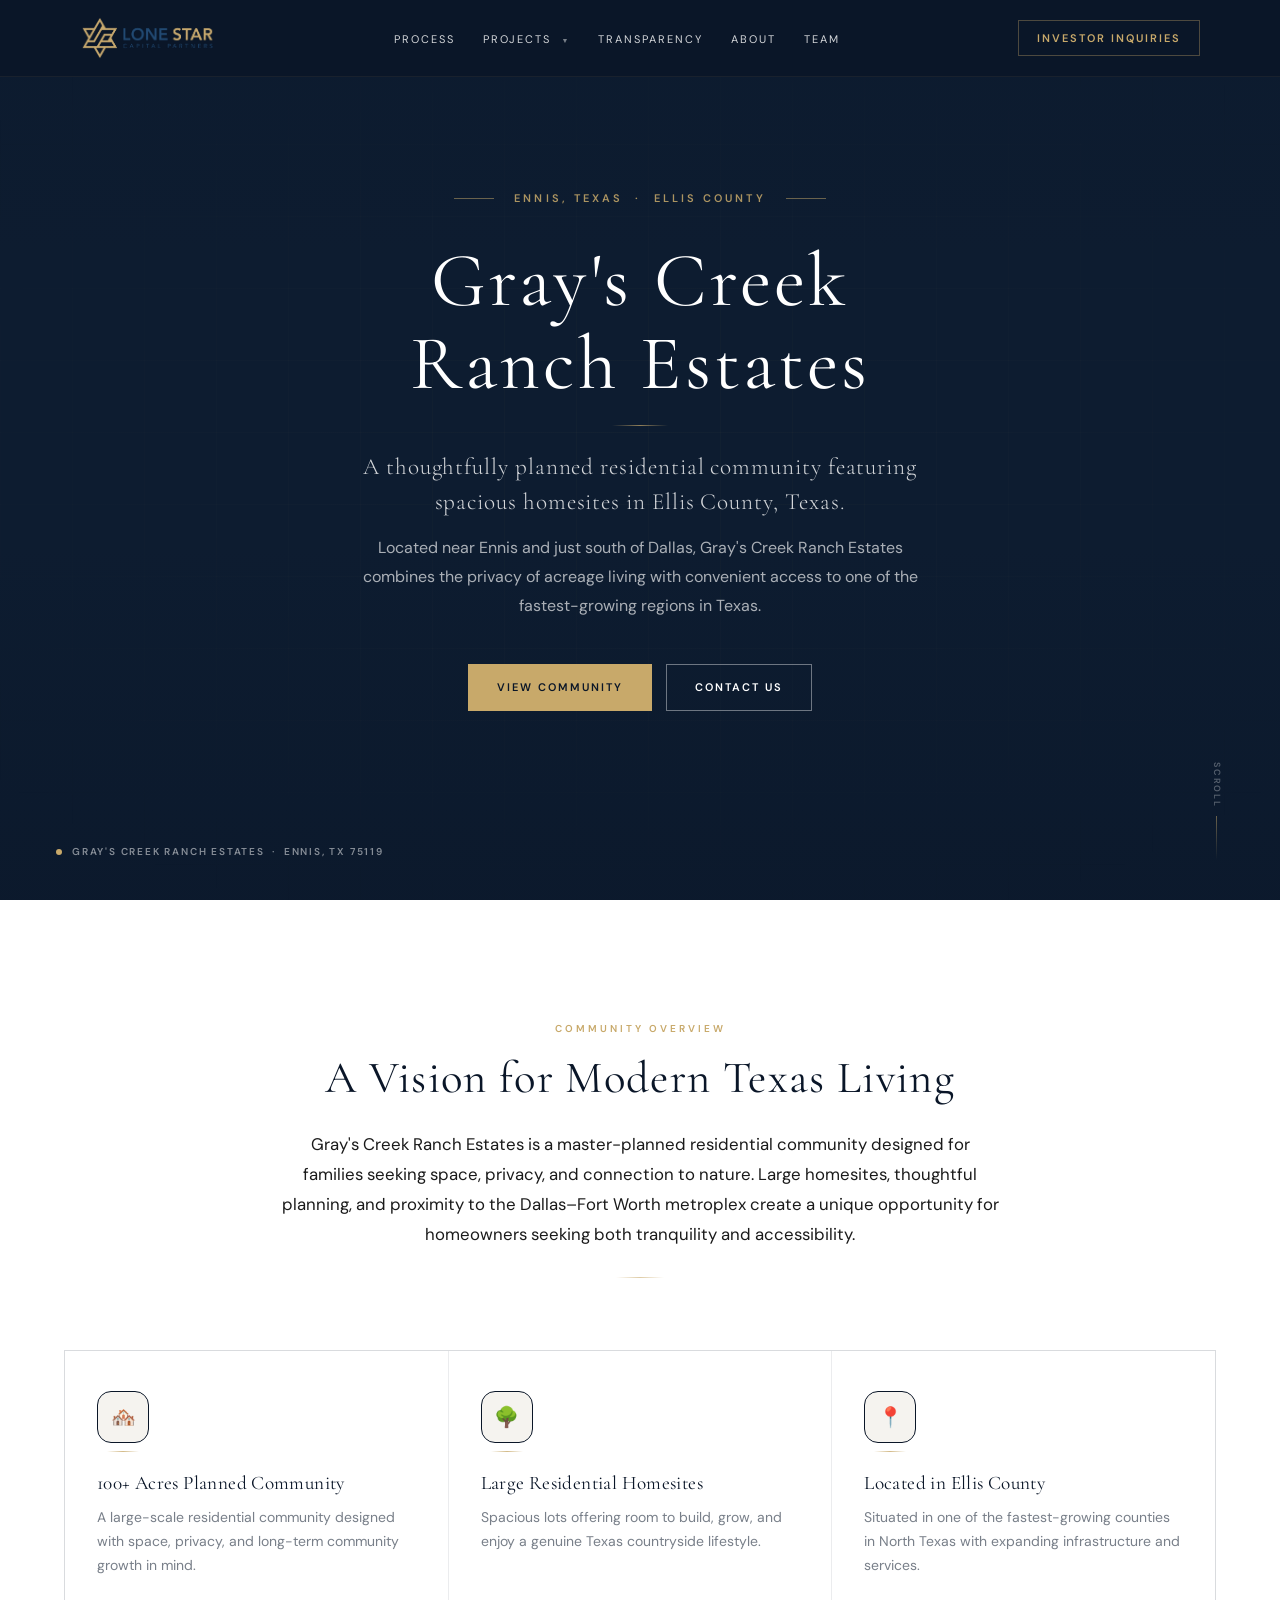
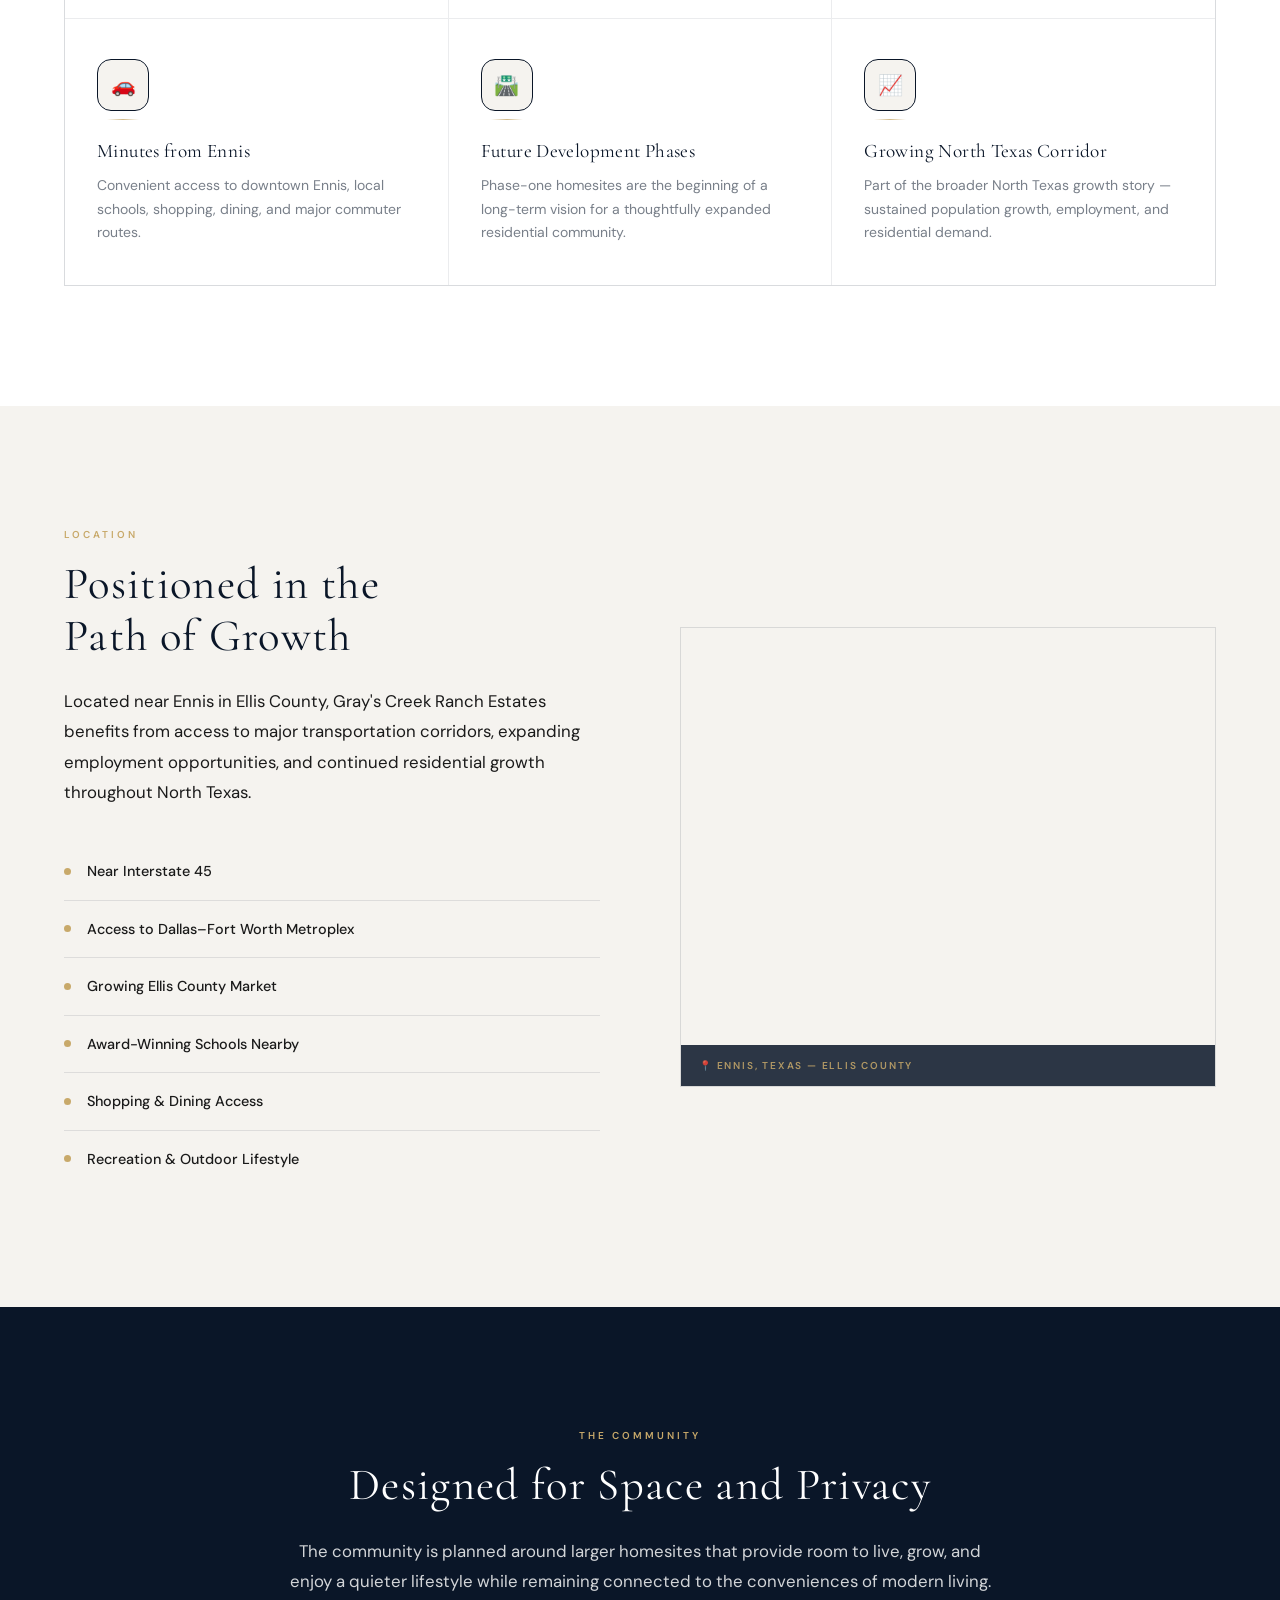
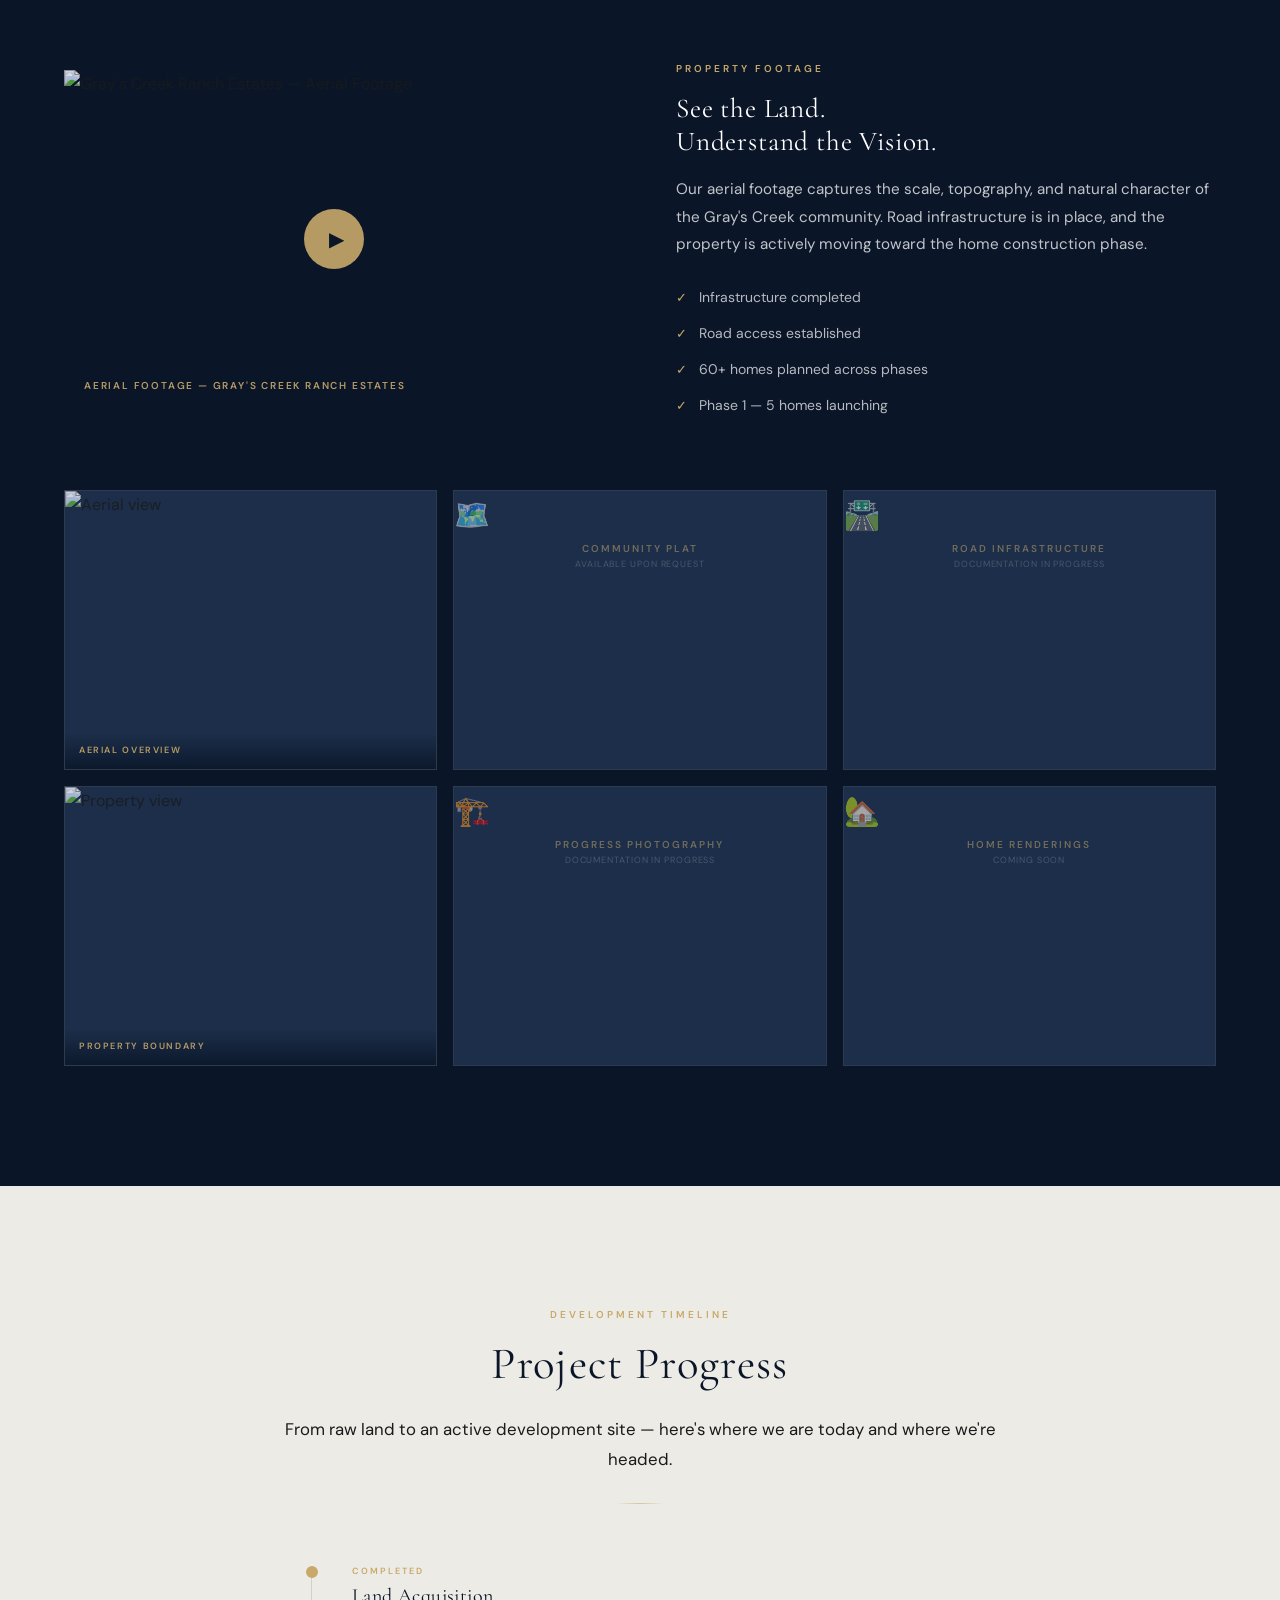
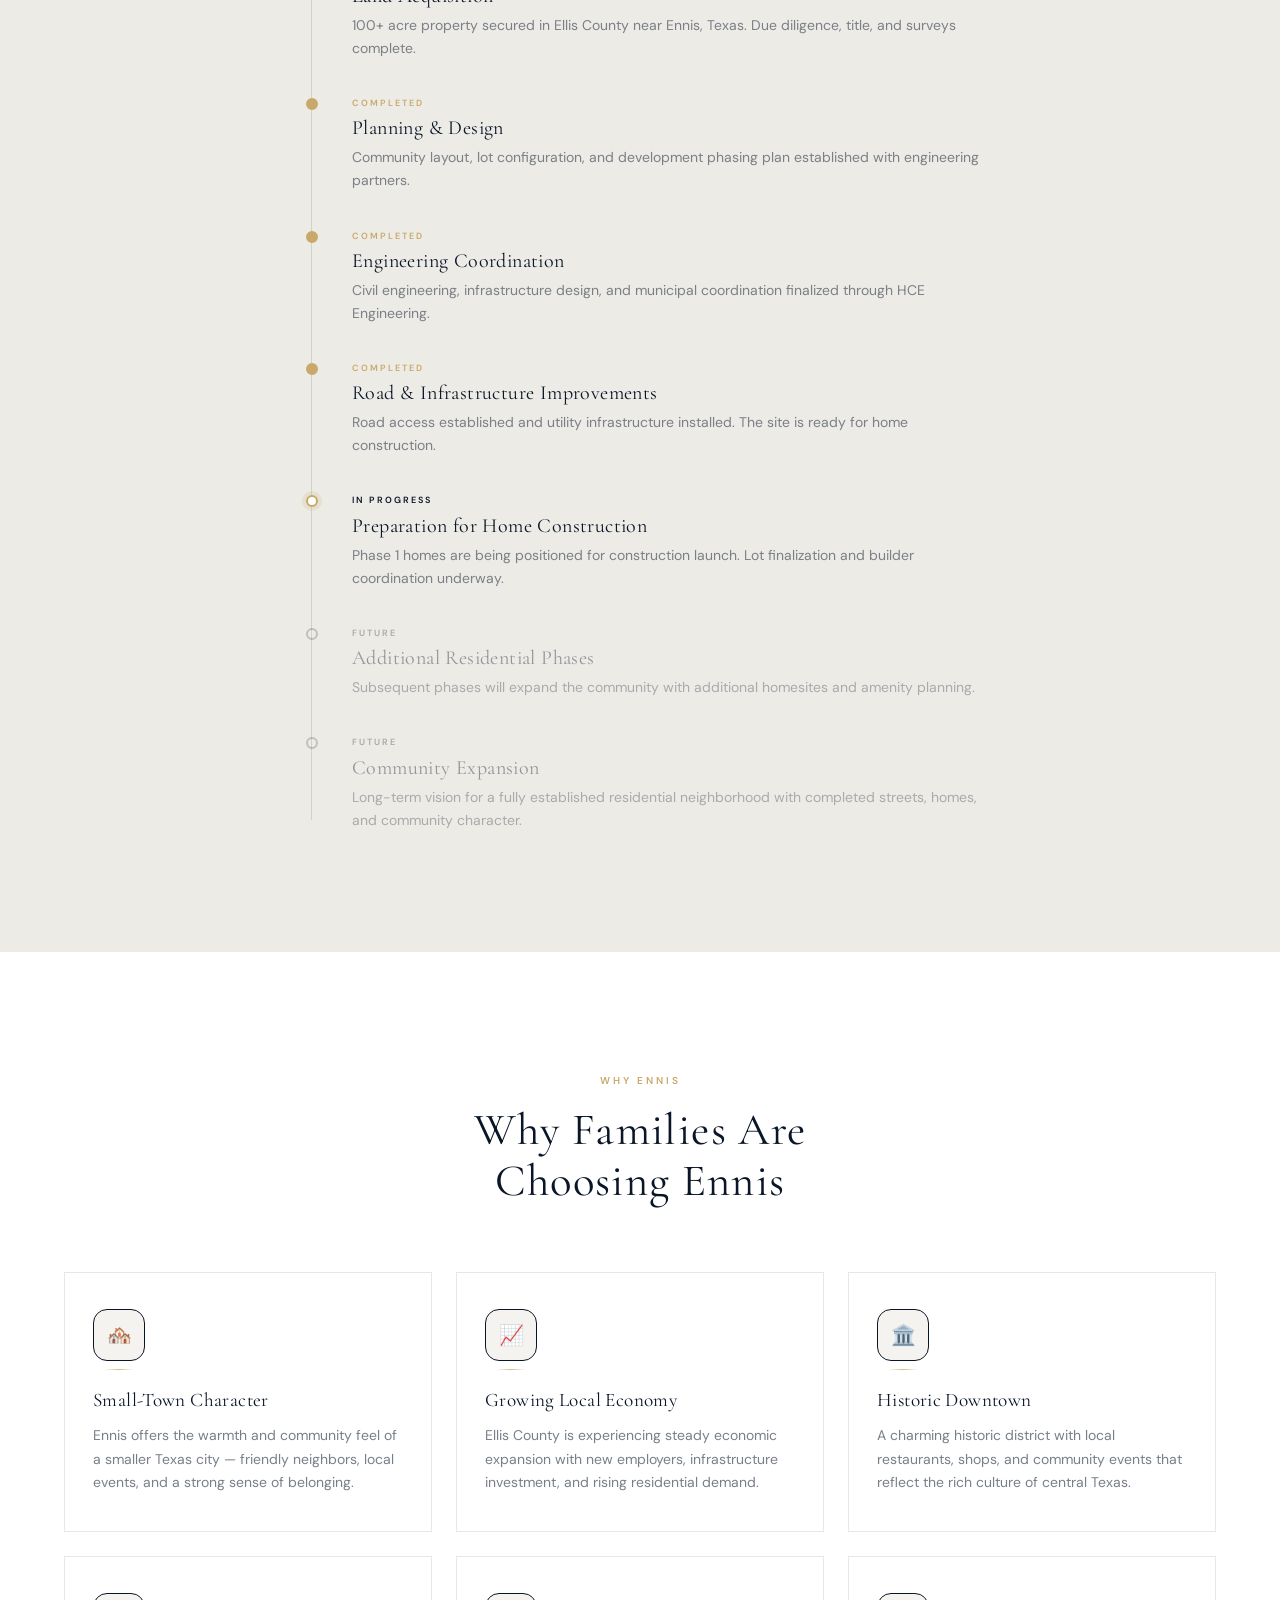
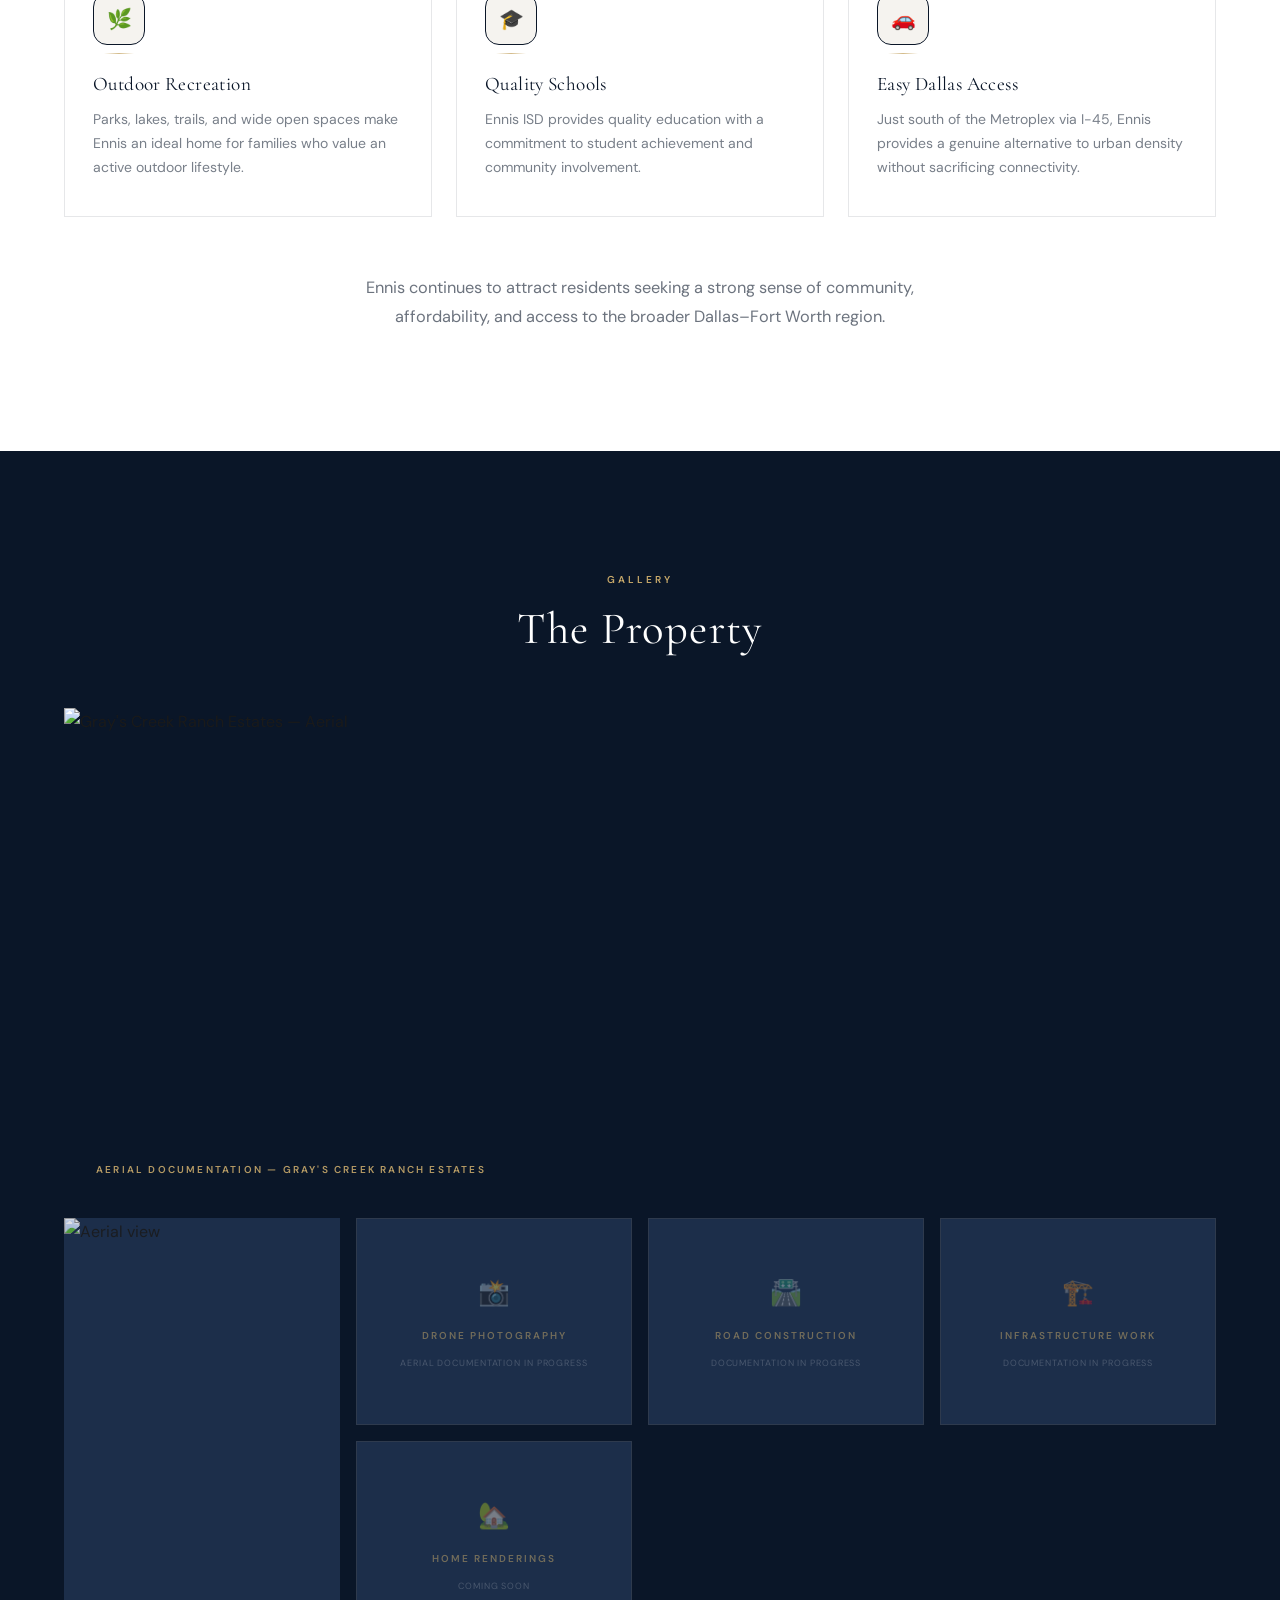
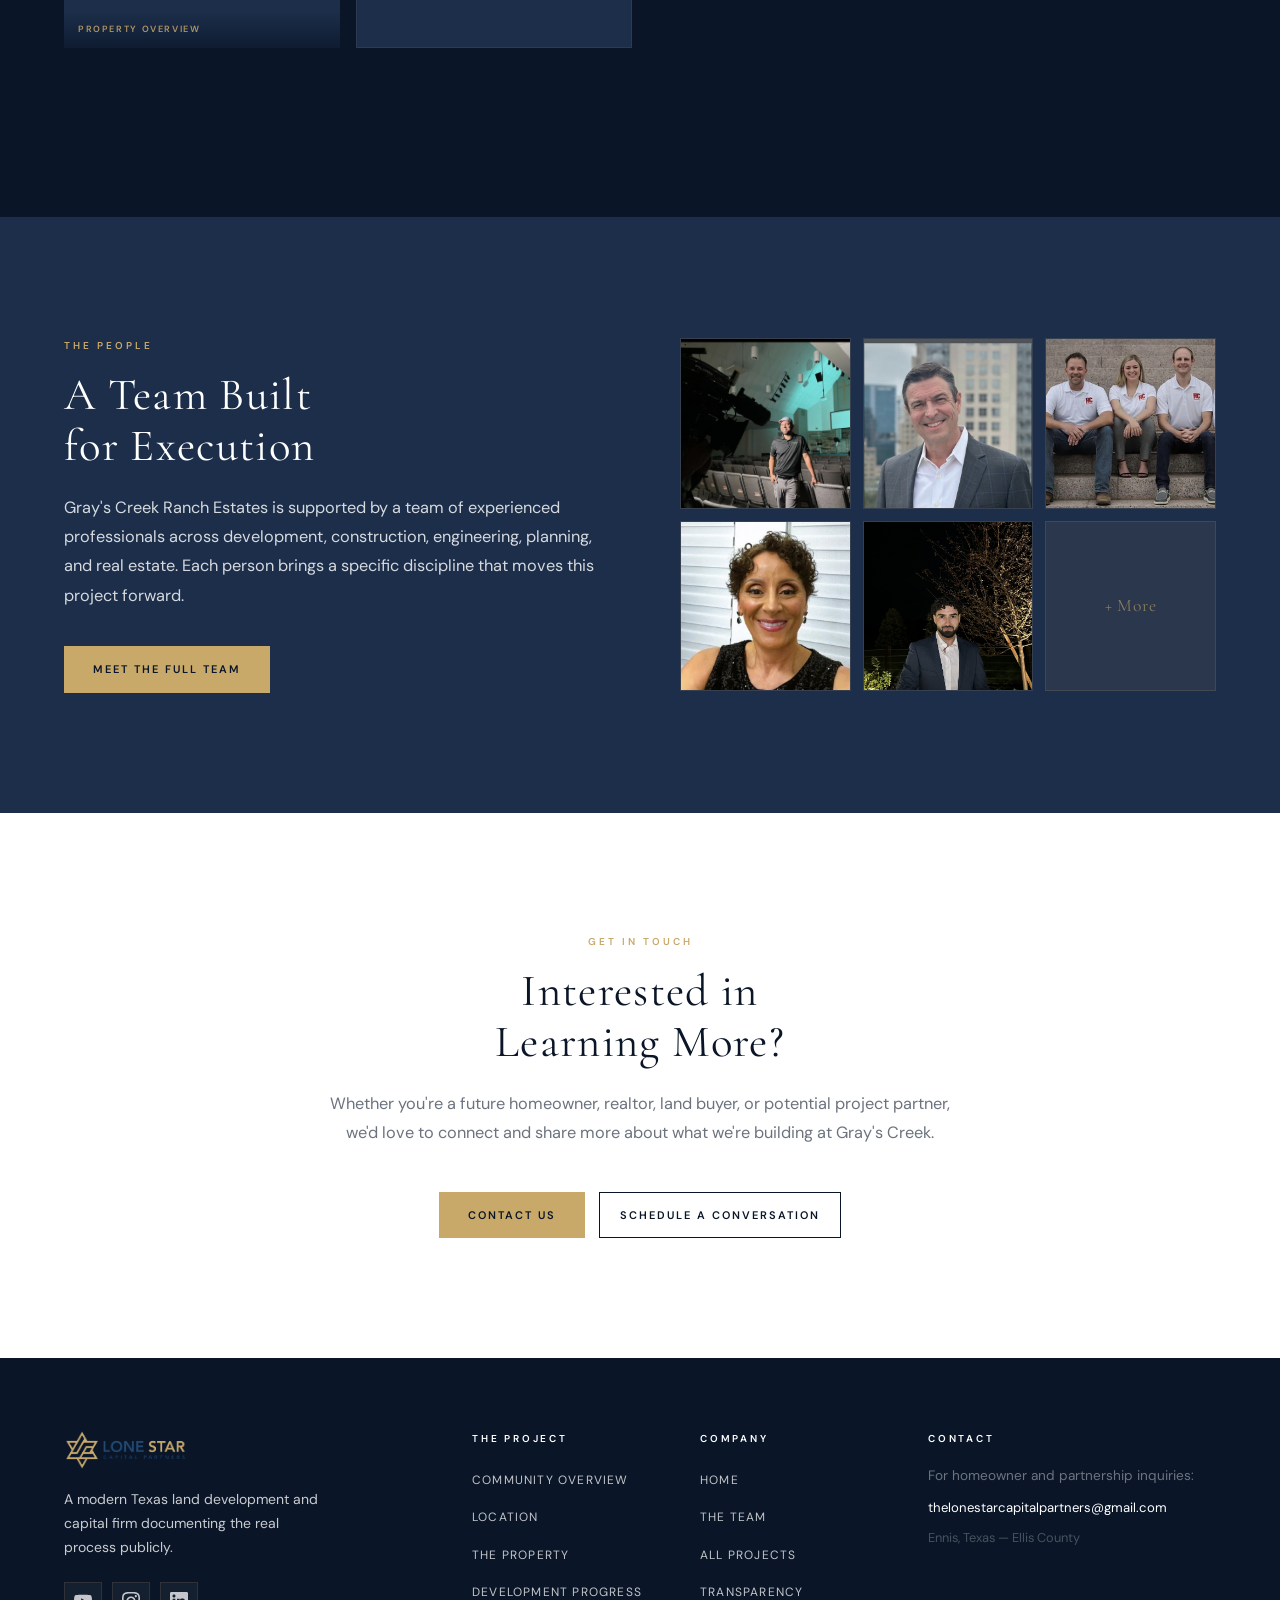
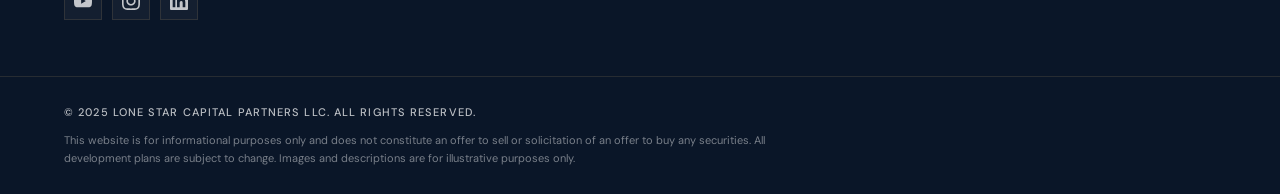
==== grays-creek-ennis.html @ fe5dc59a "Add Gray's Creek Ovilla project page, rename Ennis page - grays-creek-ennis.html: renamed from grays" ====
<!DOCTYPE html>
<html lang="en">
<head>
  <meta charset="UTF-8">
  <meta name="viewport" content="width=device-width, initial-scale=1.0">
  <title>Gray's Creek Ranch Estates – Ennis | Lone Star Capital Partners</title>
  <link rel="preconnect" href="https://fonts.googleapis.com">
  <link rel="preconnect" href="https://fonts.gstatic.com" crossorigin>
  <link href="https://fonts.googleapis.com/css2?family=Cormorant+Garamond:wght@300;400;500;600&family=DM+Sans:wght@300;400;500;600;700&display=swap" rel="stylesheet">
  <link rel="stylesheet" href="styles.css">
  <style>

    /* ============================================================
       PAGE-WIDE OVERRIDES
       ============================================================ */
    :root { --sp-xl: 120px; --sp-lg: 88px; }

    /* ============================================================
       HERO
       ============================================================ */
    .gc-hero {
      position: relative;
      height: 100vh; min-height: 700px;
      display: flex; flex-direction: column;
      align-items: center; justify-content: center;
      overflow: hidden;
      background: #0d1c30;
    }
    .gc-hero-bg {
      position: absolute; inset: 0;
      overflow: hidden;
    }
    /* Blurred side reflection — fills the full width softly */
    .gc-hero-bg::before {
      content: '';
      position: absolute;
      inset: -40px;
      background: url('https://img.youtube.com/vi/M5dX96jWqcQ/maxresdefault.jpg') center/cover no-repeat;
      filter: blur(36px) brightness(0.62) saturate(1.2);
      transform: scale(1.08);
    }
    /* Sharp contained image centered on top */
    .gc-hero-bg::after {
      content: '';
      position: absolute; inset: 0;
      background: url('https://img.youtube.com/vi/M5dX96jWqcQ/maxresdefault.jpg') center/contain no-repeat;
    }
    .gc-hero-overlay {
      position: absolute; inset: 0;
      background: linear-gradient(
        to bottom,
        rgba(10,22,40,0.18) 0%,
        transparent 30%,
        transparent 60%,
        rgba(10,22,40,0.45) 100%
      );
    }
    .gc-hero-grid {
      position: absolute; inset: 0;
      background-image:
        linear-gradient(rgba(200,169,106,0.03) 1px, transparent 1px),
        linear-gradient(90deg, rgba(200,169,106,0.03) 1px, transparent 1px);
      background-size: 72px 72px;
      mask-image: radial-gradient(ellipse 70% 60% at 50% 50%, black, transparent);
      -webkit-mask-image: radial-gradient(ellipse 70% 60% at 50% 50%, black, transparent);
    }
    .gc-hero-content {
      position: relative; z-index: 2;
      text-align: center; padding: 0 32px;
    }
    .gc-hero-eyebrow {
      display: flex; align-items: center; gap: 20px;
      justify-content: center; margin-bottom: 32px;
    }
    .gc-ey-line { width: 40px; height: 1px; background: rgba(200,169,106,0.5); }
    .gc-ey-text {
      font-family: var(--fb); font-size: 11px; font-weight: 600;
      letter-spacing: 0.28em; text-transform: uppercase;
      color: rgba(200,169,106,0.85);
    }
    .gc-hero h1 {
      font-family: var(--fh);
      font-size: clamp(2.8rem, 6vw, 5.5rem);
      font-weight: 400; letter-spacing: 0.04em; line-height: 1.08;
      color: #FFFFFF; margin-bottom: 20px;
    }
    .gc-hero-rule {
      width: 56px; height: 1px; margin: 0 auto 24px;
      background: linear-gradient(to right, transparent, rgba(200,169,106,0.7), transparent);
    }
    .gc-hero-subtitle {
      font-family: var(--fh);
      font-size: clamp(1.1rem, 2vw, 1.45rem);
      font-weight: 300; letter-spacing: 0.04em;
      color: rgba(255,255,255,0.82);
      max-width: 600px; margin: 0 auto 14px; line-height: 1.5;
    }
    .gc-hero-text {
      font-family: var(--fb);
      font-size: 1rem; color: rgba(255,255,255,0.65);
      max-width: 560px; margin: 0 auto 44px; line-height: 1.8;
    }
    .gc-hero-ctas { display: flex; gap: 14px; justify-content: center; flex-wrap: wrap; }

    /* Bottom bar */
    .gc-hero-foot {
      position: absolute; bottom: 0; left: 0; right: 0; z-index: 2;
      padding: 0 56px 40px;
      display: flex; justify-content: space-between; align-items: flex-end;
    }
    .gc-location-tag {
      display: flex; align-items: center; gap: 10px;
      font-family: var(--fb); font-size: 10px; font-weight: 600;
      letter-spacing: 0.18em; text-transform: uppercase;
      color: rgba(255,255,255,0.5);
    }
    .gc-location-dot { width: 6px; height: 6px; border-radius: 50%; background: #C8A96A; }
    .gc-scroll-cue {
      display: flex; flex-direction: column; align-items: center; gap: 8px;
    }
    .gc-scroll-label {
      font-family: var(--fb); font-size: 9px; font-weight: 600;
      letter-spacing: 0.2em; text-transform: uppercase;
      color: rgba(255,255,255,0.3); writing-mode: vertical-rl;
    }
    .gc-scroll-line {
      width: 1px; height: 44px;
      background: linear-gradient(to bottom, rgba(200,169,106,0.5), transparent);
      animation: scanDown 2.4s ease infinite;
    }

    /* ============================================================
       SECTION WRAPPERS
       ============================================================ */
    .gc-section        { padding: var(--sp-xl) 0; background: #FFFFFF; }
    .gc-section-warm   { padding: var(--sp-xl) 0; background: #F5F3EF; }
    .gc-section-alt    { padding: var(--sp-xl) 0; background: #EDEBE6; }
    .gc-section-dark   { padding: var(--sp-xl) 0; background: #0A1628; }
    .gc-section-navy2  { padding: var(--sp-xl) 0; background: #1C2E4A; }

    .gc-center { text-align: center; }
    .gc-max-prose { max-width: 720px; margin: 0 auto; }
    .gc-max-text  { max-width: 580px; margin: 0 auto; }

    .gc-section-label {
      display: block; font-family: var(--fb); font-size: 10px; font-weight: 600;
      letter-spacing: 0.3em; text-transform: uppercase;
      color: #C8A96A; margin-bottom: 16px;
    }
    .gc-h2 {
      font-family: var(--fh);
      font-size: clamp(2rem, 3.5vw, 3rem);
      font-weight: 400; letter-spacing: 0.03em; line-height: 1.15;
      color: #0A1628; margin-bottom: 24px;
    }
    .gc-h2-white { color: #FFFFFF; }
    .gc-lead {
      font-family: var(--fb); font-size: 1.05rem;
      color: #1A1A1A; line-height: 1.8;
    }
    .gc-lead-white { color: rgba(255,255,255,0.82); }
    .gc-rule-center {
      width: 48px; height: 1px; margin: 28px auto 0;
      background: linear-gradient(to right, transparent, rgba(200,169,106,0.6), transparent);
    }
    .gc-rule-left {
      width: 40px; height: 1px; margin: 24px 0 0;
      background: linear-gradient(to right, #C8A96A, transparent);
    }

    /* ============================================================
       SECTION 2 — COMMUNITY OVERVIEW CARDS
       ============================================================ */
    .gc-feature-grid {
      display: grid;
      grid-template-columns: repeat(3, 1fr);
      gap: 1px;
      background: rgba(10,22,40,0.08);
      border: 1px solid rgba(10,22,40,0.08);
      overflow: hidden;
      margin-top: 72px;
    }
    .gc-feature-card {
      background: #FFFFFF; padding: 40px 32px;
      display: flex; flex-direction: column;
      transition: background 0.3s ease;
    }
    .gc-feature-card:hover { background: #F5F3EF; }
    .gc-feature-icon {
      width: 52px; height: 52px;
      background: #F5F3EF; border: 1.5px solid #0A1628;
      border-radius: 14px;
      display: flex; align-items: center; justify-content: center;
      font-size: 1.25rem; margin-bottom: 28px;
      position: relative; flex-shrink: 0;
    }
    .gc-feature-icon::after {
      content: '';
      position: absolute; bottom: -10px; left: 50%;
      transform: translateX(-50%);
      width: 32px; height: 1px;
      background: linear-gradient(to right, transparent, rgba(200,169,106,0.8), transparent);
    }
    .gc-feature-card h3 {
      font-family: var(--fh); font-size: 1.2rem; font-weight: 400;
      color: #0A1628; letter-spacing: 0.02em; line-height: 1.3;
      margin-bottom: 10px;
    }
    .gc-feature-card p {
      font-family: var(--fb); font-size: 0.875rem;
      color: rgba(10,22,40,0.55); line-height: 1.7;
    }

    /* ============================================================
       SECTION 3 — LOCATION
       ============================================================ */
    .gc-location-inner {
      display: grid; grid-template-columns: 1fr 1fr;
      gap: 80px; align-items: center;
    }
    .gc-highlights { display: flex; flex-direction: column; gap: 0; margin-top: 36px; }
    .gc-highlight-item {
      display: flex; align-items: center; gap: 16px;
      padding: 16px 0;
      border-bottom: 0.5px solid rgba(10,22,40,0.1);
    }
    .gc-highlight-item:last-child { border-bottom: none; }
    .gc-highlight-dot {
      width: 7px; height: 7px; border-radius: 50%;
      background: #C8A96A; flex-shrink: 0;
    }
    .gc-highlight-text {
      font-family: var(--fb); font-size: 0.9rem;
      color: #1A1A1A; font-weight: 500;
    }
    .gc-map-wrap {
      position: relative; border: 0.5px solid rgba(10,22,40,0.12);
      overflow: hidden; height: 460px;
    }
    .gc-map-wrap iframe {
      width: 100%; height: 100%; border: none; display: block;
      filter: grayscale(15%) contrast(1.05);
    }
    .gc-map-label {
      position: absolute; bottom: 0; left: 0; right: 0;
      padding: 12px 18px;
      background: rgba(10,22,40,0.85);
      font-family: var(--fb); font-size: 10px; font-weight: 600;
      letter-spacing: 0.18em; text-transform: uppercase;
      color: rgba(200,169,106,0.85);
    }

    /* ============================================================
       SECTION 4 — THE COMMUNITY (MEDIA)
       ============================================================ */
    .gc-media-intro {
      display: grid; grid-template-columns: 1fr 1fr;
      gap: 72px; align-items: center; margin-bottom: 72px;
    }
    .gc-video-feature {
      position: relative; aspect-ratio: 16/10; overflow: hidden;
      cursor: pointer; background: #0A1628;
    }
    .gc-video-feature img {
      width: 100%; height: 100%; object-fit: cover; display: block;
      transition: transform 0.6s ease; opacity: 0.85;
    }
    .gc-video-feature:hover img { transform: scale(1.04); opacity: 0.95; }
    .gc-video-play {
      position: absolute; top: 50%; left: 50%;
      transform: translate(-50%, -50%);
      width: 60px; height: 60px;
      background: rgba(200,169,106,0.9); border-radius: 50%;
      display: flex; align-items: center; justify-content: center;
      color: #0A1628; font-size: 20px; padding-left: 4px;
      transition: transform 0.25s ease, background 0.25s ease;
    }
    .gc-video-feature:hover .gc-video-play {
      transform: translate(-50%, -50%) scale(1.12);
      background: #C8A96A;
    }
    .gc-video-caption {
      position: absolute; bottom: 0; left: 0; right: 0;
      padding: 14px 20px;
      background: linear-gradient(to top, rgba(10,22,40,0.88), transparent);
      font-family: var(--fb); font-size: 10px; font-weight: 600;
      letter-spacing: 0.18em; text-transform: uppercase;
      color: rgba(200,169,106,0.9);
    }

    /* Media tile grid */
    .gc-media-grid {
      display: grid;
      grid-template-columns: repeat(3, 1fr);
      gap: 16px;
    }
    .gc-media-tile {
      position: relative; aspect-ratio: 4/3;
      overflow: hidden; background: #1C2E4A;
      border: 0.5px solid rgba(200,169,106,0.1);
    }
    .gc-media-tile-inner {
      position: absolute; inset: 0;
      display: flex; flex-direction: column;
      align-items: center; justify-content: center; gap: 14px;
    }
    .gc-tile-icon {
      font-size: 1.8rem; opacity: 0.6;
    }
    .gc-tile-label {
      font-family: var(--fb); font-size: 10px; font-weight: 600;
      letter-spacing: 0.2em; text-transform: uppercase;
      color: rgba(200,169,106,0.6); text-align: center; padding: 0 16px;
    }
    .gc-tile-sublabel {
      font-family: var(--fb); font-size: 9px;
      color: rgba(255,255,255,0.25); letter-spacing: 0.12em;
      text-transform: uppercase; text-align: center;
    }
    /* Tile with real photo */
    .gc-media-tile--photo img {
      width: 100%; height: 100%;
      object-fit: cover; object-position: center;
      display: block; opacity: 0.8;
      transition: transform 0.5s ease, opacity 0.3s ease;
    }
    .gc-media-tile:hover .gc-media-tile--photo img {
      transform: scale(1.05); opacity: 1;
    }
    .gc-media-tile--photo .gc-video-caption { font-size: 9px; padding: 10px 14px; }

    /* ============================================================
       SECTION 5 — PROGRESS TIMELINE
       ============================================================ */
    .gc-timeline {
      display: flex; flex-direction: column; gap: 0;
      max-width: 680px; margin: 60px auto 0;
      position: relative;
    }
    .gc-timeline::before {
      content: '';
      position: absolute; top: 12px; bottom: 12px; left: 11px;
      width: 1px; background: rgba(10,22,40,0.12);
    }
    .gc-timeline-item {
      display: flex; gap: 28px; align-items: flex-start;
      padding: 0 0 36px;
      position: relative; z-index: 1;
    }
    .gc-timeline-item:last-child { padding-bottom: 0; }
    .gc-tl-dot-wrap {
      flex-shrink: 0; display: flex; align-items: center; justify-content: center;
      width: 24px; padding-top: 2px;
    }
    .gc-tl-dot {
      width: 12px; height: 12px; border-radius: 50%;
    }
    .gc-tl-dot--done   { background: #C8A96A; border: 2px solid #C8A96A; }
    .gc-tl-dot--now    { background: #FFFFFF; border: 2.5px solid #C8A96A;
                          box-shadow: 0 0 0 4px rgba(200,169,106,0.18); animation: pulseGold 2s ease infinite; }
    .gc-tl-dot--future { background: transparent; border: 2px solid rgba(10,22,40,0.2); }
    @keyframes pulseGold {
      0%, 100% { box-shadow: 0 0 0 4px rgba(200,169,106,0.18); }
      50%       { box-shadow: 0 0 0 8px rgba(200,169,106,0.08); }
    }
    .gc-tl-body { flex: 1; padding-top: 0; }
    .gc-tl-status {
      font-family: var(--fb); font-size: 9px; font-weight: 600;
      letter-spacing: 0.22em; text-transform: uppercase;
      margin-bottom: 5px;
    }
    .gc-tl-status--done   { color: #C8A96A; }
    .gc-tl-status--now    { color: #0A1628; }
    .gc-tl-status--future { color: rgba(10,22,40,0.3); }
    .gc-tl-title {
      font-family: var(--fh); font-size: 1.25rem; font-weight: 400;
      color: #0A1628; letter-spacing: 0.02em; line-height: 1.2; margin-bottom: 6px;
    }
    .gc-tl-title--future { color: rgba(10,22,40,0.4); }
    .gc-tl-desc {
      font-family: var(--fb); font-size: 0.875rem;
      color: rgba(10,22,40,0.5); line-height: 1.65;
    }

    /* ============================================================
       SECTION 6 — WHY ENNIS
       ============================================================ */
    .gc-why-grid {
      display: grid; grid-template-columns: repeat(3, 1fr);
      gap: 24px; margin-top: 64px;
    }
    .gc-why-card {
      background: #FFFFFF; border: 0.5px solid rgba(10,22,40,0.1);
      padding: 36px 28px;
      transition: transform 0.3s ease, box-shadow 0.3s ease;
    }
    .gc-why-card:hover {
      transform: translateY(-4px);
      box-shadow: 0 12px 40px rgba(10,22,40,0.1);
    }
    .gc-why-icon {
      width: 52px; height: 52px;
      background: #F5F3EF; border: 1.5px solid #0A1628;
      border-radius: 14px;
      display: flex; align-items: center; justify-content: center;
      font-size: 1.25rem; margin-bottom: 28px;
      position: relative;
    }
    .gc-why-icon::after {
      content: '';
      position: absolute; bottom: -10px; left: 50%;
      transform: translateX(-50%);
      width: 30px; height: 1px;
      background: linear-gradient(to right, transparent, rgba(200,169,106,0.8), transparent);
    }
    .gc-why-card h3 {
      font-family: var(--fh); font-size: 1.2rem; font-weight: 400;
      color: #0A1628; margin-bottom: 12px; line-height: 1.2; letter-spacing: 0.02em;
    }
    .gc-why-card p {
      font-family: var(--fb); font-size: 0.875rem;
      color: rgba(10,22,40,0.55); line-height: 1.7;
    }
    .gc-why-outro {
      max-width: 600px; margin: 56px auto 0;
      text-align: center;
      font-family: var(--fb); font-size: 1.02rem;
      color: rgba(10,22,40,0.6); line-height: 1.8;
    }

    /* ============================================================
       SECTION 7 — GALLERY
       ============================================================ */
    .gc-gallery-hero {
      width: 100%; aspect-ratio: 21/9; overflow: hidden;
      position: relative; margin-bottom: 16px;
    }
    .gc-gallery-hero img {
      width: 100%; height: 100%; object-fit: cover;
      display: block; object-position: center 40%;
    }
    .gc-gallery-hero-overlay {
      position: absolute; inset: 0;
      background: linear-gradient(to top, rgba(10,22,40,0.5), transparent 50%);
    }
    .gc-gallery-hero-label {
      position: absolute; bottom: 24px; left: 32px;
      font-family: var(--fb); font-size: 10px; font-weight: 600;
      letter-spacing: 0.22em; text-transform: uppercase;
      color: rgba(200,169,106,0.9);
    }
    .gc-gallery-grid {
      display: grid;
      grid-template-columns: repeat(4, 1fr);
      grid-template-rows: auto auto;
      gap: 16px;
    }
    .gc-gallery-tile {
      position: relative; overflow: hidden;
      background: #1C2E4A;
    }
    .gc-gallery-tile--tall { grid-row: span 2; aspect-ratio: unset; }
    .gc-gallery-tile:not(.gc-gallery-tile--tall) { aspect-ratio: 4/3; }
    .gc-gallery-tile--tall { min-height: 100%; }
    .gc-gallery-tile img {
      width: 100%; height: 100%; object-fit: cover; display: block;
      opacity: 0.85; transition: transform 0.6s ease, opacity 0.3s ease;
    }
    .gc-gallery-tile:hover img { transform: scale(1.05); opacity: 1; }
    .gc-gallery-tile-label {
      position: absolute; bottom: 0; left: 0; right: 0;
      padding: 10px 14px;
      background: linear-gradient(to top, rgba(10,22,40,0.75), transparent);
      font-family: var(--fb); font-size: 9px; font-weight: 600;
      letter-spacing: 0.18em; text-transform: uppercase;
      color: rgba(200,169,106,0.85);
    }
    /* Placeholder tiles */
    .gc-gallery-tile--placeholder {
      display: flex; flex-direction: column;
      align-items: center; justify-content: center;
      gap: 12px; padding: 24px;
      background: #1C2E4A;
      border: 0.5px solid rgba(200,169,106,0.1);
    }
    .gc-gallery-tile--placeholder .gc-tile-icon { opacity: 0.4; }
    .gc-gallery-ph-label {
      font-family: var(--fb); font-size: 10px; font-weight: 600;
      letter-spacing: 0.2em; text-transform: uppercase;
      color: rgba(200,169,106,0.5); text-align: center;
    }
    .gc-gallery-ph-sub {
      font-family: var(--fb); font-size: 9px;
      color: rgba(255,255,255,0.2); letter-spacing: 0.1em;
      text-transform: uppercase; text-align: center;
    }
    .gc-gallery-note {
      margin-top: 32px; text-align: center;
      font-family: var(--fb); font-size: 10px; font-weight: 600;
      letter-spacing: 0.18em; text-transform: uppercase;
      color: rgba(200,169,106,0.55);
    }

    /* ============================================================
       SECTION 8 — MEET THE TEAM
       ============================================================ */
    .gc-team-inner {
      display: grid; grid-template-columns: 1fr 1fr;
      gap: 80px; align-items: center;
    }
    .gc-team-text h2 { color: #FFFFFF; margin-bottom: 20px; }
    .gc-team-text p {
      font-family: var(--fb); font-size: 1.02rem;
      color: rgba(255,255,255,0.82); line-height: 1.8; margin-bottom: 36px;
    }
    .gc-team-faces {
      display: grid; grid-template-columns: repeat(3, 1fr); gap: 12px;
    }
    .gc-face {
      aspect-ratio: 1/1; overflow: hidden;
      background: #1C2E4A; border: 0.5px solid rgba(200,169,106,0.15);
    }
    .gc-face img {
      width: 100%; height: 100%; object-fit: cover;
      object-position: center top; display: block;
      filter: grayscale(20%); transition: filter 0.3s ease;
    }
    .gc-face:hover img { filter: grayscale(0); }

    /* ============================================================
       SECTION 9 — CONTACT
       ============================================================ */
    .gc-contact-inner {
      max-width: 640px; margin: 0 auto; text-align: center;
    }
    .gc-contact-inner h2 { margin-bottom: 20px; }
    .gc-contact-inner p {
      font-family: var(--fb); font-size: 1.02rem;
      color: rgba(10,22,40,0.6); line-height: 1.8; margin-bottom: 44px;
    }
    .gc-contact-ctas { display: flex; gap: 14px; justify-content: center; flex-wrap: wrap; }

    /* ============================================================
       VIDEO MODAL (reused from main site)
       ============================================================ */
    .video-modal {
      position: fixed; inset: 0; z-index: 9999;
      display: flex; align-items: center; justify-content: center;
      opacity: 0; pointer-events: none; transition: opacity 0.25s ease;
    }
    .video-modal.active { opacity: 1; pointer-events: all; }
    .video-modal-overlay {
      position: absolute; inset: 0; background: rgba(10,22,40,0.94);
    }
    .gc-video-modal-inner {
      position: relative; z-index: 1;
      width: min(90vw, calc(80vh * 16 / 9));
      max-width: 900px; background: #000;
      aspect-ratio: 16/9;
    }
    .gc-video-modal-inner iframe {
      width: 100%; height: 100%; display: block; border: none;
    }
    .video-modal-close {
      position: absolute; top: -42px; right: 0;
      background: none; border: none;
      color: #FFFFFF; font-size: 22px;
      cursor: pointer; font-family: var(--fb);
      line-height: 1; padding: 4px 8px; transition: color 0.2s;
    }
    .video-modal-close:hover { color: #C8A96A; }

    /* ============================================================
       RESPONSIVE
       ============================================================ */
    @media (max-width: 1024px) {
      .gc-feature-grid { grid-template-columns: repeat(2, 1fr); }
      .gc-location-inner { grid-template-columns: 1fr; gap: 52px; }
      .gc-map-wrap { height: 380px; }
      .gc-media-intro { grid-template-columns: 1fr; gap: 40px; }
      .gc-media-grid { grid-template-columns: repeat(2, 1fr); }
      .gc-why-grid { grid-template-columns: repeat(2, 1fr); }
      .gc-gallery-grid { grid-template-columns: repeat(2, 1fr); }
      .gc-gallery-tile--tall { grid-row: auto; }
      .gc-team-inner { grid-template-columns: 1fr; gap: 52px; }
    }

    @media (max-width: 768px) {
      :root { --sp-xl: 72px; }
      .gc-hero h1 { font-size: 2.6rem; }
      .gc-feature-grid { grid-template-columns: 1fr; }
      .gc-why-grid { grid-template-columns: 1fr; }
      .gc-gallery-grid { grid-template-columns: 1fr 1fr; }
      .gc-hero-foot { padding: 0 24px 28px; }
      .gc-hero-ctas { flex-direction: column; align-items: center; }
      .gc-hero-ctas .btn { width: 100%; max-width: 300px; justify-content: center; }
      .gc-team-faces { grid-template-columns: repeat(3, 1fr); }
      .gc-media-grid { grid-template-columns: 1fr; }
    }

    @media (max-width: 480px) {
      .gc-gallery-grid { grid-template-columns: 1fr; }
    }
  </style>
</head>
<body>

  <!-- NAVIGATION -->
  <nav class="navbar" id="navbar">
    <div class="nav-container">
      <a href="index.html" class="nav-logo">
        <img src="logo.png" alt="Lone Star Capital Partners" class="nav-logo-img">
      </a>
      <ul class="nav-links" id="navLinks">
        <li><a href="index.html#process">Process</a></li>
        <li class="has-dropdown">
          <a href="index.html#projects">Projects <span class="dd-chevron">▼</span></a>
          <div class="nav-dropdown">
            <div class="nav-dd-header">
              <span>Active Portfolio</span>
              <a href="index.html#projects">View All →</a>
            </div>
            <a href="grays-creek-ovilla.html" class="nav-dd-item">
              <span class="nav-dd-dot nav-dd-dot--active"></span>
              <span class="nav-dd-info">
                <span class="nav-dd-name">Gray's Creek – Ovilla</span>
                <span class="nav-dd-loc">Ovilla, Texas &nbsp;·&nbsp; 27 One-Acre Lots</span>
              </span>
              <span class="nav-dd-arrow">↗</span>
            </a>
            <a href="index.html#projects" class="nav-dd-item">
              <span class="nav-dd-dot nav-dd-dot--active"></span>
              <span class="nav-dd-info">
                <span class="nav-dd-name">Mansfield Community</span>
                <span class="nav-dd-loc">Mansfield, Texas &nbsp;·&nbsp; 12 Luxury Homes</span>
              </span>
            </a>
            <a href="index.html#projects" class="nav-dd-item">
              <span class="nav-dd-dot nav-dd-dot--active"></span>
              <span class="nav-dd-info">
                <span class="nav-dd-name">Lancaster Homes</span>
                <span class="nav-dd-loc">Lancaster, Texas &nbsp;·&nbsp; 20 Homes</span>
              </span>
            </a>
            <div class="nav-dd-sep"></div>
            <a href="grays-creek-ennis.html" class="nav-dd-item">
              <span class="nav-dd-dot nav-dd-dot--active"></span>
              <span class="nav-dd-info">
                <span class="nav-dd-name">Gray's Creek – Ennis</span>
                <span class="nav-dd-loc">Ennis, Texas &nbsp;·&nbsp; 60+ Homes Planned</span>
              </span>
              <span class="nav-dd-arrow">↗</span>
            </a>
          </div>
        </li>
        <li><a href="index.html#transparency">Transparency</a></li>
        <li><a href="index.html#about">About</a></li>
        <li><a href="team.html">Team</a></li>
        <li><a href="index.html#invest" class="nav-inquiry-mobile">Investor Inquiries</a></li>
      </ul>
      <a href="index.html#invest" class="nav-inquiry">Investor Inquiries</a>
      <button class="hamburger" id="hamburger" aria-label="Open menu">
        <span></span><span></span><span></span>
      </button>
    </div>
  </nav>

  <!-- ══════════════════════════════════════
       SECTION 1 — HERO
  ══════════════════════════════════════ -->
  <section class="gc-hero" id="home">
    <div class="gc-hero-bg"></div>
    <div class="gc-hero-overlay"></div>
    <div class="gc-hero-grid"></div>

    <div class="gc-hero-content" data-animate>
      <div class="gc-hero-eyebrow">
        <span class="gc-ey-line"></span>
        <span class="gc-ey-text">Ennis, Texas &nbsp;·&nbsp; Ellis County</span>
        <span class="gc-ey-line"></span>
      </div>
      <h1>Gray's Creek<br>Ranch Estates</h1>
      <div class="gc-hero-rule"></div>
      <p class="gc-hero-subtitle">A thoughtfully planned residential community featuring spacious homesites in Ellis County, Texas.</p>
      <p class="gc-hero-text">Located near Ennis and just south of Dallas, Gray's Creek Ranch Estates combines the privacy of acreage living with convenient access to one of the fastest-growing regions in Texas.</p>
      <div class="gc-hero-ctas">
        <a href="#community" class="btn btn-gold">View Community</a>
        <a href="#contact" class="btn btn-ghost">Contact Us</a>
      </div>
    </div>

    <div class="gc-hero-foot">
      <div class="gc-location-tag">
        <span class="gc-location-dot"></span>
        Gray's Creek Ranch Estates &nbsp;·&nbsp; Ennis, TX 75119
      </div>
      <div class="gc-scroll-cue">
        <span class="gc-scroll-label">Scroll</span>
        <div class="gc-scroll-line"></div>
      </div>
    </div>
  </section>

  <!-- ══════════════════════════════════════
       SECTION 2 — COMMUNITY OVERVIEW
  ══════════════════════════════════════ -->
  <section class="gc-section" id="community">
    <div class="container">
      <div class="gc-center gc-max-prose" data-animate>
        <span class="gc-section-label">Community Overview</span>
        <h2 class="gc-h2">A Vision for Modern Texas Living</h2>
        <p class="gc-lead">Gray's Creek Ranch Estates is a master-planned residential community designed for families seeking space, privacy, and connection to nature. Large homesites, thoughtful planning, and proximity to the Dallas–Fort Worth metroplex create a unique opportunity for homeowners seeking both tranquility and accessibility.</p>
        <div class="gc-rule-center"></div>
      </div>

      <div class="gc-feature-grid">
        <div class="gc-feature-card" data-animate>
          <div class="gc-feature-icon">🏘️</div>
          <h3>100+ Acres Planned Community</h3>
          <p>A large-scale residential community designed with space, privacy, and long-term community growth in mind.</p>
        </div>
        <div class="gc-feature-card" data-animate>
          <div class="gc-feature-icon">🌳</div>
          <h3>Large Residential Homesites</h3>
          <p>Spacious lots offering room to build, grow, and enjoy a genuine Texas countryside lifestyle.</p>
        </div>
        <div class="gc-feature-card" data-animate>
          <div class="gc-feature-icon">📍</div>
          <h3>Located in Ellis County</h3>
          <p>Situated in one of the fastest-growing counties in North Texas with expanding infrastructure and services.</p>
        </div>
        <div class="gc-feature-card" data-animate>
          <div class="gc-feature-icon">🚗</div>
          <h3>Minutes from Ennis</h3>
          <p>Convenient access to downtown Ennis, local schools, shopping, dining, and major commuter routes.</p>
        </div>
        <div class="gc-feature-card" data-animate>
          <div class="gc-feature-icon">🛣️</div>
          <h3>Future Development Phases</h3>
          <p>Phase-one homesites are the beginning of a long-term vision for a thoughtfully expanded residential community.</p>
        </div>
        <div class="gc-feature-card" data-animate>
          <div class="gc-feature-icon">📈</div>
          <h3>Growing North Texas Corridor</h3>
          <p>Part of the broader North Texas growth story — sustained population growth, employment, and residential demand.</p>
        </div>
      </div>
    </div>
  </section>

  <!-- ══════════════════════════════════════
       SECTION 3 — LOCATION
  ══════════════════════════════════════ -->
  <section class="gc-section-warm" id="location">
    <div class="container">
      <div class="gc-location-inner">
        <div data-animate>
          <span class="gc-section-label">Location</span>
          <h2 class="gc-h2">Positioned in the<br>Path of Growth</h2>
          <p class="gc-lead">Located near Ennis in Ellis County, Gray's Creek Ranch Estates benefits from access to major transportation corridors, expanding employment opportunities, and continued residential growth throughout North Texas.</p>
          <div class="gc-highlights">
            <div class="gc-highlight-item">
              <span class="gc-highlight-dot"></span>
              <span class="gc-highlight-text">Near Interstate 45</span>
            </div>
            <div class="gc-highlight-item">
              <span class="gc-highlight-dot"></span>
              <span class="gc-highlight-text">Access to Dallas–Fort Worth Metroplex</span>
            </div>
            <div class="gc-highlight-item">
              <span class="gc-highlight-dot"></span>
              <span class="gc-highlight-text">Growing Ellis County Market</span>
            </div>
            <div class="gc-highlight-item">
              <span class="gc-highlight-dot"></span>
              <span class="gc-highlight-text">Award-Winning Schools Nearby</span>
            </div>
            <div class="gc-highlight-item">
              <span class="gc-highlight-dot"></span>
              <span class="gc-highlight-text">Shopping &amp; Dining Access</span>
            </div>
            <div class="gc-highlight-item">
              <span class="gc-highlight-dot"></span>
              <span class="gc-highlight-text">Recreation &amp; Outdoor Lifestyle</span>
            </div>
          </div>
        </div>
        <div data-animate>
          <div class="gc-map-wrap">
            <iframe
              src="https://maps.google.com/maps?q=Ennis,+TX+75119&t=k&z=11&ie=UTF8&iwloc=&output=embed"
              allowfullscreen loading="lazy"
              referrerpolicy="no-referrer-when-downgrade">
            </iframe>
            <div class="gc-map-label">📍 Ennis, Texas — Ellis County</div>
          </div>
        </div>
      </div>
    </div>
  </section>

  <!-- ══════════════════════════════════════
       SECTION 4 — THE COMMUNITY (MEDIA)
  ══════════════════════════════════════ -->
  <section class="gc-section-dark" id="property">
    <div class="container">
      <div class="gc-center gc-max-prose" style="margin-bottom:64px;" data-animate>
        <span class="gc-section-label">The Community</span>
        <h2 class="gc-h2 gc-h2-white">Designed for Space and Privacy</h2>
        <p class="gc-lead gc-lead-white">The community is planned around larger homesites that provide room to live, grow, and enjoy a quieter lifestyle while remaining connected to the conveniences of modern living.</p>
      </div>

      <!-- Featured video + description -->
      <div class="gc-media-intro">
        <div data-animate>
          <div class="gc-video-feature video-thumb" data-yt="M5dX96jWqcQ" id="gc-play-trigger">
            <img src="https://img.youtube.com/vi/M5dX96jWqcQ/maxresdefault.jpg" alt="Gray's Creek Ranch Estates — Aerial Footage">
            <div class="gc-video-play">▶</div>
            <div class="gc-video-caption">Aerial Footage — Gray's Creek Ranch Estates</div>
          </div>
        </div>
        <div data-animate>
          <span class="gc-section-label">Property Footage</span>
          <h3 style="font-family:var(--fh);font-size:1.7rem;font-weight:400;color:#FFFFFF;line-height:1.2;margin-bottom:18px;letter-spacing:0.03em;">See the Land.<br>Understand the Vision.</h3>
          <p style="font-family:var(--fb);font-size:0.95rem;color:rgba(255,255,255,0.75);line-height:1.8;margin-bottom:28px;">Our aerial footage captures the scale, topography, and natural character of the Gray's Creek community. Road infrastructure is in place, and the property is actively moving toward the home construction phase.</p>
          <div style="display:flex;flex-direction:column;gap:12px;">
            <div style="display:flex;align-items:center;gap:12px;">
              <span style="color:#C8A96A;font-size:0.8rem;">✓</span>
              <span style="font-family:var(--fb);font-size:0.875rem;color:rgba(255,255,255,0.7);">Infrastructure completed</span>
            </div>
            <div style="display:flex;align-items:center;gap:12px;">
              <span style="color:#C8A96A;font-size:0.8rem;">✓</span>
              <span style="font-family:var(--fb);font-size:0.875rem;color:rgba(255,255,255,0.7);">Road access established</span>
            </div>
            <div style="display:flex;align-items:center;gap:12px;">
              <span style="color:#C8A96A;font-size:0.8rem;">✓</span>
              <span style="font-family:var(--fb);font-size:0.875rem;color:rgba(255,255,255,0.7);">60+ homes planned across phases</span>
            </div>
            <div style="display:flex;align-items:center;gap:12px;">
              <span style="color:#C8A96A;font-size:0.8rem;">✓</span>
              <span style="font-family:var(--fb);font-size:0.875rem;color:rgba(255,255,255,0.7);">Phase 1 — 5 homes launching</span>
            </div>
          </div>
        </div>
      </div>

      <!-- Media tiles -->
      <div class="gc-media-grid">
        <div class="gc-media-tile" data-animate>
          <img src="https://img.youtube.com/vi/M5dX96jWqcQ/maxresdefault.jpg" alt="Aerial view" style="width:100%;height:100%;object-fit:cover;object-position:center 60%;display:block;opacity:0.8;">
          <div class="gc-video-caption" style="font-size:9px;padding:10px 14px;">Aerial Overview</div>
        </div>
        <div class="gc-media-tile gc-media-tile--placeholder" data-animate>
          <div class="gc-tile-icon">🗺️</div>
          <div class="gc-gallery-ph-label">Community Plat</div>
          <div class="gc-gallery-ph-sub">Available upon request</div>
        </div>
        <div class="gc-media-tile gc-media-tile--placeholder" data-animate>
          <div class="gc-tile-icon">🛣️</div>
          <div class="gc-gallery-ph-label">Road Infrastructure</div>
          <div class="gc-gallery-ph-sub">Documentation in progress</div>
        </div>
        <div class="gc-media-tile" data-animate>
          <img src="https://img.youtube.com/vi/M5dX96jWqcQ/maxresdefault.jpg" alt="Property view" style="width:100%;height:100%;object-fit:cover;object-position:center 30%;display:block;opacity:0.8;">
          <div class="gc-video-caption" style="font-size:9px;padding:10px 14px;">Property Boundary</div>
        </div>
        <div class="gc-media-tile gc-media-tile--placeholder" data-animate>
          <div class="gc-tile-icon">🏗️</div>
          <div class="gc-gallery-ph-label">Progress Photography</div>
          <div class="gc-gallery-ph-sub">Documentation in progress</div>
        </div>
        <div class="gc-media-tile gc-media-tile--placeholder" data-animate>
          <div class="gc-tile-icon">🏡</div>
          <div class="gc-gallery-ph-label">Home Renderings</div>
          <div class="gc-gallery-ph-sub">Coming soon</div>
        </div>
      </div>
    </div>
  </section>

  <!-- ══════════════════════════════════════
       SECTION 5 — DEVELOPMENT PROGRESS
  ══════════════════════════════════════ -->
  <section class="gc-section-alt" id="progress">
    <div class="container">
      <div class="gc-center gc-max-prose" data-animate>
        <span class="gc-section-label">Development Timeline</span>
        <h2 class="gc-h2">Project Progress</h2>
        <p class="gc-lead">From raw land to an active development site — here's where we are today and where we're headed.</p>
        <div class="gc-rule-center"></div>
      </div>

      <div class="gc-timeline">
        <div class="gc-timeline-item" data-animate>
          <div class="gc-tl-dot-wrap"><div class="gc-tl-dot gc-tl-dot--done"></div></div>
          <div class="gc-tl-body">
            <div class="gc-tl-status gc-tl-status--done">Completed</div>
            <div class="gc-tl-title">Land Acquisition</div>
            <p class="gc-tl-desc">100+ acre property secured in Ellis County near Ennis, Texas. Due diligence, title, and surveys complete.</p>
          </div>
        </div>
        <div class="gc-timeline-item" data-animate>
          <div class="gc-tl-dot-wrap"><div class="gc-tl-dot gc-tl-dot--done"></div></div>
          <div class="gc-tl-body">
            <div class="gc-tl-status gc-tl-status--done">Completed</div>
            <div class="gc-tl-title">Planning &amp; Design</div>
            <p class="gc-tl-desc">Community layout, lot configuration, and development phasing plan established with engineering partners.</p>
          </div>
        </div>
        <div class="gc-timeline-item" data-animate>
          <div class="gc-tl-dot-wrap"><div class="gc-tl-dot gc-tl-dot--done"></div></div>
          <div class="gc-tl-body">
            <div class="gc-tl-status gc-tl-status--done">Completed</div>
            <div class="gc-tl-title">Engineering Coordination</div>
            <p class="gc-tl-desc">Civil engineering, infrastructure design, and municipal coordination finalized through HCE Engineering.</p>
          </div>
        </div>
        <div class="gc-timeline-item" data-animate>
          <div class="gc-tl-dot-wrap"><div class="gc-tl-dot gc-tl-dot--done"></div></div>
          <div class="gc-tl-body">
            <div class="gc-tl-status gc-tl-status--done">Completed</div>
            <div class="gc-tl-title">Road &amp; Infrastructure Improvements</div>
            <p class="gc-tl-desc">Road access established and utility infrastructure installed. The site is ready for home construction.</p>
          </div>
        </div>
        <div class="gc-timeline-item" data-animate>
          <div class="gc-tl-dot-wrap"><div class="gc-tl-dot gc-tl-dot--now"></div></div>
          <div class="gc-tl-body">
            <div class="gc-tl-status gc-tl-status--now">In Progress</div>
            <div class="gc-tl-title">Preparation for Home Construction</div>
            <p class="gc-tl-desc">Phase 1 homes are being positioned for construction launch. Lot finalization and builder coordination underway.</p>
          </div>
        </div>
        <div class="gc-timeline-item" data-animate>
          <div class="gc-tl-dot-wrap"><div class="gc-tl-dot gc-tl-dot--future"></div></div>
          <div class="gc-tl-body">
            <div class="gc-tl-status gc-tl-status--future">Future</div>
            <div class="gc-tl-title gc-tl-title--future">Additional Residential Phases</div>
            <p class="gc-tl-desc" style="color:rgba(10,22,40,0.3);">Subsequent phases will expand the community with additional homesites and amenity planning.</p>
          </div>
        </div>
        <div class="gc-timeline-item" data-animate>
          <div class="gc-tl-dot-wrap"><div class="gc-tl-dot gc-tl-dot--future"></div></div>
          <div class="gc-tl-body">
            <div class="gc-tl-status gc-tl-status--future">Future</div>
            <div class="gc-tl-title gc-tl-title--future">Community Expansion</div>
            <p class="gc-tl-desc" style="color:rgba(10,22,40,0.3);">Long-term vision for a fully established residential neighborhood with completed streets, homes, and community character.</p>
          </div>
        </div>
      </div>
    </div>
  </section>

  <!-- ══════════════════════════════════════
       SECTION 6 — WHY ENNIS
  ══════════════════════════════════════ -->
  <section class="gc-section" id="ennis">
    <div class="container">
      <div class="gc-center gc-max-prose" data-animate>
        <span class="gc-section-label">Why Ennis</span>
        <h2 class="gc-h2">Why Families Are<br>Choosing Ennis</h2>
      </div>

      <div class="gc-why-grid">
        <div class="gc-why-card" data-animate>
          <div class="gc-why-icon">🏘️</div>
          <h3>Small-Town Character</h3>
          <p>Ennis offers the warmth and community feel of a smaller Texas city — friendly neighbors, local events, and a strong sense of belonging.</p>
        </div>
        <div class="gc-why-card" data-animate>
          <div class="gc-why-icon">📈</div>
          <h3>Growing Local Economy</h3>
          <p>Ellis County is experiencing steady economic expansion with new employers, infrastructure investment, and rising residential demand.</p>
        </div>
        <div class="gc-why-card" data-animate>
          <div class="gc-why-icon">🏛️</div>
          <h3>Historic Downtown</h3>
          <p>A charming historic district with local restaurants, shops, and community events that reflect the rich culture of central Texas.</p>
        </div>
        <div class="gc-why-card" data-animate>
          <div class="gc-why-icon">🌿</div>
          <h3>Outdoor Recreation</h3>
          <p>Parks, lakes, trails, and wide open spaces make Ennis an ideal home for families who value an active outdoor lifestyle.</p>
        </div>
        <div class="gc-why-card" data-animate>
          <div class="gc-why-icon">🎓</div>
          <h3>Quality Schools</h3>
          <p>Ennis ISD provides quality education with a commitment to student achievement and community involvement.</p>
        </div>
        <div class="gc-why-card" data-animate>
          <div class="gc-why-icon">🚗</div>
          <h3>Easy Dallas Access</h3>
          <p>Just south of the Metroplex via I-45, Ennis provides a genuine alternative to urban density without sacrificing connectivity.</p>
        </div>
      </div>

      <p class="gc-why-outro" data-animate>
        Ennis continues to attract residents seeking a strong sense of community, affordability, and access to the broader Dallas–Fort Worth region.
      </p>
    </div>
  </section>

  <!-- ══════════════════════════════════════
       SECTION 7 — GALLERY
  ══════════════════════════════════════ -->
  <section class="gc-section-dark" id="gallery">
    <div class="container">
      <div class="gc-center" style="margin-bottom:52px;" data-animate>
        <span class="gc-section-label">Gallery</span>
        <h2 class="gc-h2 gc-h2-white">The Property</h2>
      </div>

      <!-- Hero-wide image -->
      <div class="gc-gallery-hero" data-animate>
        <img src="https://img.youtube.com/vi/M5dX96jWqcQ/maxresdefault.jpg" alt="Gray's Creek Ranch Estates — Aerial">
        <div class="gc-gallery-hero-overlay"></div>
        <span class="gc-gallery-hero-label">Aerial Documentation — Gray's Creek Ranch Estates</span>
      </div>

      <!-- Grid -->
      <div class="gc-gallery-grid">
        <div class="gc-gallery-tile gc-gallery-tile--tall" data-animate>
          <img src="https://img.youtube.com/vi/M5dX96jWqcQ/maxresdefault.jpg" alt="Aerial view" style="object-position:left center;">
          <div class="gc-gallery-tile-label">Property Overview</div>
        </div>
        <div class="gc-gallery-tile gc-gallery-tile--placeholder" data-animate>
          <div class="gc-tile-icon" style="font-size:1.6rem;opacity:0.4;">📸</div>
          <div class="gc-gallery-ph-label">Drone Photography</div>
          <div class="gc-gallery-ph-sub">Aerial documentation in progress</div>
        </div>
        <div class="gc-gallery-tile gc-gallery-tile--placeholder" data-animate>
          <div class="gc-tile-icon" style="font-size:1.6rem;opacity:0.4;">🛣️</div>
          <div class="gc-gallery-ph-label">Road Construction</div>
          <div class="gc-gallery-ph-sub">Documentation in progress</div>
        </div>
        <div class="gc-gallery-tile gc-gallery-tile--placeholder" data-animate>
          <div class="gc-tile-icon" style="font-size:1.6rem;opacity:0.4;">🏗️</div>
          <div class="gc-gallery-ph-label">Infrastructure Work</div>
          <div class="gc-gallery-ph-sub">Documentation in progress</div>
        </div>
        <div class="gc-gallery-tile gc-gallery-tile--placeholder" data-animate>
          <div class="gc-tile-icon" style="font-size:1.6rem;opacity:0.4;">🏡</div>
          <div class="gc-gallery-ph-label">Home Renderings</div>
          <div class="gc-gallery-ph-sub">Coming soon</div>
        </div>
      </div>

      <p class="gc-gallery-note" data-animate>Aerial &amp; site photography — updated as development progresses</p>
    </div>
  </section>

  <!-- ══════════════════════════════════════
       SECTION 8 — MEET THE TEAM
  ══════════════════════════════════════ -->
  <section class="gc-section-navy2" id="team-section">
    <div class="container">
      <div class="gc-team-inner">
        <div class="gc-team-text" data-animate>
          <span class="gc-section-label">The People</span>
          <h2 class="gc-h2 gc-h2-white">A Team Built<br>for Execution</h2>
          <p>Gray's Creek Ranch Estates is supported by a team of experienced professionals across development, construction, engineering, planning, and real estate. Each person brings a specific discipline that moves this project forward.</p>
          <a href="team.html" class="btn btn-gold">Meet the Full Team</a>
        </div>
        <div class="gc-team-faces" data-animate>
          <div class="gc-face">
            <img src="team/daniel.jpg" alt="Daniel Almaguer III">
          </div>
          <div class="gc-face">
            <img src="team/kirk.jpg" alt="Kirk Kibler">
          </div>
          <div class="gc-face">
            <img src="team/hilario.jpg" alt="HCE Engineering">
          </div>
          <div class="gc-face">
            <img src="team/elsie.jpg" alt="Elsie Thurman">
          </div>
          <div class="gc-face">
            <img src="team/shahab.jpg" alt="Shahab Smoqi">
          </div>
          <div class="gc-face" style="background:rgba(200,169,106,0.08);display:flex;align-items:center;justify-content:center;">
            <span style="font-family:var(--fh);font-size:1.1rem;color:rgba(200,169,106,0.6);letter-spacing:0.04em;">+ More</span>
          </div>
        </div>
      </div>
    </div>
  </section>

  <!-- ══════════════════════════════════════
       SECTION 9 — CONTACT
  ══════════════════════════════════════ -->
  <section class="gc-section" id="contact">
    <div class="container">
      <div class="gc-contact-inner" data-animate>
        <span class="gc-section-label">Get in Touch</span>
        <h2 class="gc-h2">Interested in<br>Learning More?</h2>
        <p>Whether you're a future homeowner, realtor, land buyer, or potential project partner, we'd love to connect and share more about what we're building at Gray's Creek.</p>
        <div class="gc-contact-ctas">
          <a href="mailto:thelonestarcapitalpartners@gmail.com" class="btn btn-gold">Contact Us</a>
          <a href="index.html#invest" class="btn btn-outline-navy">Schedule a Conversation</a>
        </div>
      </div>
    </div>
  </section>

  <!-- FOOTER -->
  <footer class="footer" id="footer">
    <div class="footer-top">
      <div class="container">
        <div class="footer-grid">
          <div class="footer-brand">
            <a href="index.html" class="nav-logo">
              <img src="logo.png" alt="Lone Star Capital Partners" class="nav-logo-img footer-logo-img">
            </a>
            <p class="footer-tagline">A modern Texas land development and capital firm documenting the real process publicly.</p>
            <div class="social-row">
              <a href="#" class="social-btn" aria-label="YouTube">
                <svg width="18" height="18" viewBox="0 0 24 24" fill="currentColor"><path d="M23.498 6.186a3.016 3.016 0 0 0-2.122-2.136C19.505 3.545 12 3.545 12 3.545s-7.505 0-9.377.505A3.017 3.017 0 0 0 .502 6.186C0 8.07 0 12 0 12s0 3.93.502 5.814a3.016 3.016 0 0 0 2.122 2.136c1.871.505 9.376.505 9.376.505s7.505 0 9.377-.505a3.015 3.015 0 0 0 2.122-2.136C24 15.93 24 12 24 12s0-3.93-.502-5.814zM9.545 15.568V8.432L15.818 12l-6.273 3.568z"/></svg>
              </a>
              <a href="#" class="social-btn" aria-label="Instagram">
                <svg width="18" height="18" viewBox="0 0 24 24" fill="currentColor"><path d="M12 2.163c3.204 0 3.584.012 4.85.07 3.252.148 4.771 1.691 4.919 4.919.058 1.265.069 1.645.069 4.849 0 3.205-.012 3.584-.069 4.849-.149 3.225-1.664 4.771-4.919 4.919-1.266.058-1.644.07-4.85.07-3.204 0-3.584-.012-4.849-.07-3.26-.149-4.771-1.699-4.919-4.92-.058-1.265-.07-1.644-.07-4.849 0-3.204.013-3.583.07-4.849.149-3.227 1.664-4.771 4.919-4.919 1.266-.057 1.645-.069 4.849-.069zm0-2.163c-3.259 0-3.667.014-4.947.072-4.358.2-6.78 2.618-6.98 6.98-.059 1.281-.073 1.689-.073 4.948 0 3.259.014 3.668.072 4.948.2 4.358 2.618 6.78 6.98 6.98 1.281.058 1.689.072 4.948.072 3.259 0 3.668-.014 4.948-.072 4.354-.2 6.782-2.618 6.979-6.98.059-1.28.073-1.689.073-4.948 0-3.259-.014-3.667-.072-4.947-.196-4.354-2.617-6.78-6.979-6.98-1.281-.059-1.69-.073-4.949-.073zm0 5.838c-3.403 0-6.162 2.759-6.162 6.162s2.759 6.163 6.162 6.163 6.162-2.759 6.162-6.163c0-3.403-2.759-6.162-6.162-6.162zm0 10.162c-2.209 0-4-1.79-4-4 0-2.209 1.791-4 4-4s4 1.791 4 4c0 2.21-1.791 4-4 4zm6.406-11.845c-.796 0-1.441.645-1.441 1.44s.645 1.44 1.441 1.44c.795 0 1.439-.645 1.439-1.44s-.644-1.44-1.439-1.44z"/></svg>
              </a>
              <a href="#" class="social-btn" aria-label="LinkedIn">
                <svg width="18" height="18" viewBox="0 0 24 24" fill="currentColor"><path d="M20.447 20.452h-3.554v-5.569c0-1.328-.027-3.037-1.852-3.037-1.853 0-2.136 1.445-2.136 2.939v5.667H9.351V9h3.414v1.561h.046c.477-.9 1.637-1.85 3.37-1.85 3.601 0 4.267 2.37 4.267 5.455v6.286zM5.337 7.433c-1.144 0-2.063-.926-2.063-2.065 0-1.138.92-2.063 2.063-2.063 1.14 0 2.064.925 2.064 2.063 0 1.139-.925 2.065-2.064 2.065zm1.782 13.019H3.555V9h3.564v11.452zM22.225 0H1.771C.792 0 0 .774 0 1.729v20.542C0 23.227.792 24 1.771 24h20.451C23.2 24 24 23.227 24 22.271V1.729C24 .774 23.2 0 22.222 0h.003z"/></svg>
              </a>
            </div>
          </div>
          <div class="footer-col">
            <h4>The Project</h4>
            <ul>
              <li><a href="#community">Community Overview</a></li>
              <li><a href="#location">Location</a></li>
              <li><a href="#property">The Property</a></li>
              <li><a href="#progress">Development Progress</a></li>
            </ul>
          </div>
          <div class="footer-col">
            <h4>Company</h4>
            <ul>
              <li><a href="index.html">Home</a></li>
              <li><a href="team.html">The Team</a></li>
              <li><a href="index.html#projects">All Projects</a></li>
              <li><a href="index.html#transparency">Transparency</a></li>
            </ul>
          </div>
          <div class="footer-col">
            <h4>Contact</h4>
            <p style="font-size:0.85rem;color:rgba(255,255,255,0.4);margin-bottom:10px;line-height:1.6;">For homeowner and partnership inquiries:</p>
            <a href="mailto:thelonestarcapitalpartners@gmail.com" class="footer-email">thelonestarcapitalpartners@gmail.com</a>
            <p style="font-size:0.8rem;color:rgba(255,255,255,0.25);margin-top:8px;">Ennis, Texas — Ellis County</p>
          </div>
        </div>
      </div>
    </div>
    <div class="footer-bottom">
      <div class="container">
        <p class="footer-copy">© 2025 Lone Star Capital Partners LLC. All rights reserved.</p>
        <p class="footer-legal">This website is for informational purposes only and does not constitute an offer to sell or solicitation of an offer to buy any securities. All development plans are subject to change. Images and descriptions are for illustrative purposes only.</p>
      </div>
    </div>
  </footer>

  <!-- VIDEO MODAL -->
  <div class="video-modal" id="gcVideoModal">
    <div class="video-modal-overlay" id="gcModalOverlay"></div>
    <div class="gc-video-modal-inner">
      <button class="video-modal-close" id="gcModalClose">✕</button>
      <iframe id="gcVideoPlayer" frameborder="0"
        allow="autoplay; fullscreen; picture-in-picture" allowfullscreen></iframe>
    </div>
  </div>

  <script src="script.js"></script>
  <script>
    // Page-specific: landscape video modal (16:9)
    const gcModal   = document.getElementById('gcVideoModal');
    const gcPlayer  = document.getElementById('gcVideoPlayer');
    const gcClose   = document.getElementById('gcModalClose');
    const gcOverlay = document.getElementById('gcModalOverlay');

    document.getElementById('gc-play-trigger').addEventListener('click', () => {
      gcPlayer.src = 'https://www.youtube.com/embed/M5dX96jWqcQ?autoplay=1&rel=0';
      gcModal.classList.add('active');
    });

    function closeGcVideo() {
      gcModal.classList.remove('active');
      gcPlayer.src = '';
    }

    gcClose.addEventListener('click', closeGcVideo);
    gcOverlay.addEventListener('click', closeGcVideo);
    document.addEventListener('keydown', e => { if (e.key === 'Escape') closeGcVideo(); });
  </script>
</body>
</html>
---- styles.css ----
/* ============================================================
   ROOT VARIABLES
   ============================================================ */
:root {
  --navy:       #0A1628;   /* Primary brand — very dark navy */
  --navy-l:     #1C2E4A;   /* Hover / secondary surface */
  --navy-mid:   #1C2E4A;   /* Secondary dark surface */
  --red:        #C8A96A;   /* Accent Gold */
  --red-h:      #A88B50;   /* Accent Gold hover */
  --white:      #FFFFFF;
  --off:        #F5F3EF;   /* Warm soft white — page bg */
  --off-alt:    #EDEBE6;   /* Slightly warmer alt bg */
  --mist:       #8FA3BF;   /* Muted text on dark bg */
  --gray-l:     rgba(10,22,40,0.12);  /* Subtle borders */
  --gray-m:     rgba(10,22,40,0.2);   /* Form borders */
  --gray-t:     #1A1A1A;   /* Body text on light bg */
  --dark:       #1A1A1A;   /* Main text */

  --fh: 'Cormorant Garamond', Georgia, serif;
  --fb: 'DM Sans', 'Helvetica Neue', Arial, sans-serif;

  --w: 1200px;
  --sp: 96px;
  --r: 0;
  --rm: 0;
  --rl: 0;

  --t: all 0.3s ease;
  --sh-sm: 0 2px 8px rgba(0,0,0,0.07);
  --sh-md: 0 8px 32px rgba(0,0,0,0.11);
  --sh-lg: 0 20px 60px rgba(0,0,0,0.16);
}

/* ============================================================
   RESET
   ============================================================ */
*, *::before, *::after { box-sizing: border-box; margin: 0; padding: 0; }
html { scroll-behavior: smooth; font-size: 16px; }
body { font-family: var(--fb); color: var(--dark); background: var(--off); line-height: 1.7; overflow-x: hidden; }
a { color: inherit; text-decoration: none; }
ul { list-style: none; }
button { cursor: pointer; border: none; background: none; font-family: inherit; }
img { max-width: 100%; display: block; }

/* ============================================================
   SCROLL PROGRESS
   ============================================================ */
.scroll-progress {
  position: fixed; top: 0; left: 0; width: 0%;
  height: 3px; background: var(--red); z-index: 1000;
  transition: width 0.1s linear;
}

/* ============================================================
   LAYOUT
   ============================================================ */
.container { max-width: var(--w); margin: 0 auto; padding: 0 24px; }

/* ============================================================
   BUTTONS
   ============================================================ */
.btn {
  display: inline-flex; align-items: center; gap: 8px;
  padding: 13px 28px;
  font-family: var(--fb); font-size: 11px; font-weight: 600;
  letter-spacing: 0.18em; text-transform: uppercase;
  border-radius: 0; border: 1.5px solid transparent;
  transition: var(--t); cursor: pointer; white-space: nowrap;
}
.btn-red { background: var(--red); color: var(--navy); border-color: var(--red); }
.btn-red:hover { opacity: 0.88; }
.btn-ghost { background: transparent; color: var(--white); border-color: rgba(255,255,255,0.4); }
.btn-ghost:hover { border-color: var(--red); color: var(--red); }
.btn-outline-navy { background: transparent; color: var(--navy); border-color: var(--navy); padding: 10px 20px; font-size: 11px; }
.btn-outline-navy:hover { background: var(--navy); color: var(--white); }
.btn.full-width { width: 100%; justify-content: center; }

/* Gold primary (hero) */
.btn-gold { background: var(--red); color: var(--navy); border-color: var(--red); }
.btn-gold:hover { opacity: 0.88; }

/* ============================================================
   SECTION HEADER UTILITY
   ============================================================ */
.section-label {
  display: inline-block; font-family: var(--fb); font-size: 11px;
  font-weight: 600; letter-spacing: 0.28em; text-transform: uppercase;
  color: var(--red); margin-bottom: 12px;
}
.section-header { text-align: center; max-width: 620px; margin: 0 auto 72px; }
.section-header h2 {
  font-family: var(--fh); font-size: clamp(2rem, 3.5vw, 2.75rem);
  font-weight: 400; color: var(--navy); margin-bottom: 16px; line-height: 1.15; letter-spacing: 0.03em;
}
.section-header p { font-size: 1.05rem; color: var(--gray-t); line-height: 1.75; }

/* ============================================================
   NAVIGATION
   ============================================================ */
.navbar {
  position: fixed; top: 0; left: 0; right: 0; z-index: 900;
  background: var(--navy);
  border-bottom: 1px solid rgba(200,169,106,0.08);
  transition: var(--t);
}
.navbar.scrolled {
  background: rgba(10,22,40,0.97);
  backdrop-filter: blur(12px);
  -webkit-backdrop-filter: blur(12px);
  border-bottom-color: rgba(200,169,106,0.15);
  box-shadow: 0 1px 0 rgba(200,169,106,0.1), 0 8px 32px rgba(10,22,40,0.4);
}

.nav-container {
  max-width: var(--w); margin: 0 auto; padding: 0 40px;
  height: 76px; display: flex; align-items: center; justify-content: space-between;
}

.nav-logo { display: flex; align-items: center; text-decoration: none; }
.nav-logo-img {
  height: 44px;
  width: auto;
  display: block;
}
.footer-logo-img {
  height: 40px;
}

.nav-links { display: flex; align-items: center; gap: 0; }
.nav-links li a {
  font-family: var(--fb); font-size: 11px; font-weight: 400;
  letter-spacing: 0.18em; text-transform: uppercase;
  color: rgba(255,255,255,0.82); padding: 8px 14px;
  transition: var(--t); position: relative;
}
.nav-links li a::after {
  content: ''; position: absolute; bottom: 4px; left: 14px; right: 14px;
  height: 1px; background: var(--red); transform: scaleX(0);
  transition: transform 0.25s ease; transform-origin: center;
}
.nav-links li a:hover { color: var(--white); }
.nav-links li a:hover::after { transform: scaleX(1); }

/* Desktop inquiry link */
.nav-inquiry {
  font-family: var(--fb); font-size: 11px; font-weight: 600;
  letter-spacing: 0.18em; text-transform: uppercase;
  color: var(--red); border: 1px solid rgba(200,169,106,0.35);
  padding: 8px 18px; border-radius: 0; transition: var(--t);
  white-space: nowrap;
}
.nav-inquiry:hover {
  background: rgba(200,169,106,0.1);
  border-color: rgba(200,169,106,0.6);
  color: var(--white);
}
/* Hide mobile inquiry link in desktop nav list */
.nav-inquiry-mobile { display: none; }

/* ── Projects dropdown ── */
.has-dropdown { position: relative; }

/* chevron indicator */
.has-dropdown > a .dd-chevron {
  display: inline-block;
  font-size: 7px;
  margin-left: 5px;
  vertical-align: middle;
  opacity: 0.55;
  transition: transform 0.2s ease;
}
.has-dropdown:hover > a .dd-chevron { transform: rotate(180deg); }

.nav-dropdown {
  position: absolute;
  top: calc(100% + 10px);
  left: 50%;
  transform: translateX(-50%) translateY(-6px);
  min-width: 280px;
  background: rgba(10,22,40,0.98);
  backdrop-filter: blur(16px);
  -webkit-backdrop-filter: blur(16px);
  border: 0.5px solid rgba(200,169,106,0.18);
  border-top: 2px solid rgba(200,169,106,0.5);
  box-shadow: 0 24px 64px rgba(0,0,0,0.45);
  padding: 10px 0 12px;
  opacity: 0;
  visibility: hidden;
  transition: opacity 0.22s ease, visibility 0.22s ease, transform 0.22s ease;
  z-index: 999;
}
.has-dropdown:hover .nav-dropdown {
  opacity: 1;
  visibility: visible;
  transform: translateX(-50%) translateY(0);
}

/* "All Projects" header row */
.nav-dd-header {
  display: flex; align-items: center; justify-content: space-between;
  padding: 8px 20px 12px;
  border-bottom: 0.5px solid rgba(200,169,106,0.12);
  margin-bottom: 6px;
}
.nav-dd-header span {
  font-family: var(--fb); font-size: 9px; font-weight: 600;
  letter-spacing: 0.26em; text-transform: uppercase;
  color: rgba(200,169,106,0.55);
}
.nav-dd-header a {
  font-family: var(--fb); font-size: 9px; font-weight: 600;
  letter-spacing: 0.14em; text-transform: uppercase;
  color: rgba(200,169,106,0.55);
  border-bottom: none !important; padding: 0 !important;
  transition: color 0.2s ease;
}
.nav-dd-header a::after { display: none !important; }
.nav-dd-header a:hover { color: var(--red) !important; }

/* Project row */
.nav-dd-item {
  display: flex; align-items: center;
  padding: 9px 20px;
  gap: 12px;
  transition: background 0.18s ease;
  text-decoration: none;
  border-bottom: none !important;
}
.nav-dd-item::after { display: none !important; }
.nav-dd-item:hover { background: rgba(200,169,106,0.06); }
.nav-dd-item:hover .nav-dd-name { color: #FFFFFF !important; }

.nav-dd-dot {
  width: 6px; height: 6px; border-radius: 50%;
  flex-shrink: 0;
}
.nav-dd-dot--active { background: #22c55e; }
.nav-dd-dot--muted  { background: rgba(200,169,106,0.35); }

.nav-dd-info { display: flex; flex-direction: column; gap: 2px; flex: 1; }
.nav-dd-name {
  font-family: var(--fh); font-size: 0.97rem; font-weight: 400;
  color: rgba(255,255,255,0.82); letter-spacing: 0.02em; line-height: 1.2;
  transition: color 0.18s ease;
  text-transform: none !important; letter-spacing: 0.02em !important;
}
.nav-dd-loc {
  font-family: var(--fb); font-size: 9px; font-weight: 500;
  letter-spacing: 0.14em; text-transform: uppercase;
  color: rgba(200,169,106,0.45);
}

/* Dedicated page arrow badge */
.nav-dd-arrow {
  font-size: 10px; color: rgba(200,169,106,0.4);
  flex-shrink: 0; transition: color 0.18s ease, transform 0.18s ease;
}
.nav-dd-item:hover .nav-dd-arrow { color: var(--red); transform: translate(2px,-2px); }

/* Divider inside dropdown */
.nav-dd-sep {
  height: 0.5px;
  background: rgba(200,169,106,0.1);
  margin: 6px 0;
}

/* Mobile: show dropdown links inline */
@media (max-width: 768px) {
  .nav-dropdown {
    position: static;
    transform: none;
    opacity: 1; visibility: visible;
    background: rgba(255,255,255,0.04);
    border: none; border-top: none;
    box-shadow: none;
    backdrop-filter: none;
    padding: 0;
    margin: 0;
    display: none;
  }
  .has-dropdown.open .nav-dropdown { display: block; }
  .nav-dd-item { padding: 8px 28px; }
  .nav-dd-header { padding: 6px 28px 10px; }
  .has-dropdown > a .dd-chevron { display: none; }
}

.hamburger { display: none; flex-direction: column; gap: 5px; padding: 8px; }
.hamburger span { display: block; width: 22px; height: 1.5px; background: var(--white); border-radius: 2px; transition: var(--t); }
.hamburger.open span:nth-child(1) { transform: translateY(6.5px) rotate(45deg); }
.hamburger.open span:nth-child(2) { opacity: 0; }
.hamburger.open span:nth-child(3) { transform: translateY(-6.5px) rotate(-45deg); }

/* ============================================================
   HERO
   ============================================================ */
.hero {
  position: relative;
  height: 100vh; min-height: 680px;
  display: flex; flex-direction: column;
  align-items: center; justify-content: center;
  overflow: hidden; background: #0A1628;
}

/* Background layers */
.hero-bg { position: absolute; inset: 0; }

.hero-video {
  position: absolute; inset: 0;
  width: 100%; height: 100%;
  object-fit: cover;
  z-index: 0;
}

.hero-overlay {
  position: absolute; inset: 0;
  background: rgba(10,22,40,0.52);
  z-index: 1;
}

.hero-grid {
  position: absolute; inset: 0; z-index: 2;
  background-image:
    linear-gradient(rgba(200,169,106,0.04) 1px, transparent 1px),
    linear-gradient(90deg, rgba(200,169,106,0.04) 1px, transparent 1px);
  background-size: 64px 64px;
  mask-image: radial-gradient(ellipse 65% 60% at 50% 50%, black, transparent);
  -webkit-mask-image: radial-gradient(ellipse 65% 60% at 50% 50%, black, transparent);
}

.hero-vignette {
  position: absolute; inset: 0; z-index: 3;
  background: radial-gradient(ellipse 95% 90% at 50% 50%, transparent 38%, rgba(5,10,20,0.6) 100%);
}

/* CENTERED CONTENT */
.hero-content {
  position: relative; z-index: 10;
  text-align: center; padding: 0 24px;
  animation: heroIn 1.4s cubic-bezier(0.4,0,0.2,1) forwards;
}
@keyframes heroIn {
  from { opacity: 0; transform: translateY(20px); }
  to   { opacity: 1; transform: translateY(0); }
}

/* Eyebrow */
.hero-eyebrow {
  display: flex; align-items: center; gap: 18px;
  justify-content: center; margin-bottom: 36px;
}
.ey-line { display: block; width: 36px; height: 1px; background: rgba(200,169,106,0.45); }
.ey-text {
  font-family: var(--fb); font-size: 11px; font-weight: 600;
  letter-spacing: 0.28em; text-transform: uppercase;
  color: rgba(200,169,106,0.75);
}

/* Main headline — two weight contrast */
.hero-headline {
  display: flex; flex-direction: column;
  align-items: center; gap: 2px;
  margin-bottom: 28px;
}
.hl-light {
  font-family: var(--fh);
  font-size: clamp(3.2rem, 7.5vw, 7rem);
  font-weight: 300; letter-spacing: 0.22em; text-transform: uppercase;
  color: rgba(245,240,232,0.5); line-height: 1;
}
.hl-bold {
  font-family: var(--fh);
  font-size: clamp(3.2rem, 7.5vw, 7rem);
  font-weight: 600; letter-spacing: 0.06em; text-transform: uppercase;
  color: var(--white); line-height: 1.05;
}

/* Divider rule */
.hero-rule {
  width: 64px; height: 1px; margin: 0 auto 28px;
  background: linear-gradient(to right, transparent, rgba(200,169,106,0.65), transparent);
}

.hero-sub {
  font-size: clamp(0.9rem, 1.35vw, 1.05rem);
  color: rgba(255,255,255,0.85);
  line-height: 1.8; max-width: 500px;
  margin: 0 auto 44px;
}

.hero-ctas { display: flex; gap: 14px; justify-content: center; flex-wrap: wrap; }

/* Bottom bar: stats + slide dots */
.hero-foot {
  position: absolute; bottom: 0; left: 0; right: 0; z-index: 10;
  display: flex; align-items: flex-end; justify-content: space-between;
  padding: 0 48px 36px;
}
.hero-stats { display: flex; align-items: center; }
.hst { display: flex; flex-direction: column; gap: 3px; }
.hst-n {
  font-family: var(--fh); font-size: 1.6rem; font-weight: 500;
  color: var(--red); line-height: 1;
}
.hst-l {
  font-family: var(--fb); font-size: 10px; color: rgba(255,255,255,0.75);
  text-transform: uppercase; letter-spacing: 0.12em; font-weight: 500;
}
.hst-div { width: 1px; height: 28px; background: rgba(200,169,106,0.18); margin: 0 22px; }

/* Carousel-style slide dots (decorative) */
.hero-slide-dots { display: flex; align-items: center; gap: 6px; padding-bottom: 4px; }
.sdot {
  display: block; height: 2px; width: 16px;
  background: rgba(200,169,106,0.25); border-radius: 2px;
  transition: var(--t); cursor: default;
}
.sdot.active { width: 32px; background: rgba(200,169,106,0.75); }

/* Scroll cue — right side vertical */
.hero-scroll-cue {
  position: absolute; bottom: 48px; right: 48px; z-index: 10;
  display: flex; flex-direction: column; align-items: center; gap: 10px;
}
.scroll-cue-label {
  writing-mode: vertical-rl; font-family: var(--fb); font-size: 10px;
  letter-spacing: 0.18em; text-transform: uppercase;
  color: rgba(200,169,106,0.35); font-weight: 600;
}
.scroll-cue-line {
  width: 1px; height: 52px;
  background: linear-gradient(to bottom, rgba(200,169,106,0.35), transparent);
  animation: scanDown 2.2s ease infinite;
}
@keyframes scanDown {
  0%   { transform: scaleY(0); transform-origin: top; }
  50%  { transform: scaleY(1); transform-origin: top; }
  51%  { transform: scaleY(1); transform-origin: bottom; }
  100% { transform: scaleY(0); transform-origin: bottom; }
}
@keyframes blink { 0%,100% { opacity:1; } 50% { opacity:0.2; } }

/* ============================================================
   TRUST
   ============================================================ */
.trust-section { padding: var(--sp) 0; background: var(--off); }

.trust-grid {
  display: grid; grid-template-columns: repeat(4,1fr);
  gap: 1px; background: var(--gray-l);
  border: 1px solid var(--gray-l); overflow: hidden;
}
.trust-card {
  background: var(--white); padding: 40px 28px;
  position: relative; transition: var(--t);
}
.trust-card:hover { background: var(--off-alt); }
.trust-accent {
  width: 3px; height: 36px; background: var(--red);
  border-radius: 2px; margin-bottom: 20px;
}
.trust-card h3 {
  font-family: var(--fh); font-size: 1.25rem; font-weight: 400;
  color: var(--navy); margin-bottom: 10px; line-height: 1.3; letter-spacing: 0.02em;
}
.trust-card p { font-family: var(--fb); font-size: 0.875rem; color: var(--gray-t); line-height: 1.7; }

/* ============================================================
   PROCESS
   ============================================================ */
.process-section { padding: var(--sp) 0; background: var(--off-alt); }

.process-timeline {
  display: flex; position: relative; gap: 0;
  padding: 0 0 0 0;
}
.process-timeline::before {
  content: '';
  position: absolute;
  top: 84px;
  left: 10%; right: 10%;
  height: 1px;
  background: linear-gradient(to right, transparent, rgba(200,169,106,0.4) 20%, rgba(200,169,106,0.4) 80%, transparent);
}

.process-step {
  flex: 1; text-align: center; padding: 0 16px;
  position: relative; z-index: 1;
}
.step-num {
  font-family: var(--fb); font-size: 10px; font-weight: 600;
  color: var(--navy); letter-spacing: 0.18em; margin-bottom: 16px; text-transform: uppercase;
}
.step-icon-wrap {
  width: 56px; height: 56px;
  background: #F5F3EF;
  border: 1.5px solid var(--navy);
  border-radius: 14px;
  display: flex; align-items: center;
  justify-content: center; margin: 0 auto 28px;
  transition: var(--t);
  position: relative;
}
.step-icon-wrap::after {
  content: '';
  position: absolute;
  bottom: -11px; left: 50%;
  transform: translateX(-50%);
  width: 36px; height: 1px;
  background: linear-gradient(to right, transparent, rgba(200,169,106,0.85), transparent);
}
.process-step:hover .step-icon-wrap { background: var(--navy-l); border-color: var(--navy-l); transform: scale(1.06); }
.step-icon { font-size: 1.25rem; }
.process-step h3 {
  font-family: var(--fh); font-size: 1.15rem; font-weight: 400;
  color: var(--navy); margin-bottom: 10px; line-height: 1.3; letter-spacing: 0.02em;
}
.process-step p { font-family: var(--fb); font-size: 0.82rem; color: var(--gray-t); line-height: 1.65; }

/* ============================================================
   PROJECTS
   ============================================================ */
.projects-section { padding: var(--sp) 0; background: var(--off); }

.projects-grid {
  display: grid;
  grid-template-columns: 1fr 1fr 1fr;
  gap: 24px;
}

.project-card.featured { grid-column: 1 / -1; }

.project-card {
  background: var(--white);
  overflow: hidden; border: 0.5px solid var(--gray-l);
  box-shadow: var(--sh-sm); transition: var(--t);
}
.project-card:hover { transform: translateY(-5px); box-shadow: var(--sh-lg); }

.project-img { position: relative; aspect-ratio: 16/9; overflow: hidden; }
.project-card.featured .project-img { aspect-ratio: 16/10; }
.proj-bg {
  position: absolute; inset: 0;
  background-size: cover; background-position: center;
  transition: transform 0.6s ease;
}
.project-card:hover .proj-bg { transform: scale(1.06); }

.ovilla-bg    { background: #0A1628 url('https://img.youtube.com/vi/oOPb-NeK8ug/maxresdefault.jpg') center/cover no-repeat; }
.mansfield-bg { background: linear-gradient(140deg,#2d6a4f 0%,#1b4332 40%,#0a2318 80%,#0A1628 100%); }
.lancaster-bg { background: #0A1628 url('https://img.youtube.com/vi/fOcrOzvu8ak/maxresdefault.jpg') center/cover no-repeat; }
.ennis-bg     { background: #0A1628 url('https://img.youtube.com/vi/M5dX96jWqcQ/maxresdefault.jpg') center/cover no-repeat; }

.proj-badge {
  position: absolute; top: 12px; left: 12px;
  background: var(--red); color: var(--navy);
  font-family: var(--fb); font-size: 9px; font-weight: 600;
  letter-spacing: 0.18em; text-transform: uppercase;
  padding: 4px 10px; border-radius: 100px;
}
.proj-location {
  position: absolute; bottom: 0; left: 0; right: 0;
  padding: 12px 14px;
  background: linear-gradient(to top, rgba(0,0,0,0.65), transparent);
  font-size: 0.8rem; color: rgba(255,255,255,0.9); font-weight: 500;
}

/* ── Video play button on project card ── */
.video-thumb { cursor: pointer; }
.proj-play-btn {
  position: absolute; top: 50%; left: 50%;
  transform: translate(-50%, -50%);
  width: 52px; height: 52px;
  background: rgba(200,169,106,0.88);
  border: none; border-radius: 50%;
  color: var(--navy); font-size: 18px;
  display: flex; align-items: center; justify-content: center;
  cursor: pointer; z-index: 3;
  transition: background 0.2s ease, transform 0.2s ease;
  padding-left: 3px;
}
.video-thumb:hover .proj-play-btn {
  background: var(--red);
  transform: translate(-50%, -50%) scale(1.1);
}

/* ── Video modal / lightbox ── */
.video-modal {
  position: fixed; inset: 0; z-index: 9999;
  display: flex; align-items: center; justify-content: center;
  opacity: 0; pointer-events: none;
  transition: opacity 0.25s ease;
}
.video-modal.active { opacity: 1; pointer-events: all; }
.video-modal-overlay {
  position: absolute; inset: 0;
  background: rgba(10,22,40,0.92);
}
.video-modal-inner {
  position: relative; z-index: 1;
  width: min(90vw, calc(80vh * 9 / 16));
  max-width: 420px;
  background: #000;
  aspect-ratio: 9 / 16;
}
.video-modal-inner iframe {
  width: 100%; height: 100%;
  display: block; border: none;
}
.video-modal-close {
  position: absolute; top: -40px; right: 0;
  background: none; border: none;
  color: var(--white); font-size: 22px;
  cursor: pointer; font-family: var(--fb);
  line-height: 1; padding: 4px 8px;
  transition: color 0.2s;
}
.video-modal-close:hover { color: var(--red); }

.project-body { padding: 22px; }
.proj-meta { display: flex; align-items: center; justify-content: space-between; margin-bottom: 10px; }
.proj-type {
  font-family: var(--fb); font-size: 10px; font-weight: 600;
  letter-spacing: 0.18em; text-transform: uppercase; color: var(--mist);
}
.proj-status {
  font-family: var(--fb); font-size: 9px; font-weight: 600;
  letter-spacing: 0.12em; text-transform: uppercase;
  padding: 3px 10px; border-radius: 100px;
  background: rgba(22,163,74,0.1); color: #16a34a;
}

.project-body h3 {
  font-family: var(--fh); font-size: 1.25rem; font-weight: 400;
  color: var(--navy); margin-bottom: 10px; line-height: 1.3; letter-spacing: 0.02em;
}
.project-body > p { font-family: var(--fb); font-size: 0.875rem; color: var(--gray-t); line-height: 1.7; margin-bottom: 18px; }

.proj-specs {
  display: flex; gap: 20px; margin-bottom: 18px;
  padding: 14px 0; border-top: 1px solid var(--gray-l); border-bottom: 1px solid var(--gray-l);
}
.spec { display: flex; flex-direction: column; gap: 2px; }
.spec-n { font-family: var(--fh); font-size: 1.25rem; font-weight: 500; color: var(--red); }
.spec-l { font-family: var(--fb); font-size: 10px; color: var(--mist); text-transform: uppercase; letter-spacing: 0.12em; font-weight: 600; }

.proj-updated {
  font-family: var(--fb); font-size: 10px; color: rgba(10,22,40,0.35);
  margin-top: 10px; letter-spacing: 0.08em; text-transform: uppercase;
}

.proj-progress { margin-bottom: 18px; }
.progress-label {
  display: flex; justify-content: space-between;
  font-family: var(--fb); font-size: 10px; color: var(--mist); font-weight: 600;
  letter-spacing: 0.12em; text-transform: uppercase;
  margin-bottom: 7px;
}
.progress-bar { height: 3px; background: var(--gray-l); border-radius: 100px; overflow: hidden; }
.progress-fill {
  height: 100%; width: 0%;
  background: linear-gradient(to right, var(--navy-l), var(--red));
  border-radius: 100px;
  transition: width 1.4s cubic-bezier(0.4,0,0.2,1);
}

/* ============================================================
   TRANSPARENCY
   ============================================================ */
.transparency-section { padding: var(--sp) 0; background: var(--navy); }

.trans-inner {
  display: grid; grid-template-columns: 1fr 1fr;
  gap: 80px; align-items: center;
}
.trans-text h2 {
  font-family: var(--fh); font-size: clamp(2rem,3vw,2.75rem);
  font-weight: 400; color: var(--white); margin-bottom: 20px; line-height: 1.15; letter-spacing: 0.03em;
}
.trans-lead { font-family: var(--fb); font-size: 1.05rem; color: rgba(255,255,255,0.88); line-height: 1.75; margin-bottom: 36px; }

.trans-items { display: flex; flex-direction: column; gap: 26px; margin-bottom: 40px; }
.trans-item { display: flex; gap: 18px; align-items: flex-start; }
.trans-check {
  width: 28px; height: 28px; flex-shrink: 0;
  background: #F5F3EF;
  border: 1.5px solid rgba(200,169,106,0.65);
  border-radius: 8px;
  display: flex; align-items: center; justify-content: center;
  color: var(--navy); font-size: 0.75rem; font-weight: 700; margin-top: 2px;
}
.trans-item strong {
  display: block; font-family: var(--fh); font-size: 1.05rem; font-weight: 400;
  color: var(--white); margin-bottom: 4px; letter-spacing: 0.02em;
}
.trans-item p { font-family: var(--fb); font-size: 0.875rem; color: rgba(255,255,255,0.82); line-height: 1.65; }

/* Feed Card */
.feed-card {
  background: rgba(255,255,255,0.04); border: 0.5px solid rgba(200,169,106,0.15);
  overflow: hidden;
}
.feed-header {
  display: flex; align-items: center; gap: 10px;
  padding: 15px 22px; background: rgba(255,255,255,0.03);
  border-bottom: 0.5px solid rgba(200,169,106,0.1);
  font-family: var(--fb); font-size: 10px; font-weight: 600;
  letter-spacing: 0.18em; text-transform: uppercase;
  color: rgba(255,255,255,0.72);
}
.feed-dot { width: 8px; height: 8px; border-radius: 50%; background: #22c55e; animation: blink 2s infinite; }
.feed-item {
  padding: 18px 22px; border-bottom: 0.5px solid rgba(200,169,106,0.08);
  display: grid; grid-template-columns: 72px 1fr; gap: 14px;
}
.feed-item:last-child { border-bottom: none; }
.feed-date {
  font-family: var(--fb); font-size: 10px; font-weight: 600;
  color: var(--red); letter-spacing: 0.12em; text-transform: uppercase; padding-top: 2px;
}
.feed-content strong {
  display: block; font-family: var(--fh); font-size: 1rem; font-weight: 400;
  color: var(--white); margin-bottom: 4px; letter-spacing: 0.02em;
}
.feed-content p { font-family: var(--fb); font-size: 0.8rem; color: rgba(255,255,255,0.82); line-height: 1.6; }

/* ============================================================
   MEDIA
   ============================================================ */
/* HIDDEN — waiting for content: uncomment display line to restore */
.media-section { display: none; padding: var(--sp) 0; background: var(--off-alt); }

.media-grid {
  display: grid;
  grid-template-columns: 1.35fr 1fr;
  grid-template-rows: auto auto;
  gap: 24px;
}
.media-card.media-featured { grid-row: span 2; }
.media-card.media-wide { grid-column: span 2; display: flex; }
.media-card.media-wide .media-thumb { flex-shrink: 0; width: 40%; aspect-ratio: unset; }
.media-card.media-wide .media-body { flex: 1; }

.media-card {
  background: var(--white); border: 0.5px solid var(--gray-l);
  overflow: hidden; transition: var(--t); cursor: pointer;
}
.media-card:hover { transform: translateY(-4px); box-shadow: var(--sh-lg); }

.media-thumb { position: relative; aspect-ratio: 16/9; overflow: hidden; }
.media-card.media-featured .media-thumb { aspect-ratio: 4/3; }
.media-bg {
  position: absolute; inset: 0;
  background-size: cover; background-position: center;
  transition: transform 0.6s ease;
}
.media-card:hover .media-bg { transform: scale(1.06); }

.video1-bg { background: linear-gradient(140deg,#c8a96e 0%,#7a5a20 30%,#2a1a06 65%,#0A1628 100%); }
.video2-bg { background: linear-gradient(140deg,#3a7a55 0%,#1f4525 40%,#0A1628 100%); }
.video3-bg { background: linear-gradient(140deg,#8b5e2a 0%,#4a2e0a 35%,#0A1628 100%); }
.video4-bg { background: linear-gradient(140deg,#2a5a8a 0%,#1a3a5c 40%,#0A1628 100%); }

.play-btn {
  position: absolute; top: 50%; left: 50%;
  transform: translate(-50%,-50%);
  width: 52px; height: 52px;
  background: rgba(255,255,255,0.12); backdrop-filter: blur(6px);
  border: 1.5px solid rgba(255,255,255,0.28); border-radius: 50%;
  display: flex; align-items: center; justify-content: center;
  color: var(--white); font-size: 1.1rem; padding-left: 4px;
  transition: var(--t);
}
.media-card:hover .play-btn { background: var(--red); border-color: var(--red); transform: translate(-50%,-50%) scale(1.1); }

.media-dur {
  position: absolute; bottom: 10px; right: 10px;
  background: rgba(0,0,0,0.72); color: var(--white);
  font-family: var(--fb); font-size: 10px; font-weight: 600; padding: 2px 7px;
}

.media-body { padding: 18px 22px; }
.media-tag {
  display: inline-block; font-family: var(--fb); font-size: 10px;
  font-weight: 600; letter-spacing: 0.18em; text-transform: uppercase;
  color: var(--red); margin-bottom: 8px;
}
.media-body h3 {
  font-family: var(--fh); font-size: 1.15rem; font-weight: 400;
  color: var(--navy); margin-bottom: 8px; line-height: 1.3; letter-spacing: 0.02em;
}
.media-card.media-featured .media-body h3 { font-size: 1.4rem; }
.media-card.media-wide .media-body h3 { font-size: 1.2rem; }
.media-body p { font-family: var(--fb); font-size: 0.875rem; color: var(--gray-t); line-height: 1.65; }

/* ============================================================
   INVEST
   ============================================================ */
.invest-section { padding: var(--sp) 0; background: var(--off); }
.invest-inner { display: grid; grid-template-columns: 1fr 1fr; gap: 80px; align-items: center; }
.invest-text h2 {
  font-family: var(--fh); font-size: clamp(2rem,3vw,2.6rem);
  font-weight: 400; color: var(--navy); margin-bottom: 16px; line-height: 1.15; letter-spacing: 0.03em;
}
.invest-text > p { font-family: var(--fb); font-size: 1rem; color: var(--gray-t); line-height: 1.75; margin-bottom: 36px; }

.offerings { display: flex; flex-direction: column; gap: 22px; }
.offering { display: flex; gap: 18px; align-items: flex-start; }
.offering-icon {
  width: 48px; height: 48px; flex-shrink: 0;
  background: #F5F3EF;
  border: 1.5px solid var(--navy);
  border-radius: 12px;
  display: flex; align-items: center; justify-content: center;
  font-size: 1.2rem;
}
.offering strong {
  display: block; font-family: var(--fh); font-size: 1.05rem; font-weight: 400;
  color: var(--navy); margin-bottom: 3px; letter-spacing: 0.02em;
}
.offering p { font-family: var(--fb); font-size: 0.875rem; color: var(--gray-t); line-height: 1.6; }

.form-card {
  background: var(--white);
  padding: 40px; border: 0.5px solid var(--gray-l); box-shadow: var(--sh-md);
}
.form-card h3 {
  font-family: var(--fh); font-size: 1.6rem; font-weight: 400;
  color: var(--navy); margin-bottom: 6px; letter-spacing: 0.03em;
}
.form-card > p { font-family: var(--fb); font-size: 0.875rem; color: var(--mist); margin-bottom: 26px; line-height: 1.6; }

#signupForm { display: flex; flex-direction: column; gap: 14px; }
.form-group input, .form-group select {
  width: 100%; padding: 13px 15px;
  border: 1px solid var(--gray-m); border-radius: 0;
  font-family: var(--fb); font-size: 0.9rem; color: var(--dark);
  background: var(--white); outline: none; transition: var(--t);
}
.form-group input:focus, .form-group select:focus {
  border-color: var(--red); box-shadow: 0 0 0 3px rgba(200,169,106,0.15);
}
.form-group select {
  cursor: pointer; appearance: none;
  background-image: url("data:image/svg+xml,%3Csvg xmlns='http://www.w3.org/2000/svg' width='12' height='7' viewBox='0 0 12 7'%3E%3Cpath d='M1 1l5 5 5-5' stroke='%236c757d' stroke-width='1.5' fill='none' stroke-linecap='round'/%3E%3C/svg%3E");
  background-repeat: no-repeat; background-position: right 14px center;
}
.form-note { font-family: var(--fb); text-align: center; font-size: 11px; color: var(--mist); margin-top: 12px; line-height: 1.5; letter-spacing: 0.04em; }

.form-error {
  font-family: var(--fb); font-size: 11px; color: #dc2626;
  margin-top: 5px; padding-left: 2px;
  display: none; line-height: 1.4;
}
.form-group.has-error .form-error { display: block; }
.form-group.has-error input,
.form-group.has-error select {
  border-color: #dc2626;
  box-shadow: 0 0 0 3px rgba(220,38,38,0.09);
}

/* ============================================================
   ABOUT
   ============================================================ */
.about-section { padding: var(--sp) 0; background: var(--navy); }
.about-inner { display: grid; grid-template-columns: 1fr 1fr; gap: 80px; align-items: center; }

.about-text h2 {
  font-family: var(--fh); font-size: clamp(2rem,3vw,2.75rem);
  font-weight: 400; color: var(--white); margin-bottom: 24px; line-height: 1.15; letter-spacing: 0.03em;
}
.about-lead { font-family: var(--fb); font-size: 1.05rem; color: rgba(255,255,255,0.88); line-height: 1.75; margin-bottom: 18px; }
.about-text p { font-family: var(--fb); font-size: 0.9rem; color: rgba(255,255,255,0.82); line-height: 1.75; margin-bottom: 14px; }

.about-values { display: flex; flex-wrap: wrap; gap: 10px; margin-top: 32px; }
.value-pill {
  font-family: var(--fb); font-size: 11px; font-weight: 600; color: var(--white);
  letter-spacing: 0.12em; text-transform: uppercase;
  padding: 9px 20px; border: 1px solid rgba(255,255,255,0.15);
  border-radius: 100px; transition: var(--t);
}
.value-pill:hover { border-color: var(--red); color: var(--red); }

.about-map { display: flex; justify-content: center; }
.map-wrap { width: 100%; max-width: 380px; }
.texas-svg { width: 100%; opacity: 0.85; }
.map-legend {
  display: flex; align-items: center; gap: 8px; justify-content: center; margin-top: 14px;
  font-family: var(--fb); font-size: 11px; color: rgba(255,255,255,0.72); font-weight: 600; letter-spacing: 0.12em; text-transform: uppercase;
}
.legend-dot { width: 10px; height: 10px; border-radius: 50%; background: var(--red); flex-shrink: 0; }

/* ============================================================
   FOOTER
   ============================================================ */
.footer { background: var(--navy); }
.footer-top { padding: 72px 0 56px; border-bottom: 0.5px solid rgba(200,169,106,0.15); }

.footer-grid { display: grid; grid-template-columns: 2fr 1fr 1fr 1.6fr; gap: 48px; }
.footer-brand .nav-logo { margin-bottom: 18px; display: inline-flex; }
.footer-tagline { font-family: var(--fb); font-size: 0.875rem; color: rgba(255,255,255,0.78); line-height: 1.7; margin-bottom: 22px; max-width: 260px; }

.social-row { display: flex; gap: 10px; }
.social-btn {
  width: 38px; height: 38px; background: rgba(255,255,255,0.04);
  border: 0.5px solid rgba(200,169,106,0.15);
  display: flex; align-items: center; justify-content: center;
  color: rgba(255,255,255,0.75); transition: var(--t);
}
.social-btn:hover { background: rgba(200,169,106,0.15); border-color: rgba(200,169,106,0.4); color: var(--white); }

.footer-col h4 {
  font-family: var(--fb); font-size: 10px; font-weight: 600;
  letter-spacing: 0.28em; text-transform: uppercase;
  color: var(--white); margin-bottom: 18px;
}
.footer-col ul { display: flex; flex-direction: column; gap: 10px; }
.footer-col ul li a { font-family: var(--fb); font-size: 12px; letter-spacing: 0.1em; text-transform: uppercase; color: rgba(255,255,255,0.75); transition: var(--t); }
.footer-col ul li a:hover { color: var(--red); }

.footer-email { font-family: var(--fb); font-size: 0.82rem; color: var(--white); display: block; margin-bottom: 8px; transition: var(--t); word-break: break-all; }
.footer-email:hover { color: var(--red); }

.footer-bottom { padding: 26px 0; }
.footer-copy { font-family: var(--fb); font-size: 11px; color: rgba(255,255,255,0.72); font-weight: 500; letter-spacing: 0.1em; text-transform: uppercase; margin-bottom: 10px; }
.footer-legal { font-family: var(--fb); font-size: 11px; color: rgba(255,255,255,0.45); line-height: 1.65; max-width: 760px; }

/* ============================================================
   SCROLL ANIMATIONS
   ============================================================ */
[data-animate] { opacity: 0; transform: translateY(22px); transition: opacity 0.65s ease, transform 0.65s ease; }
[data-animate].visible { opacity: 1; transform: translateY(0); }

/* ============================================================
   RESPONSIVE — 1024px
   ============================================================ */
@media (max-width: 1024px) {
  :root { --sp: 72px; }

  .process-timeline { flex-wrap: wrap; gap: 40px 0; }
  .process-timeline::before { display: none; }
  .process-step { width: 33.333%; padding: 0 20px; }

  .projects-grid { grid-template-columns: 1fr 1fr; }
  .project-card.featured { grid-column: 1 / -1; }

  .trans-inner, .invest-inner, .about-inner { grid-template-columns: 1fr; gap: 56px; }

  .media-grid { grid-template-columns: 1fr; }
  .media-card.media-featured { grid-row: auto; }
  .media-card.media-wide { display: block; }
  .media-card.media-wide .media-thumb { width: 100%; aspect-ratio: 16/9; }

  .footer-grid { grid-template-columns: 1fr 1fr; gap: 40px; }
}

/* ============================================================
   RESPONSIVE — 768px
   ============================================================ */
@media (max-width: 768px) {
  :root { --sp: 56px; }

  .nav-inquiry { display: none; }
  .nav-inquiry-mobile { display: block !important; color: var(--red) !important; }

  .nav-container { padding: 0 20px; }

  .nav-links {
    position: fixed; top: 76px; left: 0; right: 0;
    background: rgba(10,22,40,0.98);
    backdrop-filter: blur(12px); -webkit-backdrop-filter: blur(12px);
    flex-direction: column;
    padding: 16px 20px 24px; gap: 2px;
    transform: translateY(-110%); opacity: 0;
    pointer-events: none; transition: var(--t);
    border-bottom: 0.5px solid rgba(200,169,106,0.15);
    box-shadow: 0 12px 32px rgba(0,0,0,0.5);
  }
  .nav-links.open { transform: translateY(0); opacity: 1; pointer-events: all; }
  .nav-links li a { display: block; padding: 11px 14px; }
  .hamburger { display: flex; }

  .trust-grid { grid-template-columns: 1fr 1fr; }

  .process-step { width: 50%; }

  .projects-grid { grid-template-columns: 1fr; }
  .project-card.featured { grid-column: span 1; }

  .hero-foot { padding: 0 24px 28px; }
  .hero-stats { gap: 0; }
  .hst-n { font-size: 1.3rem; }
  .hst-div { margin: 0 14px; }

  .hero-ctas { flex-direction: column; align-items: center; }
  .hero-ctas .btn { width: 100%; max-width: 300px; justify-content: center; }

  .hero-scroll-cue { display: none; }

  .footer-grid { grid-template-columns: 1fr; gap: 32px; }
}

/* ============================================================
   RESPONSIVE — 480px
   ============================================================ */
@media (max-width: 480px) {
  :root { --sp: 48px; }

  .trust-grid { grid-template-columns: 1fr; }
  .process-step { width: 100%; }
  .form-card { padding: 24px; }
  .media-card.media-wide { grid-column: auto; }
  .hero-slide-dots { display: none; }
  .hl-light, .hl-bold { letter-spacing: 0.08em; }
}
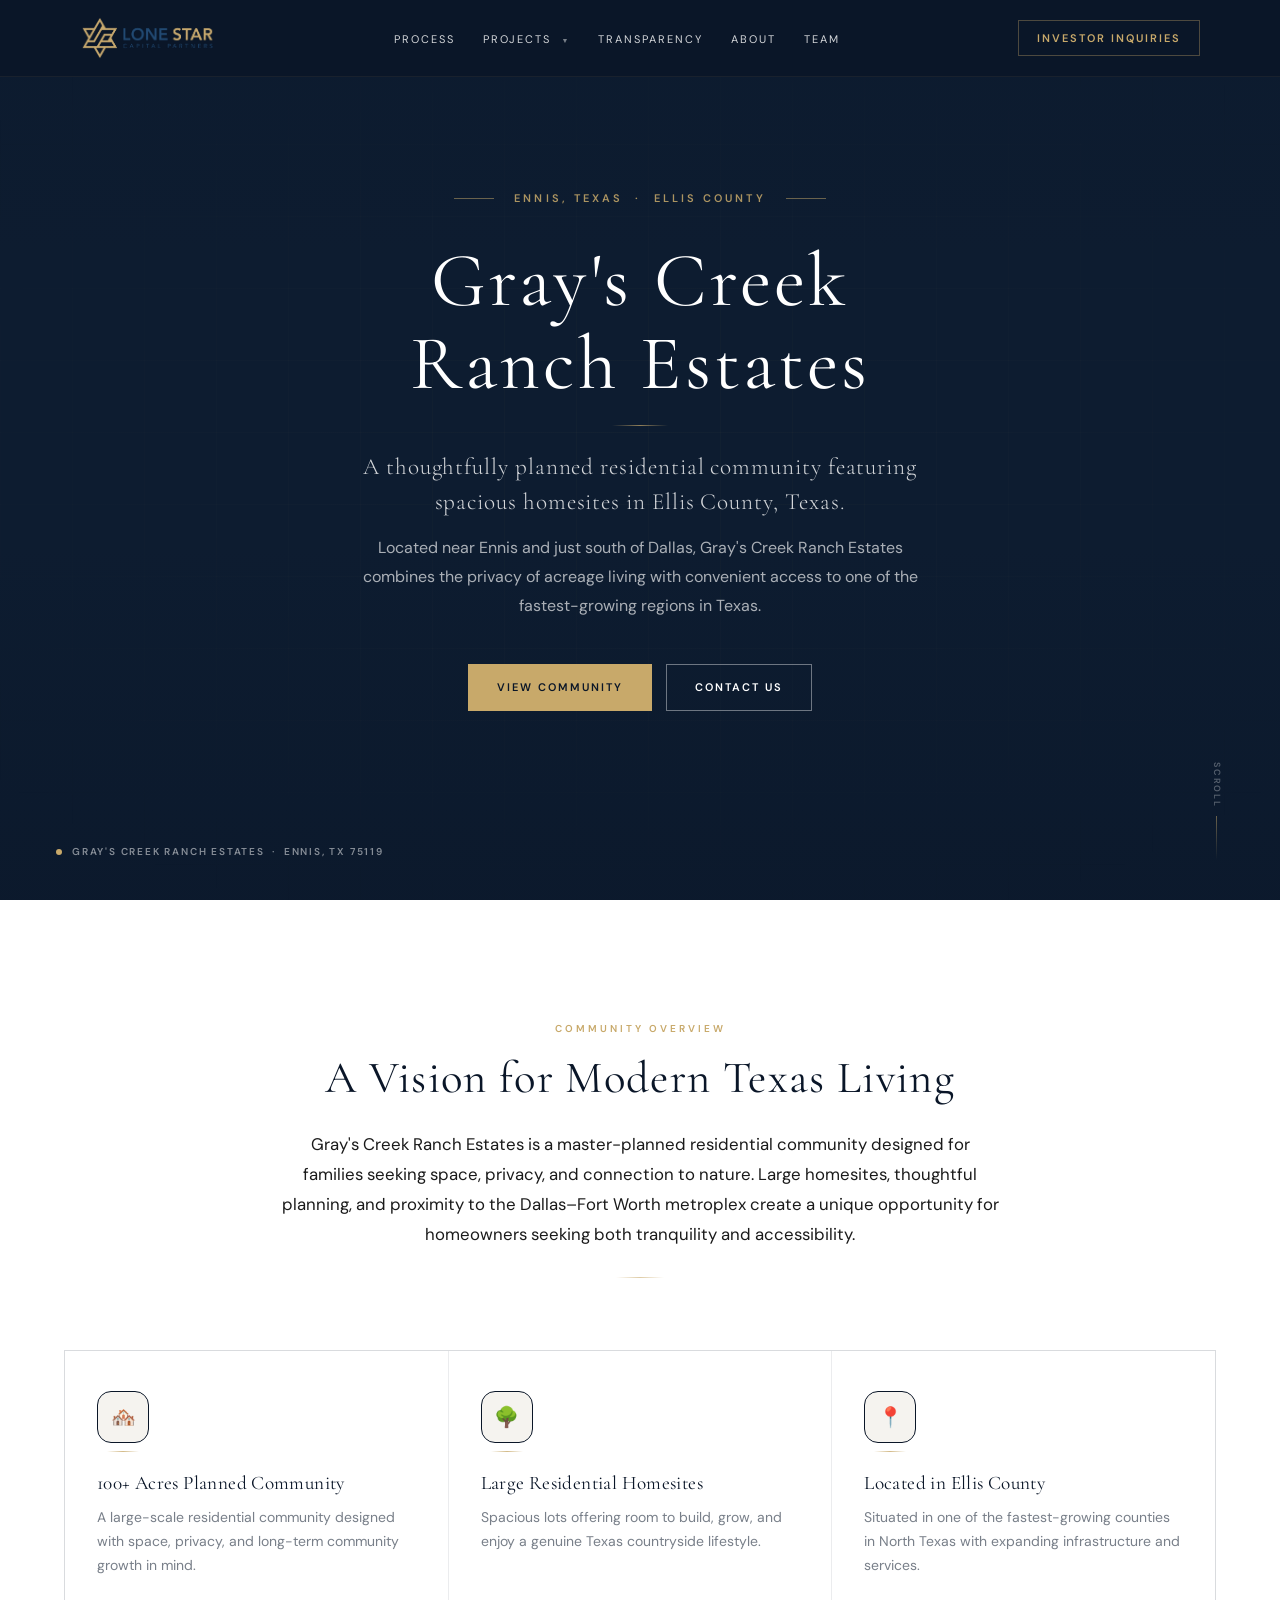
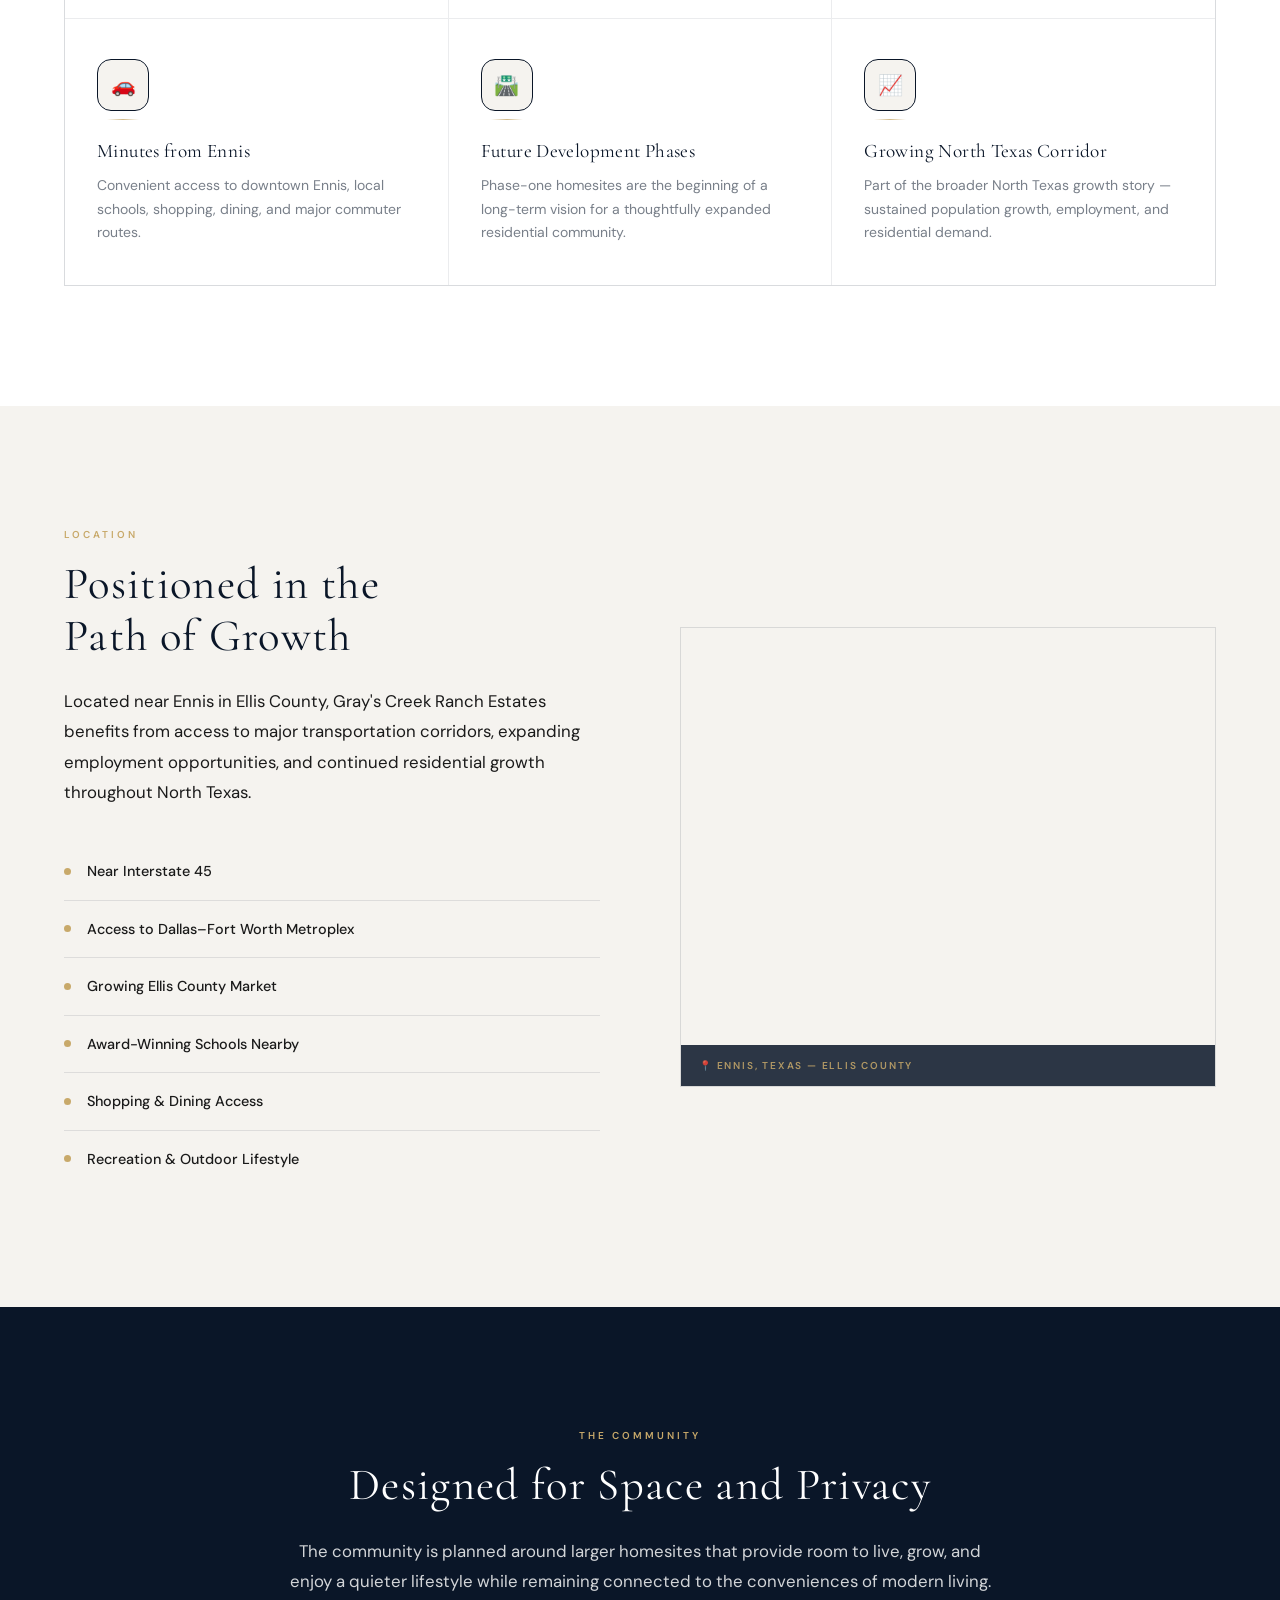
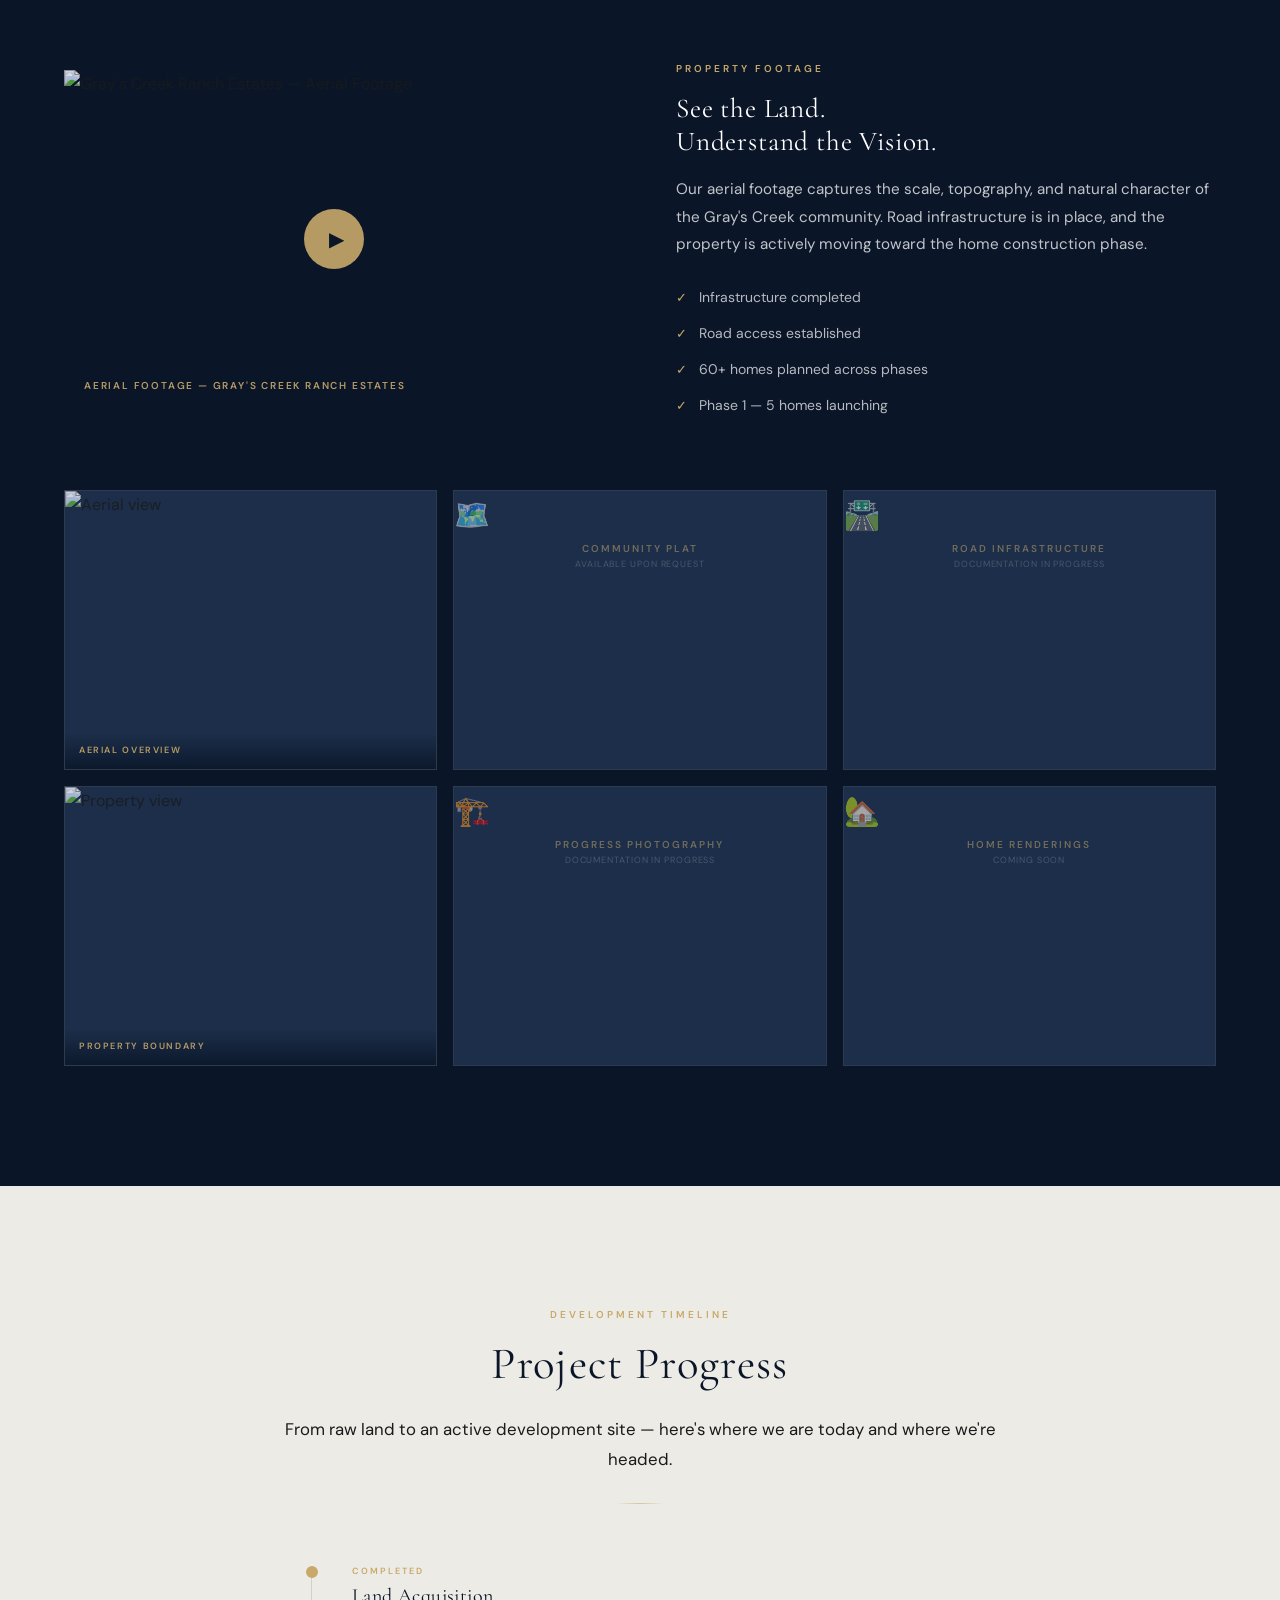
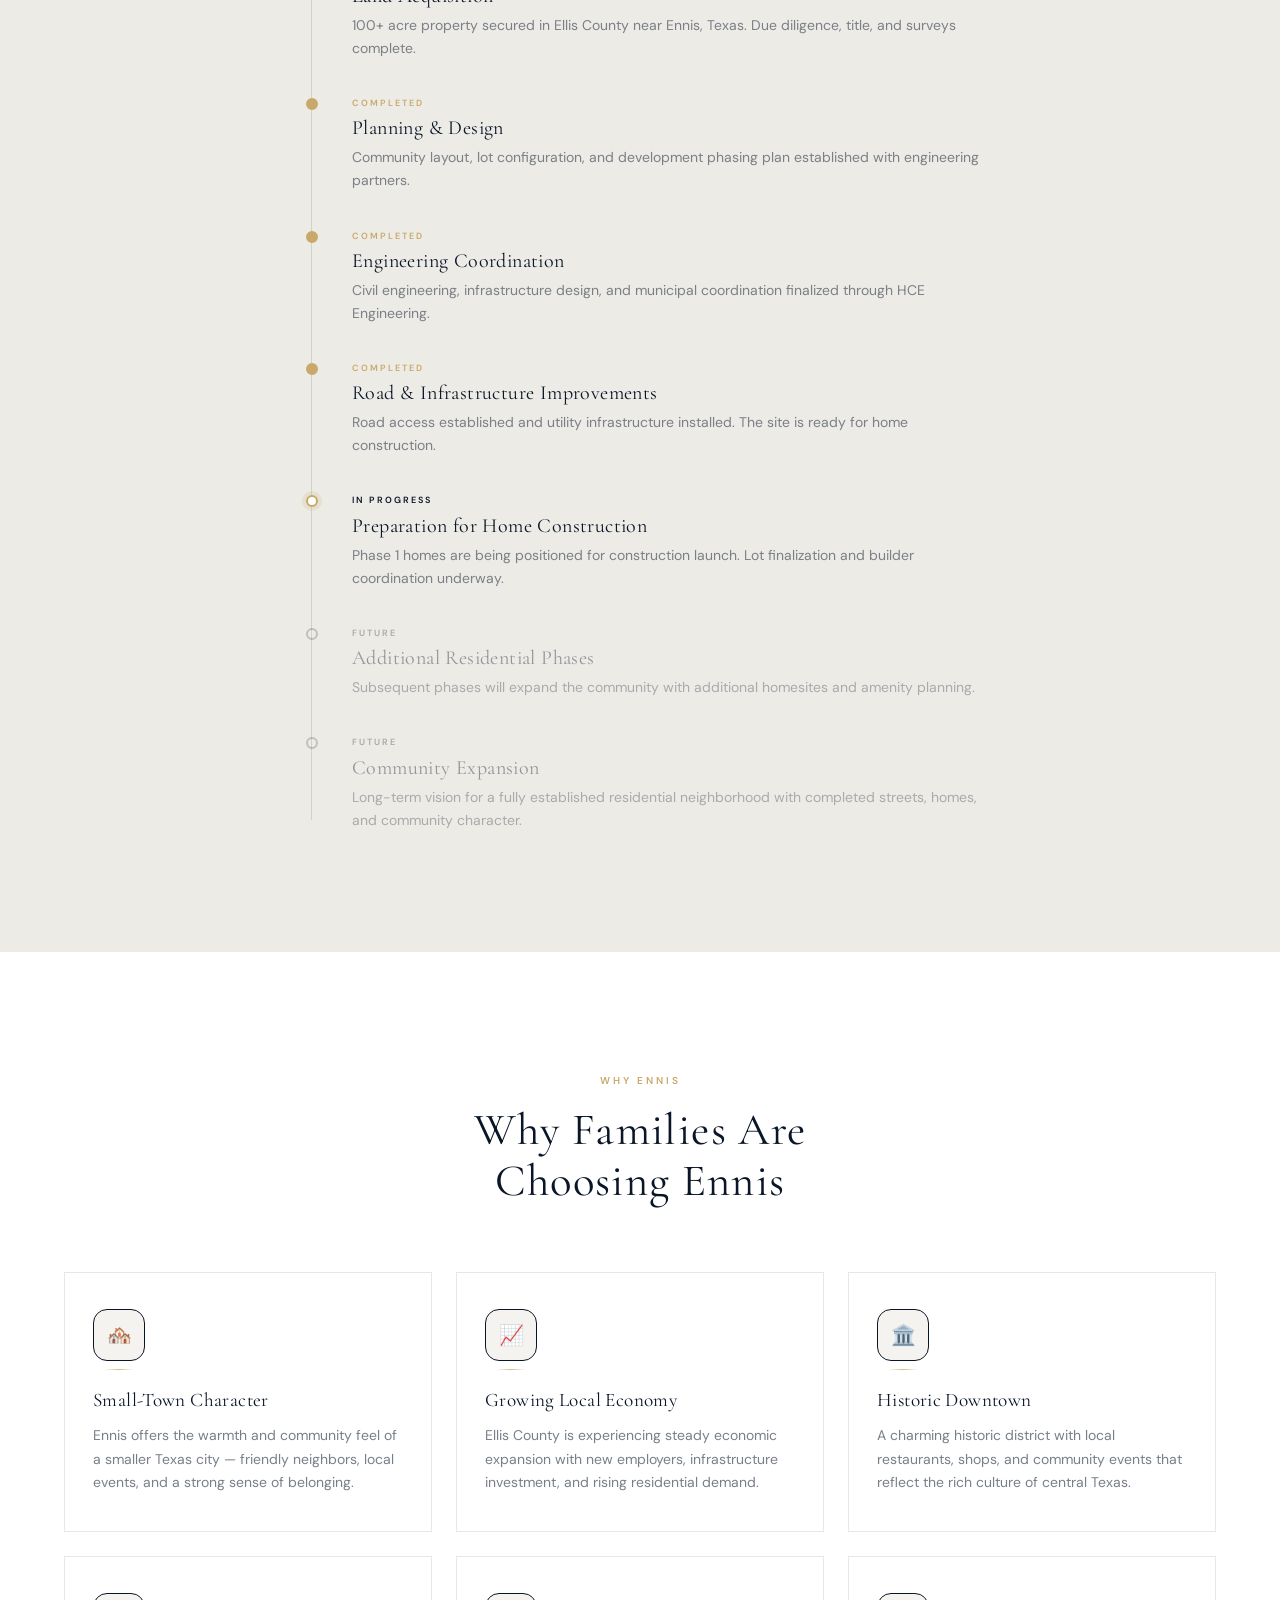
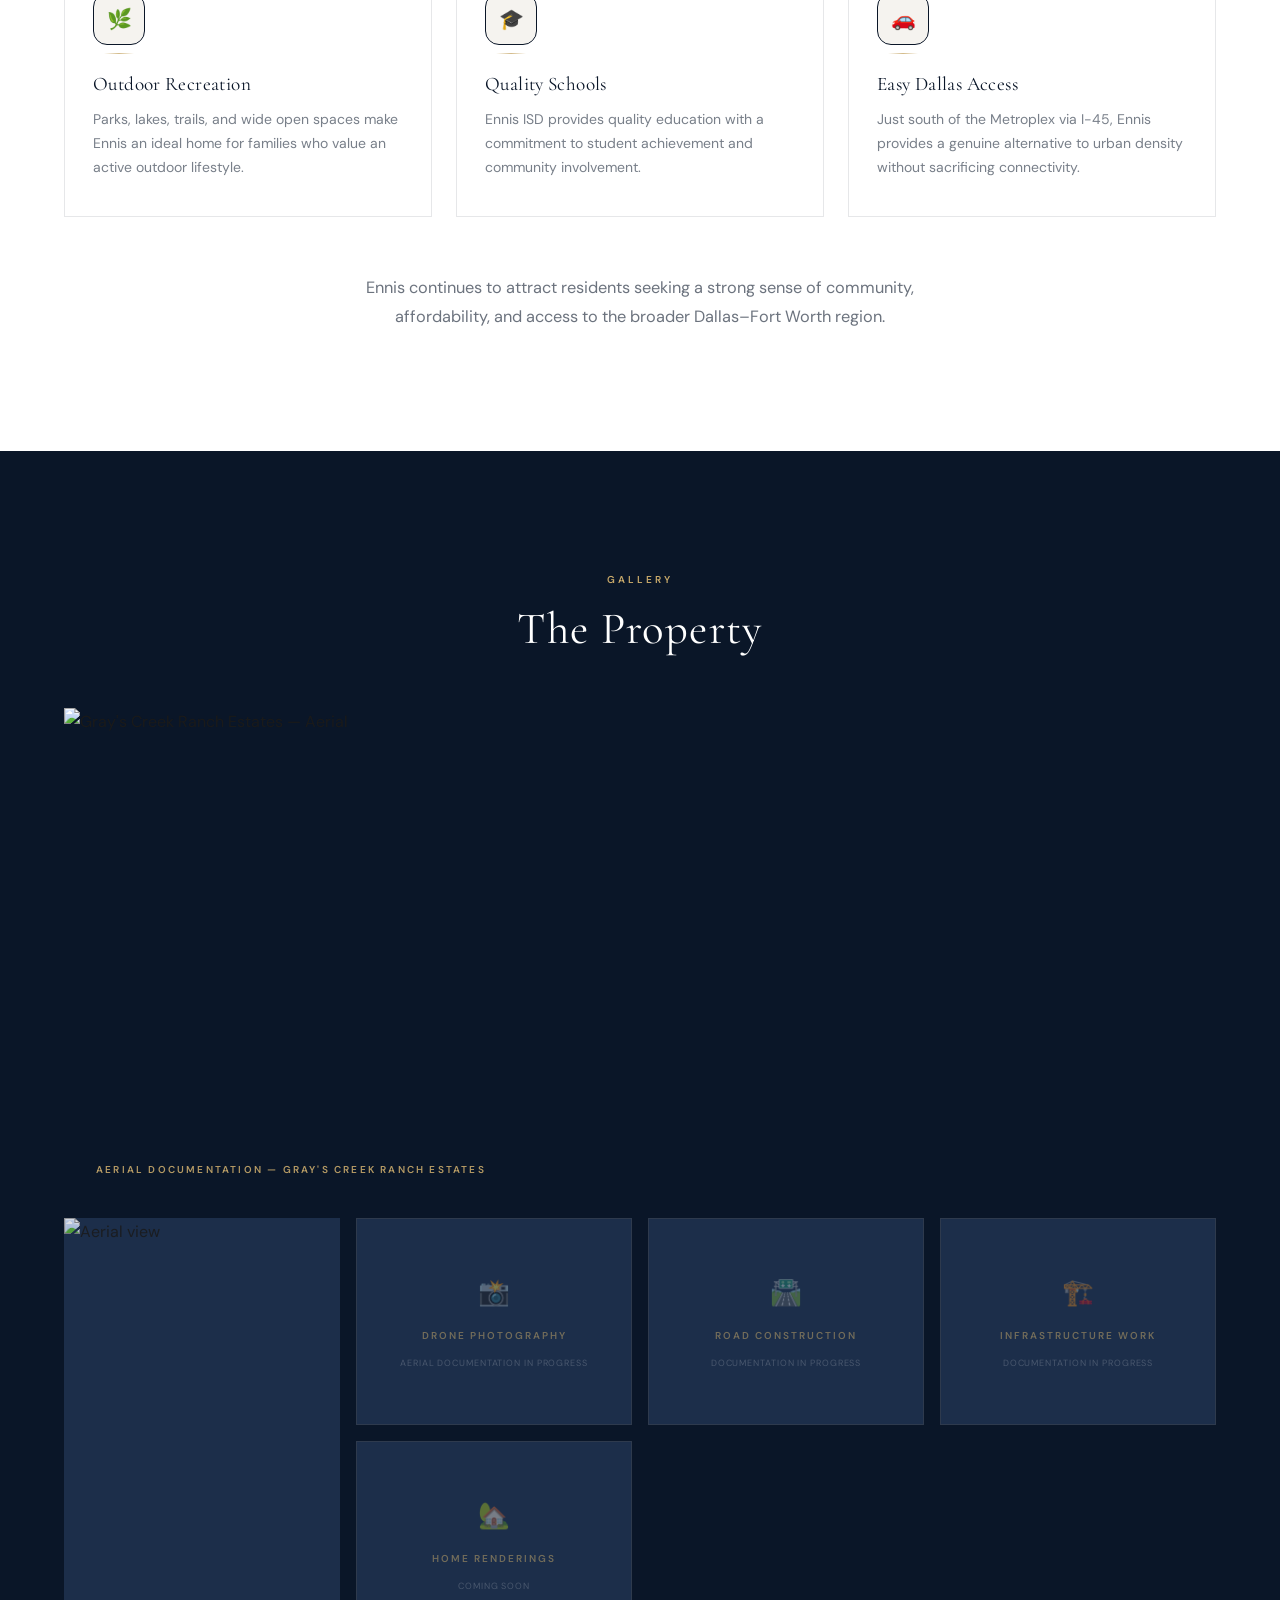
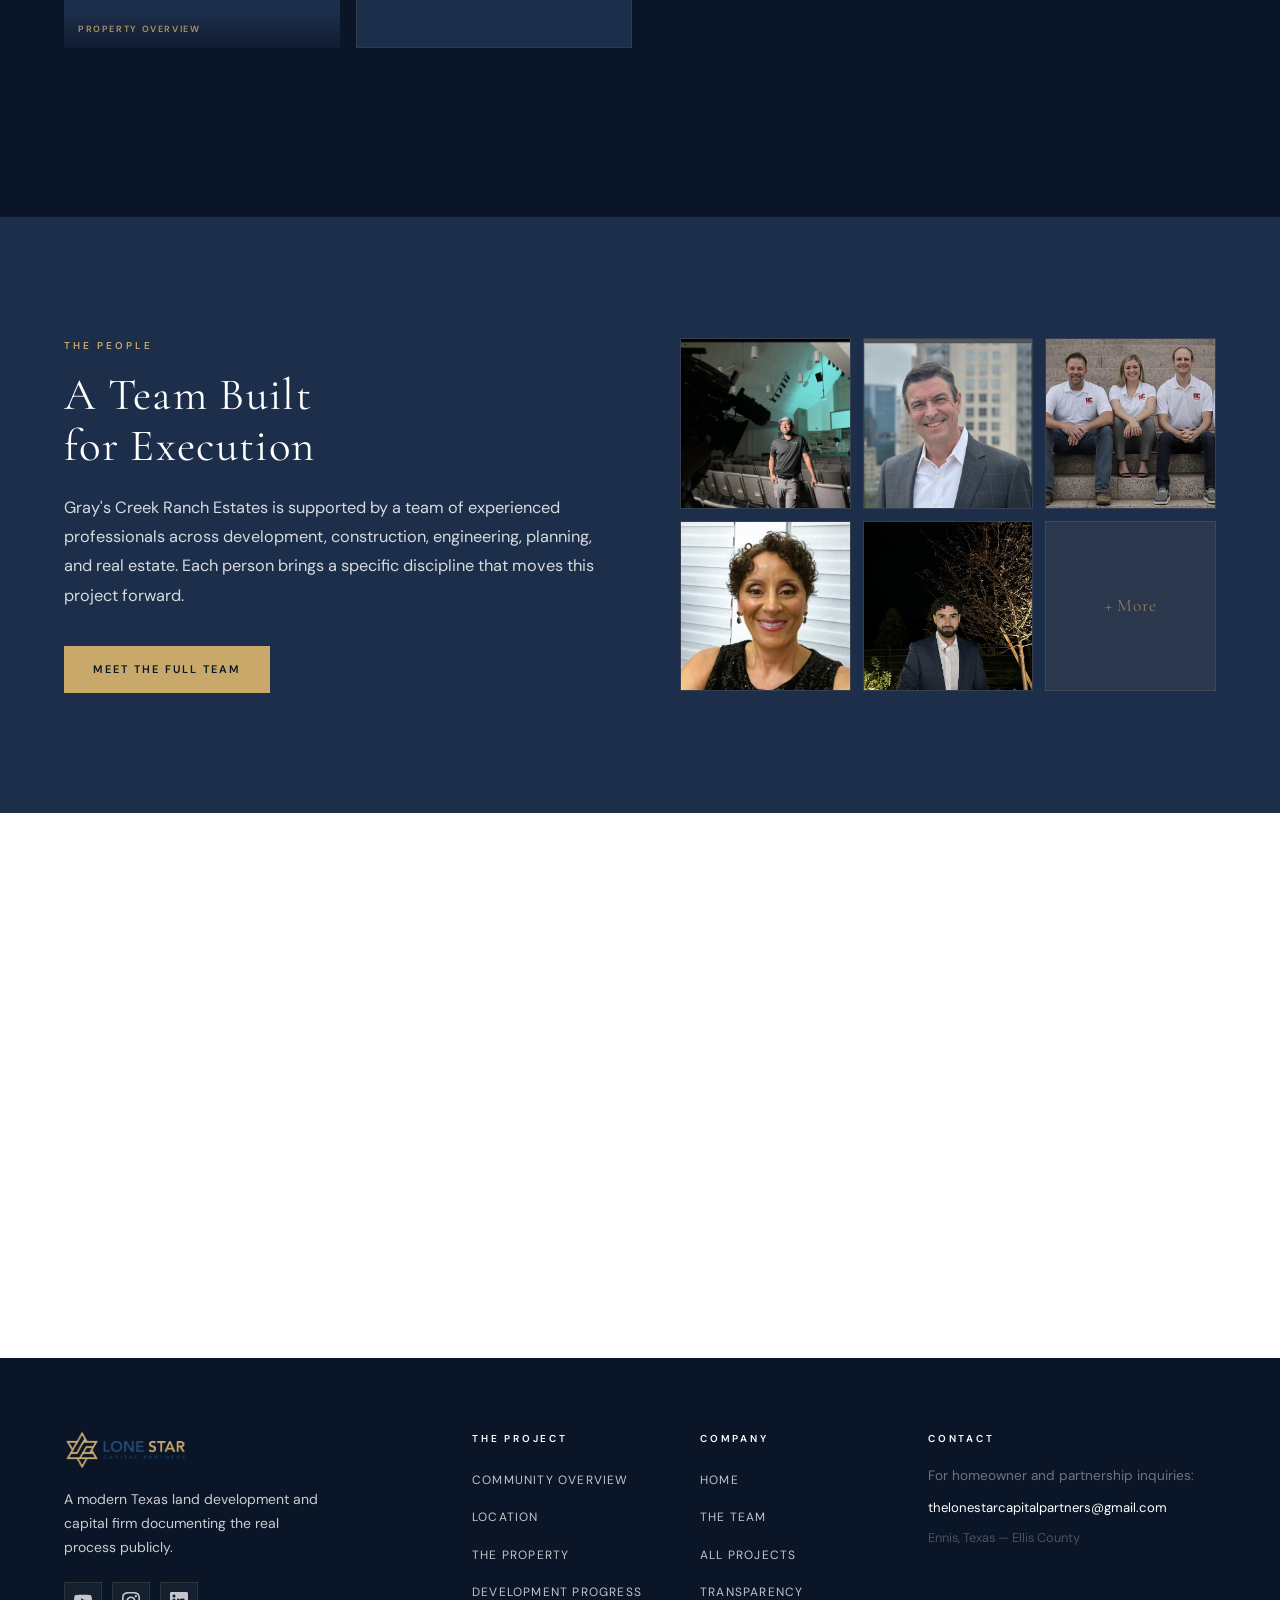
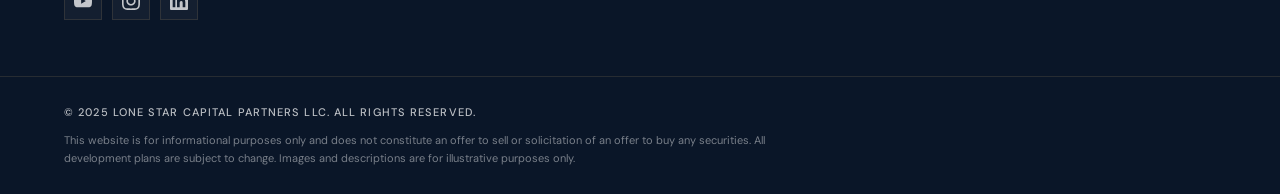
==== commit cef84b48: "Fix Google Maps embed for Lancaster and Ennis pages Replace city-name queries with exact lat/lng coo" ====
--- a/grays-creek-ennis.html
+++ b/grays-creek-ennis.html
@@ -635,12 +635,13 @@
                 <span class="nav-dd-loc">Mansfield, Texas &nbsp;·&nbsp; 12 Luxury Homes</span>
               </span>
             </a>
-            <a href="index.html#projects" class="nav-dd-item">
+            <a href="lancaster.html" class="nav-dd-item">
               <span class="nav-dd-dot nav-dd-dot--active"></span>
               <span class="nav-dd-info">
-                <span class="nav-dd-name">Lancaster Homes</span>
-                <span class="nav-dd-loc">Lancaster, Texas &nbsp;·&nbsp; 20 Homes</span>
+                <span class="nav-dd-name">Lancaster Residential Community</span>
+                <span class="nav-dd-loc">Lancaster, Texas &nbsp;·&nbsp; 16 Homes</span>
               </span>
+              <span class="nav-dd-arrow">↗</span>
             </a>
             <div class="nav-dd-sep"></div>
             <a href="grays-creek-ennis.html" class="nav-dd-item">
@@ -788,7 +789,7 @@
         <div data-animate>
           <div class="gc-map-wrap">
             <iframe
-              src="https://maps.google.com/maps?q=Ennis,+TX+75119&t=k&z=11&ie=UTF8&iwloc=&output=embed"
+              src="https://maps.google.com/maps?q=32.3290,-96.6252&t=k&z=12&ie=UTF8&iwloc=&output=embed"
               allowfullscreen loading="lazy"
               referrerpolicy="no-referrer-when-downgrade">
             </iframe>
--- a/styles.css
+++ b/styles.css
@@ -98,10 +98,11 @@
    NAVIGATION
    ============================================================ */
 .navbar {
-  position: fixed; top: 0; left: 0; right: 0; z-index: 900;
+  position: fixed; top: 0; left: 0; right: 0; z-index: 1000;
   background: var(--navy);
   border-bottom: 1px solid rgba(200,169,106,0.08);
   transition: var(--t);
+  overflow: visible;
 }
 .navbar.scrolled {
   background: rgba(10,22,40,0.97);
@@ -171,23 +172,30 @@
 }
 .has-dropdown:hover > a .dd-chevron { transform: rotate(180deg); }
 
+/* Transparent bridge between nav link and dropdown — prevents hover gap flicker */
+.has-dropdown::after {
+  content: '';
+  position: absolute;
+  top: 100%; left: -10px; right: -10px;
+  height: 18px;
+  background: transparent;
+}
+
 .nav-dropdown {
   position: absolute;
-  top: calc(100% + 10px);
+  top: calc(100% + 8px);
   left: 50%;
-  transform: translateX(-50%) translateY(-6px);
-  min-width: 280px;
+  transform: translateX(-50%) translateY(-4px);
+  min-width: 290px;
   background: rgba(10,22,40,0.98);
-  backdrop-filter: blur(16px);
-  -webkit-backdrop-filter: blur(16px);
-  border: 0.5px solid rgba(200,169,106,0.18);
-  border-top: 2px solid rgba(200,169,106,0.5);
-  box-shadow: 0 24px 64px rgba(0,0,0,0.45);
+  border: 0.5px solid rgba(200,169,106,0.2);
+  border-top: 2px solid rgba(200,169,106,0.55);
+  box-shadow: 0 20px 56px rgba(0,0,0,0.5);
   padding: 10px 0 12px;
   opacity: 0;
   visibility: hidden;
-  transition: opacity 0.22s ease, visibility 0.22s ease, transform 0.22s ease;
-  z-index: 999;
+  transition: opacity 0.2s ease, visibility 0.2s ease, transform 0.2s ease;
+  z-index: 1001;
 }
 .has-dropdown:hover .nav-dropdown {
   opacity: 1;
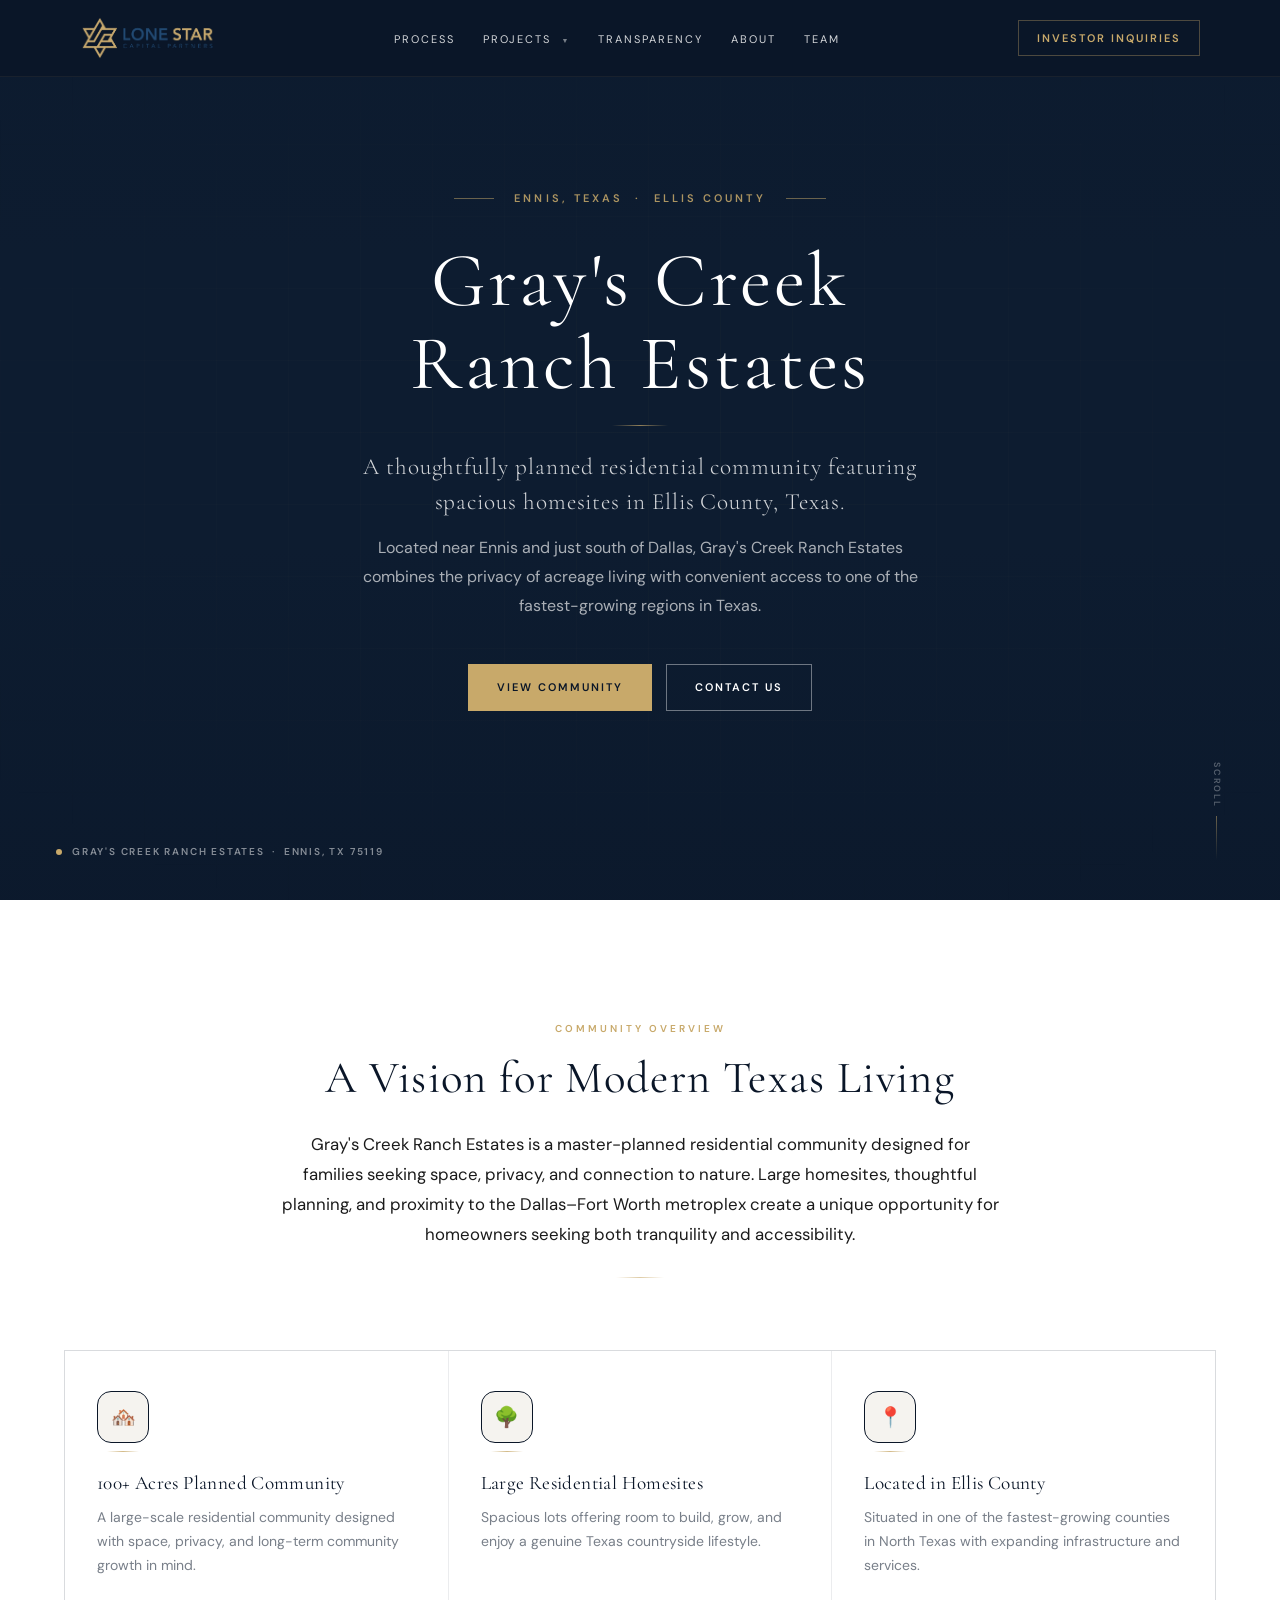
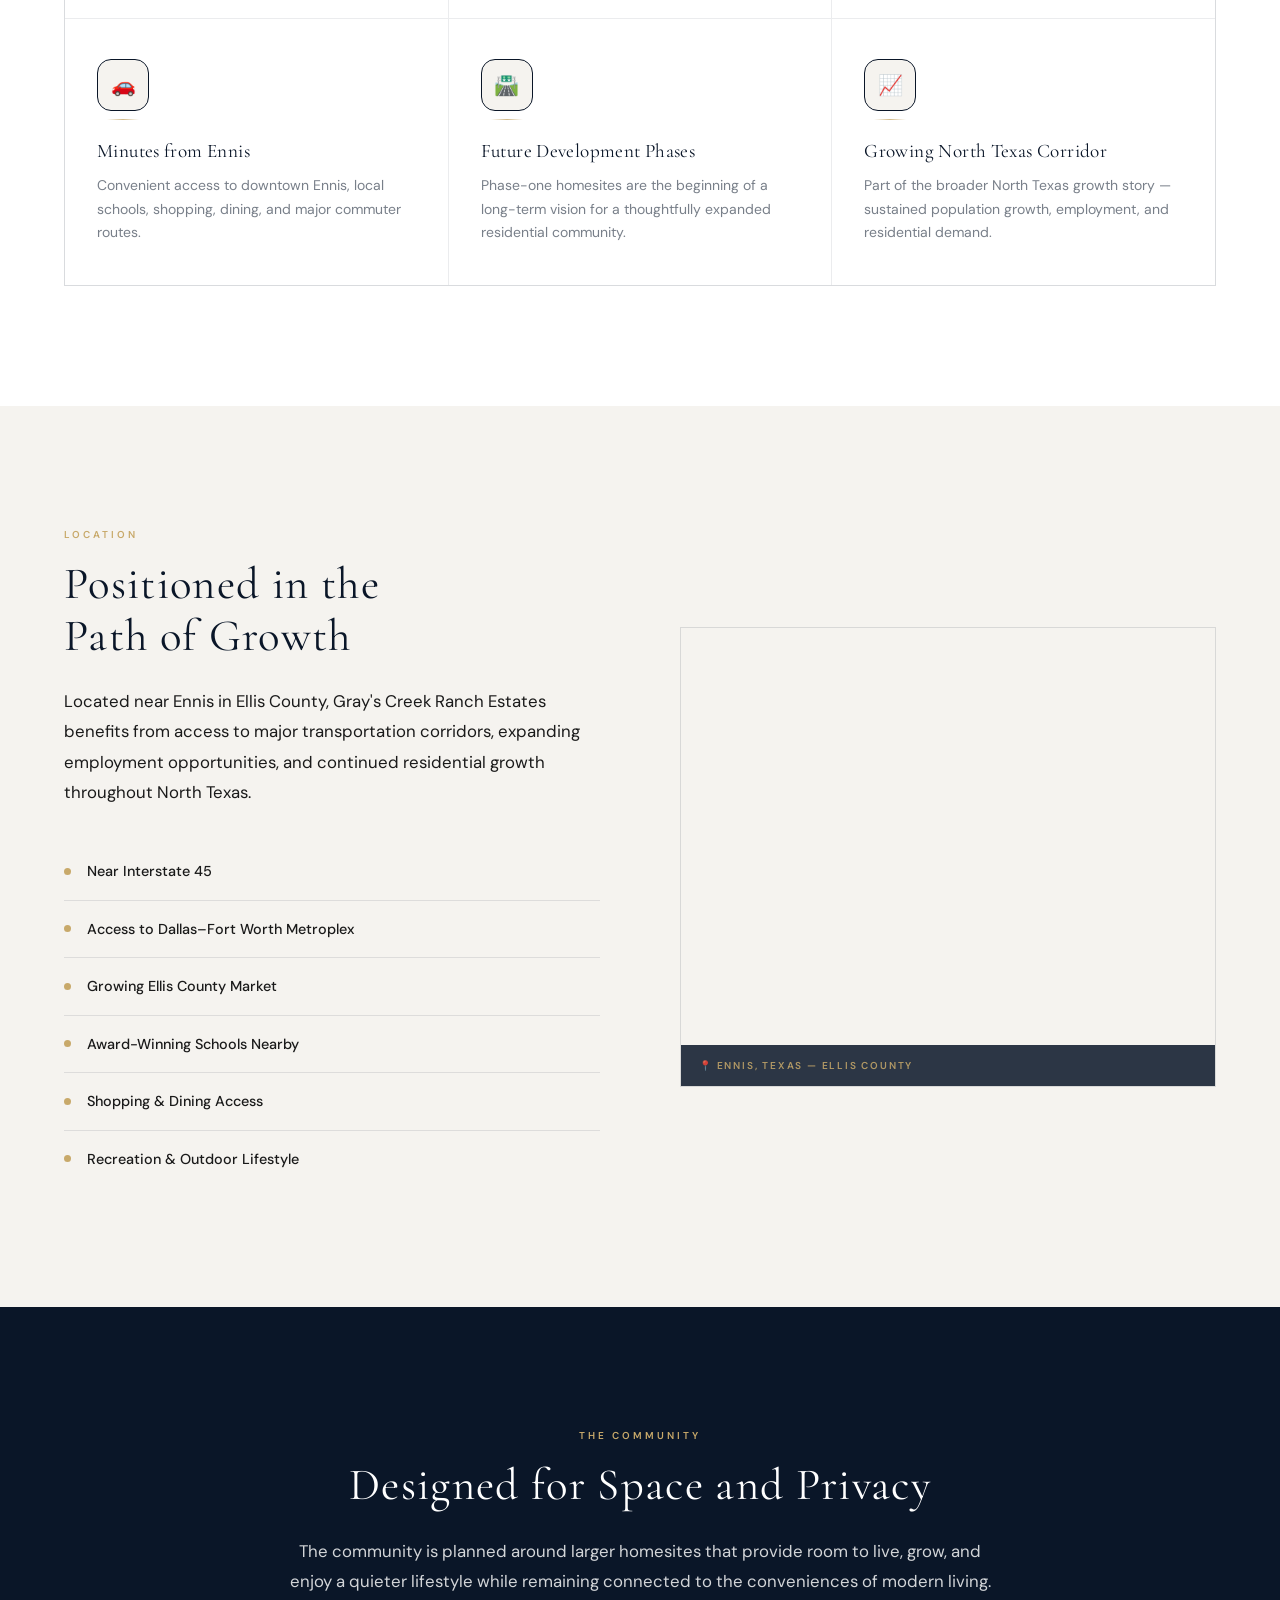
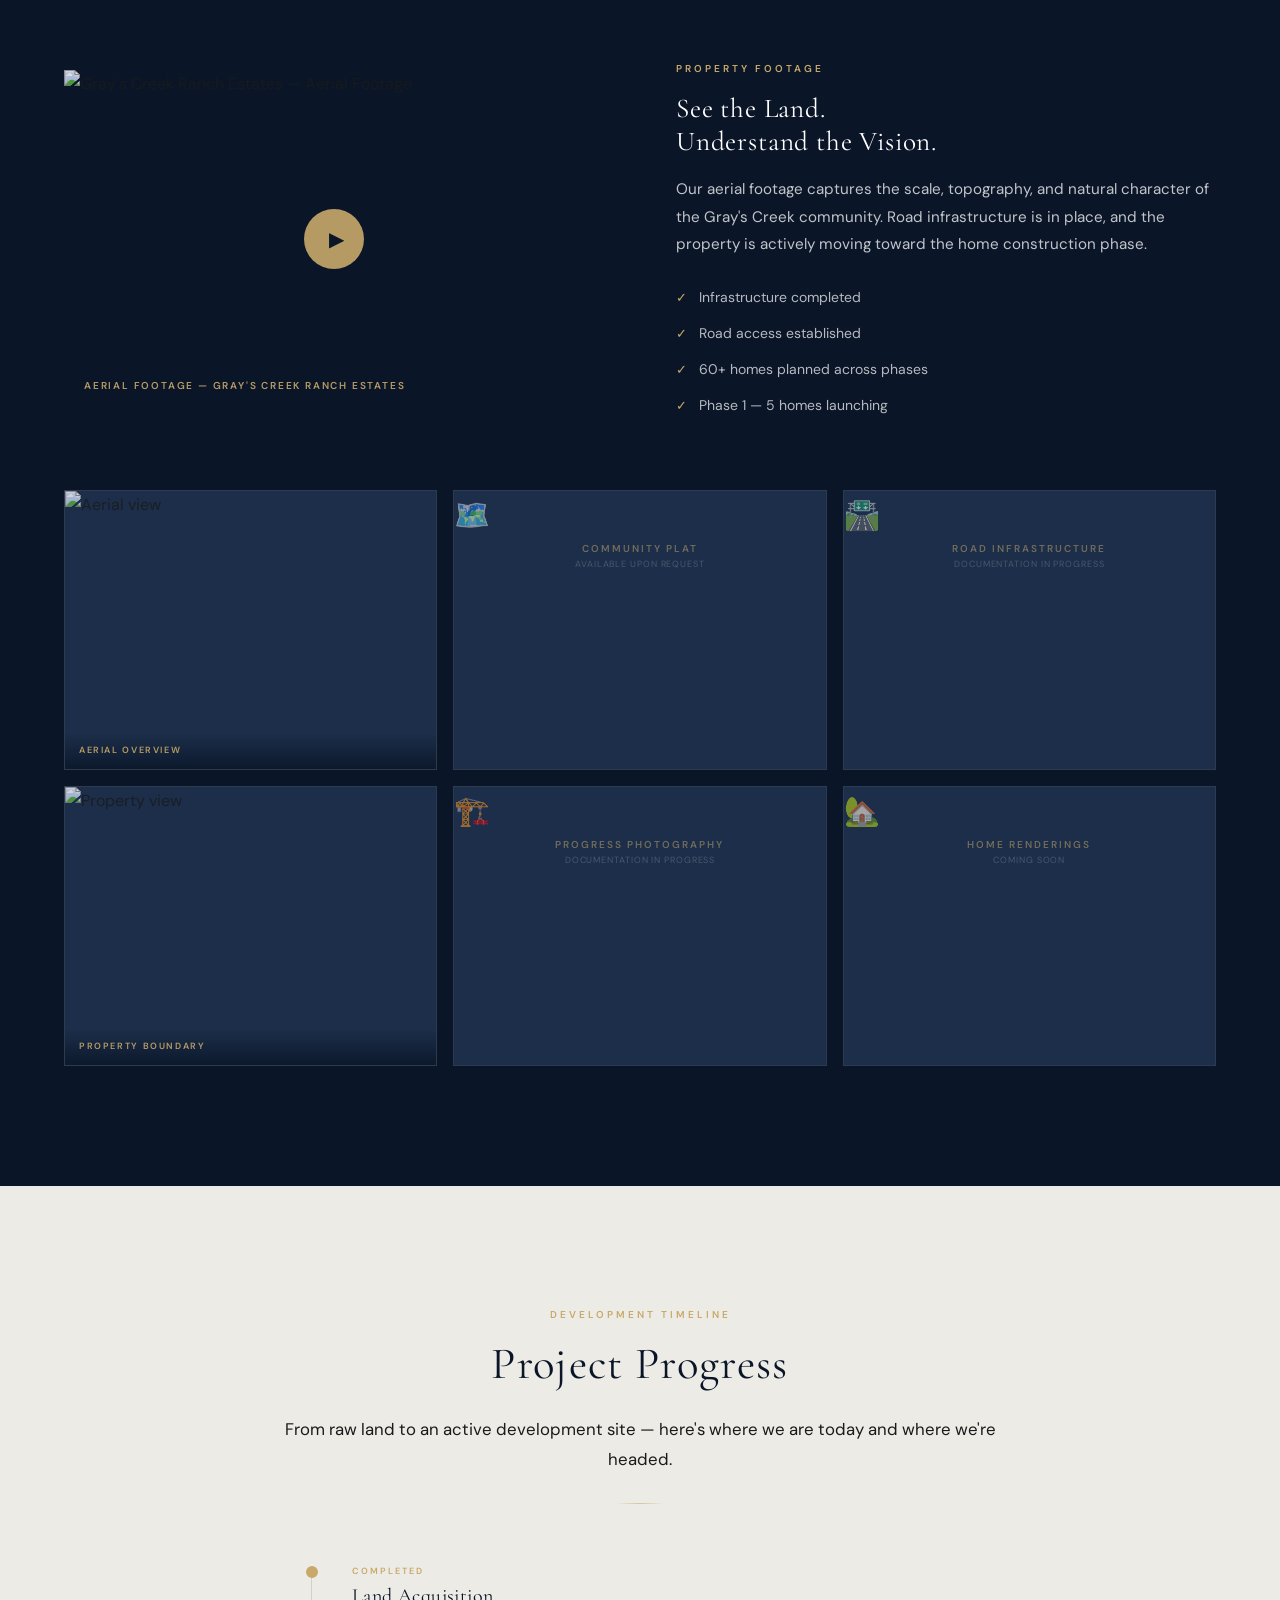
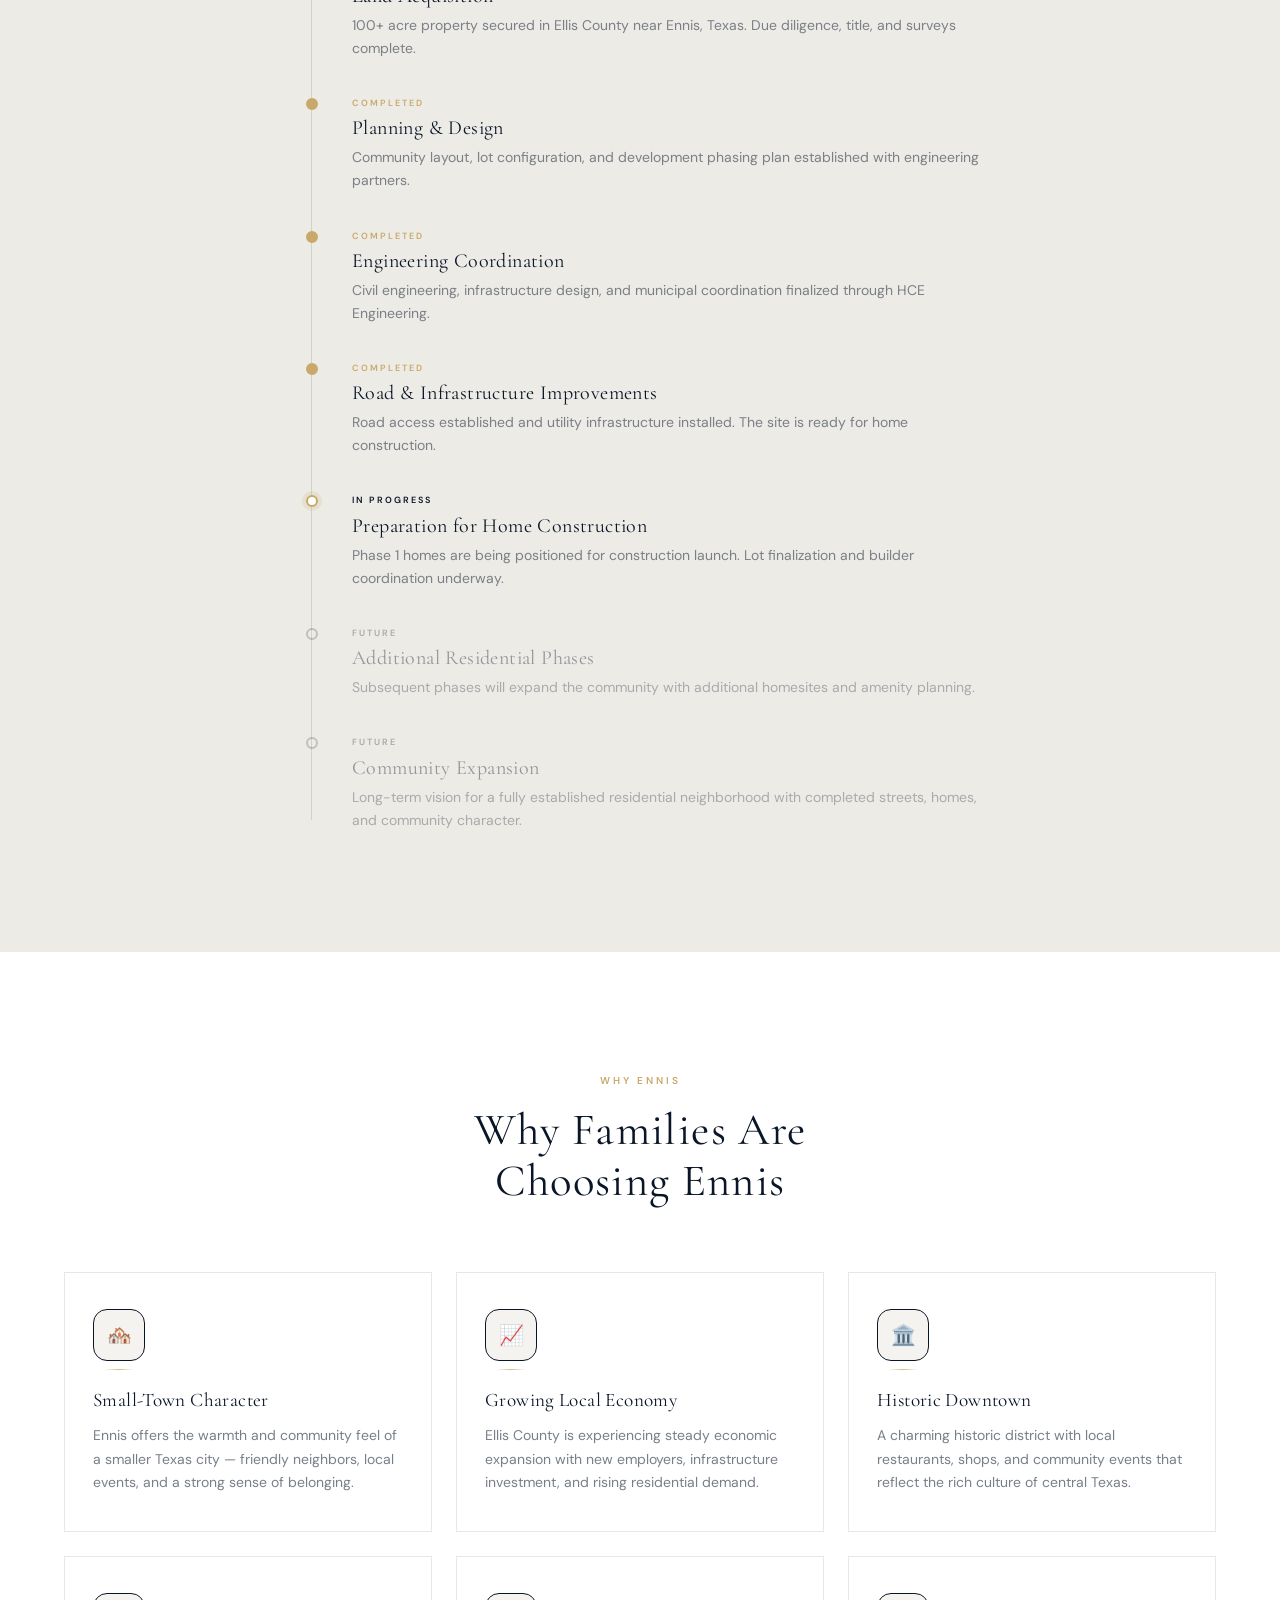
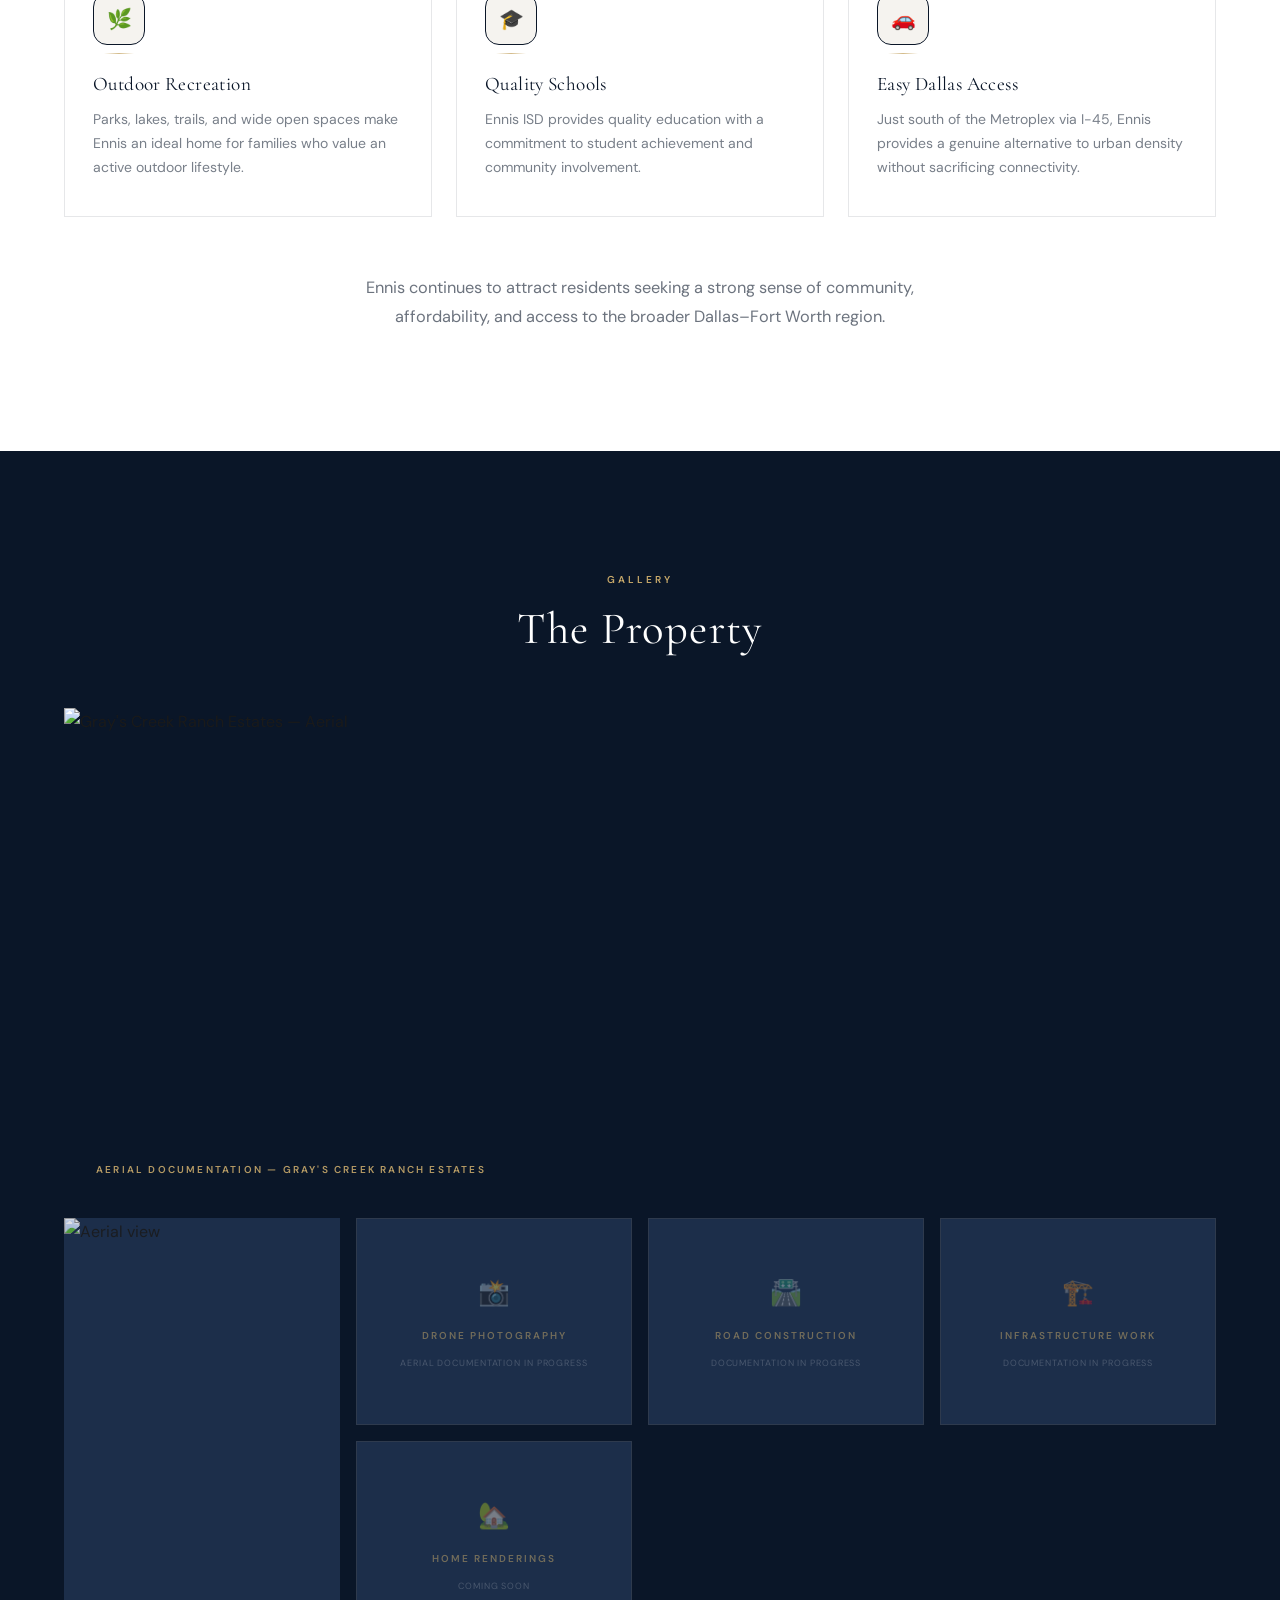
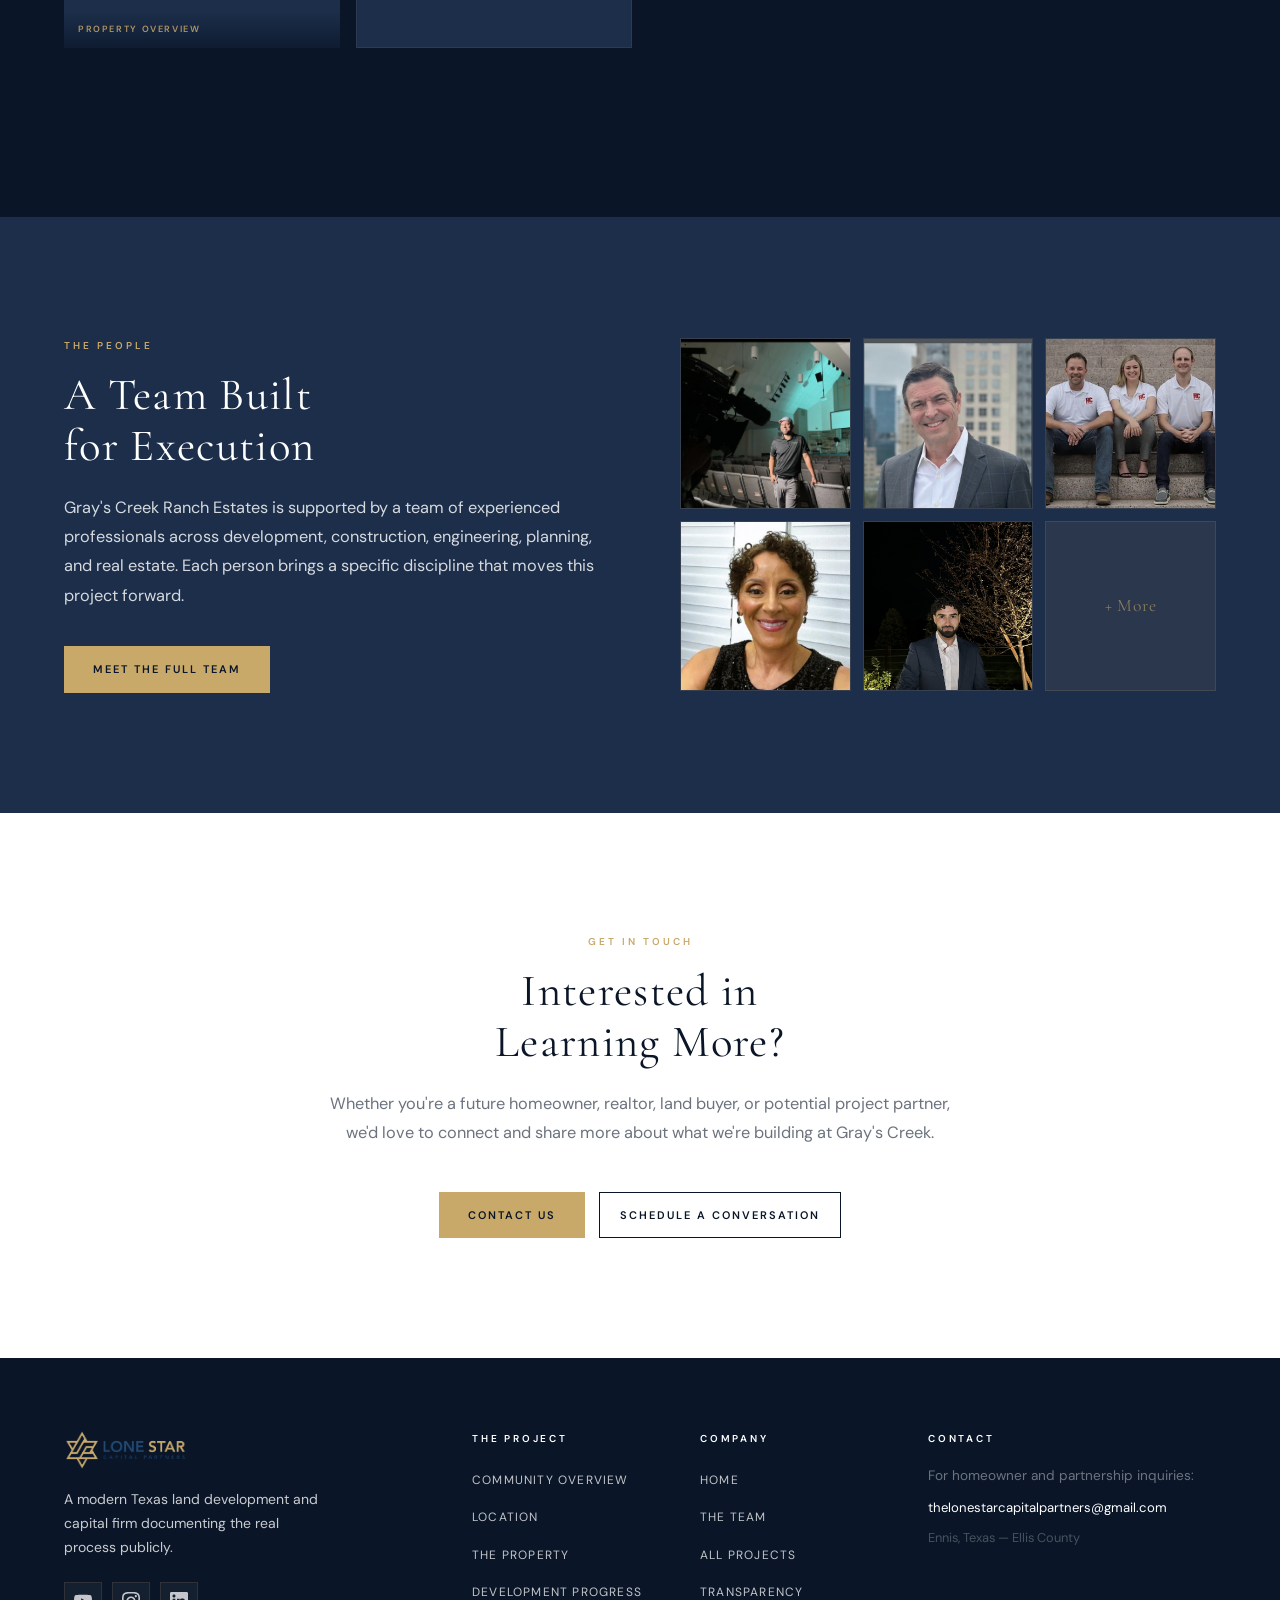
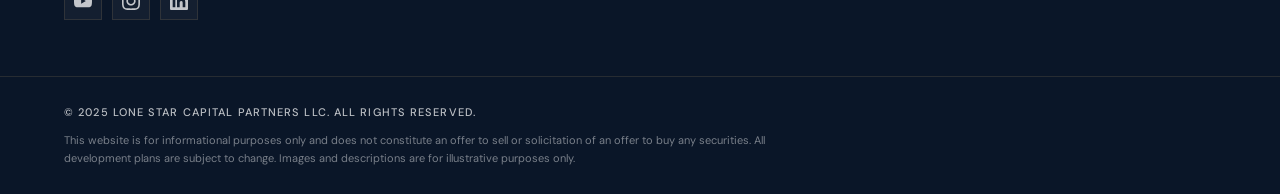
==== commit 173038e2: "Reorder Projects dropdown: Ennis → Ovilla → Lancaster → Mansfield Updated all 5 pages to reflect the" ====
--- a/grays-creek-ennis.html
+++ b/grays-creek-ennis.html
@@ -620,11 +620,27 @@
               <span>Active Portfolio</span>
               <a href="index.html#projects">View All →</a>
             </div>
+            <a href="grays-creek-ennis.html" class="nav-dd-item">
+              <span class="nav-dd-dot nav-dd-dot--active"></span>
+              <span class="nav-dd-info">
+                <span class="nav-dd-name">Gray's Creek – Ennis</span>
+                <span class="nav-dd-loc">Ennis, Texas &nbsp;·&nbsp; 60+ Homes Planned</span>
+              </span>
+              <span class="nav-dd-arrow">↗</span>
+            </a>
             <a href="grays-creek-ovilla.html" class="nav-dd-item">
               <span class="nav-dd-dot nav-dd-dot--active"></span>
               <span class="nav-dd-info">
                 <span class="nav-dd-name">Gray's Creek – Ovilla</span>
                 <span class="nav-dd-loc">Ovilla, Texas &nbsp;·&nbsp; 27 One-Acre Lots</span>
+              </span>
+              <span class="nav-dd-arrow">↗</span>
+            </a>
+            <a href="lancaster.html" class="nav-dd-item">
+              <span class="nav-dd-dot nav-dd-dot--active"></span>
+              <span class="nav-dd-info">
+                <span class="nav-dd-name">Lancaster Residential Community</span>
+                <span class="nav-dd-loc">Lancaster, Texas &nbsp;·&nbsp; 16 Homes</span>
               </span>
               <span class="nav-dd-arrow">↗</span>
             </a>
@@ -634,23 +650,6 @@
                 <span class="nav-dd-name">Mansfield Community</span>
                 <span class="nav-dd-loc">Mansfield, Texas &nbsp;·&nbsp; 12 Luxury Homes</span>
               </span>
-            </a>
-            <a href="lancaster.html" class="nav-dd-item">
-              <span class="nav-dd-dot nav-dd-dot--active"></span>
-              <span class="nav-dd-info">
-                <span class="nav-dd-name">Lancaster Residential Community</span>
-                <span class="nav-dd-loc">Lancaster, Texas &nbsp;·&nbsp; 16 Homes</span>
-              </span>
-              <span class="nav-dd-arrow">↗</span>
-            </a>
-            <div class="nav-dd-sep"></div>
-            <a href="grays-creek-ennis.html" class="nav-dd-item">
-              <span class="nav-dd-dot nav-dd-dot--active"></span>
-              <span class="nav-dd-info">
-                <span class="nav-dd-name">Gray's Creek – Ennis</span>
-                <span class="nav-dd-loc">Ennis, Texas &nbsp;·&nbsp; 60+ Homes Planned</span>
-              </span>
-              <span class="nav-dd-arrow">↗</span>
             </a>
           </div>
         </li>
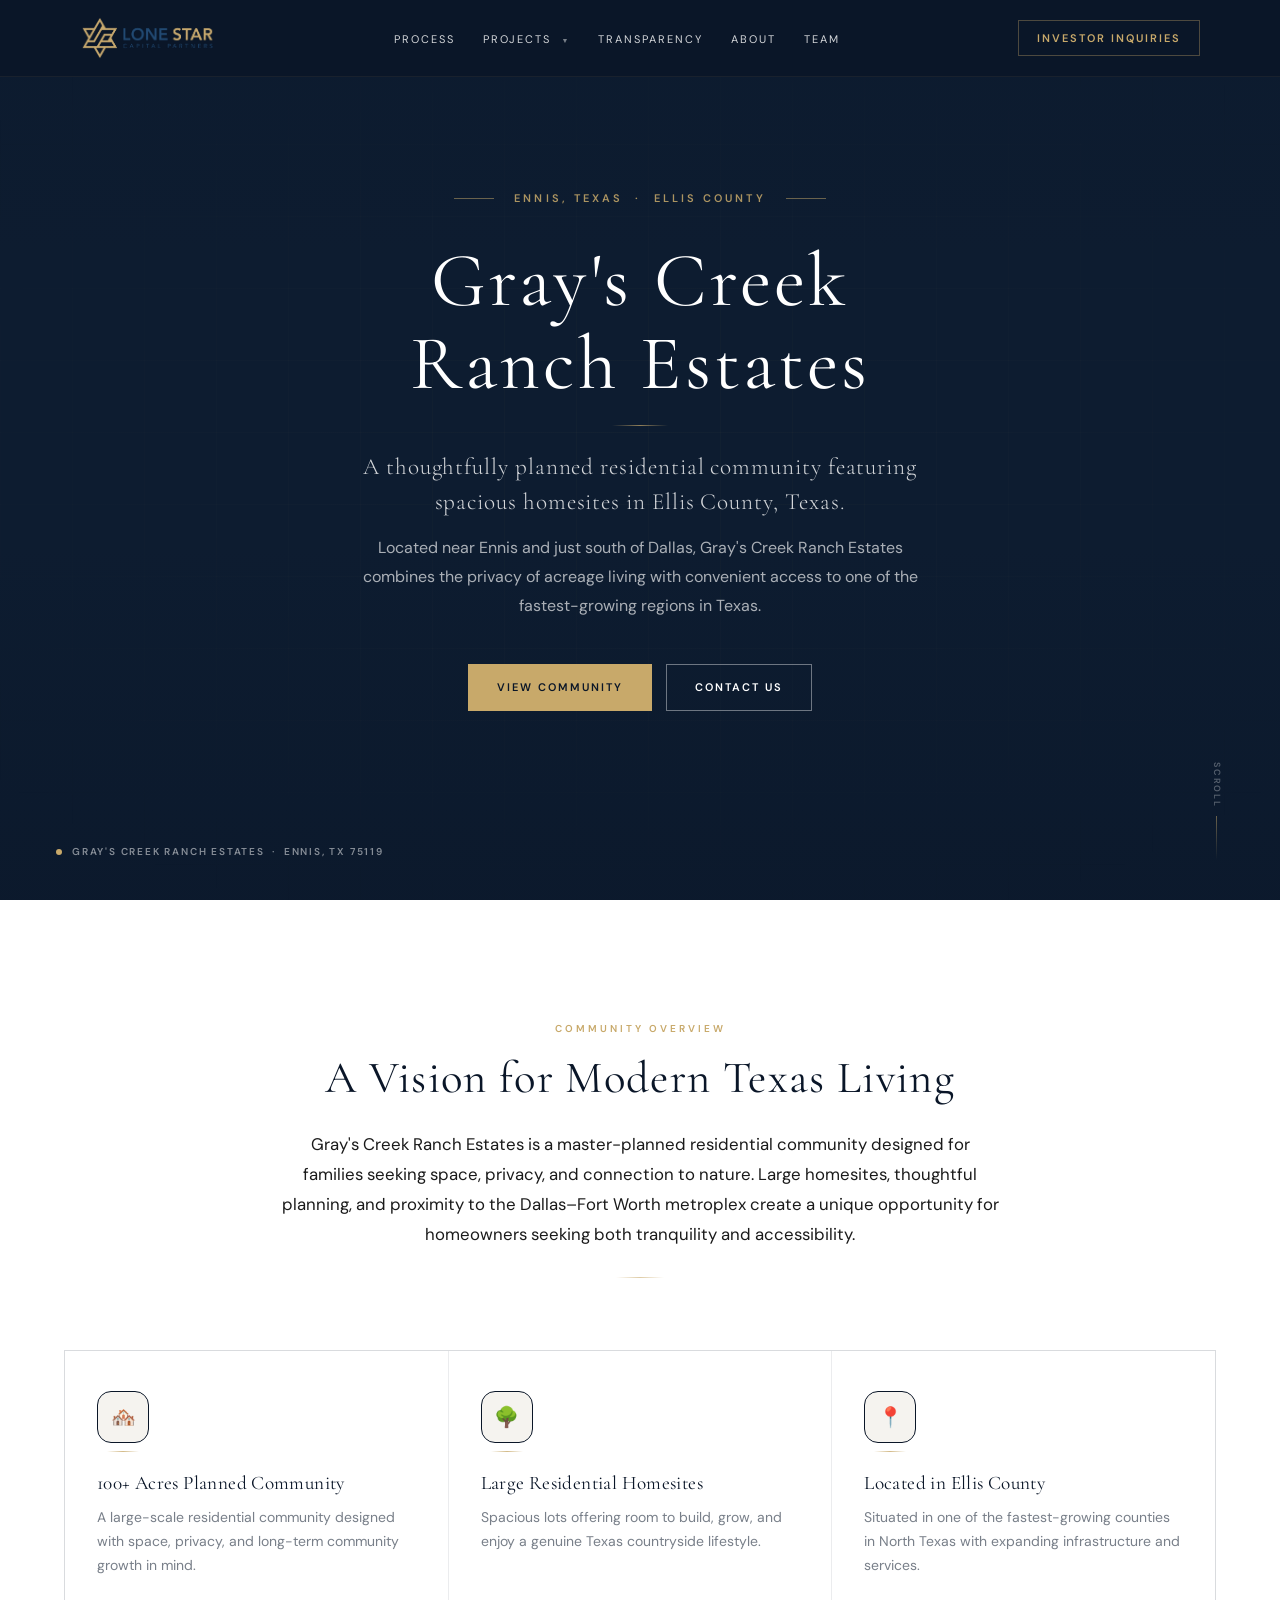
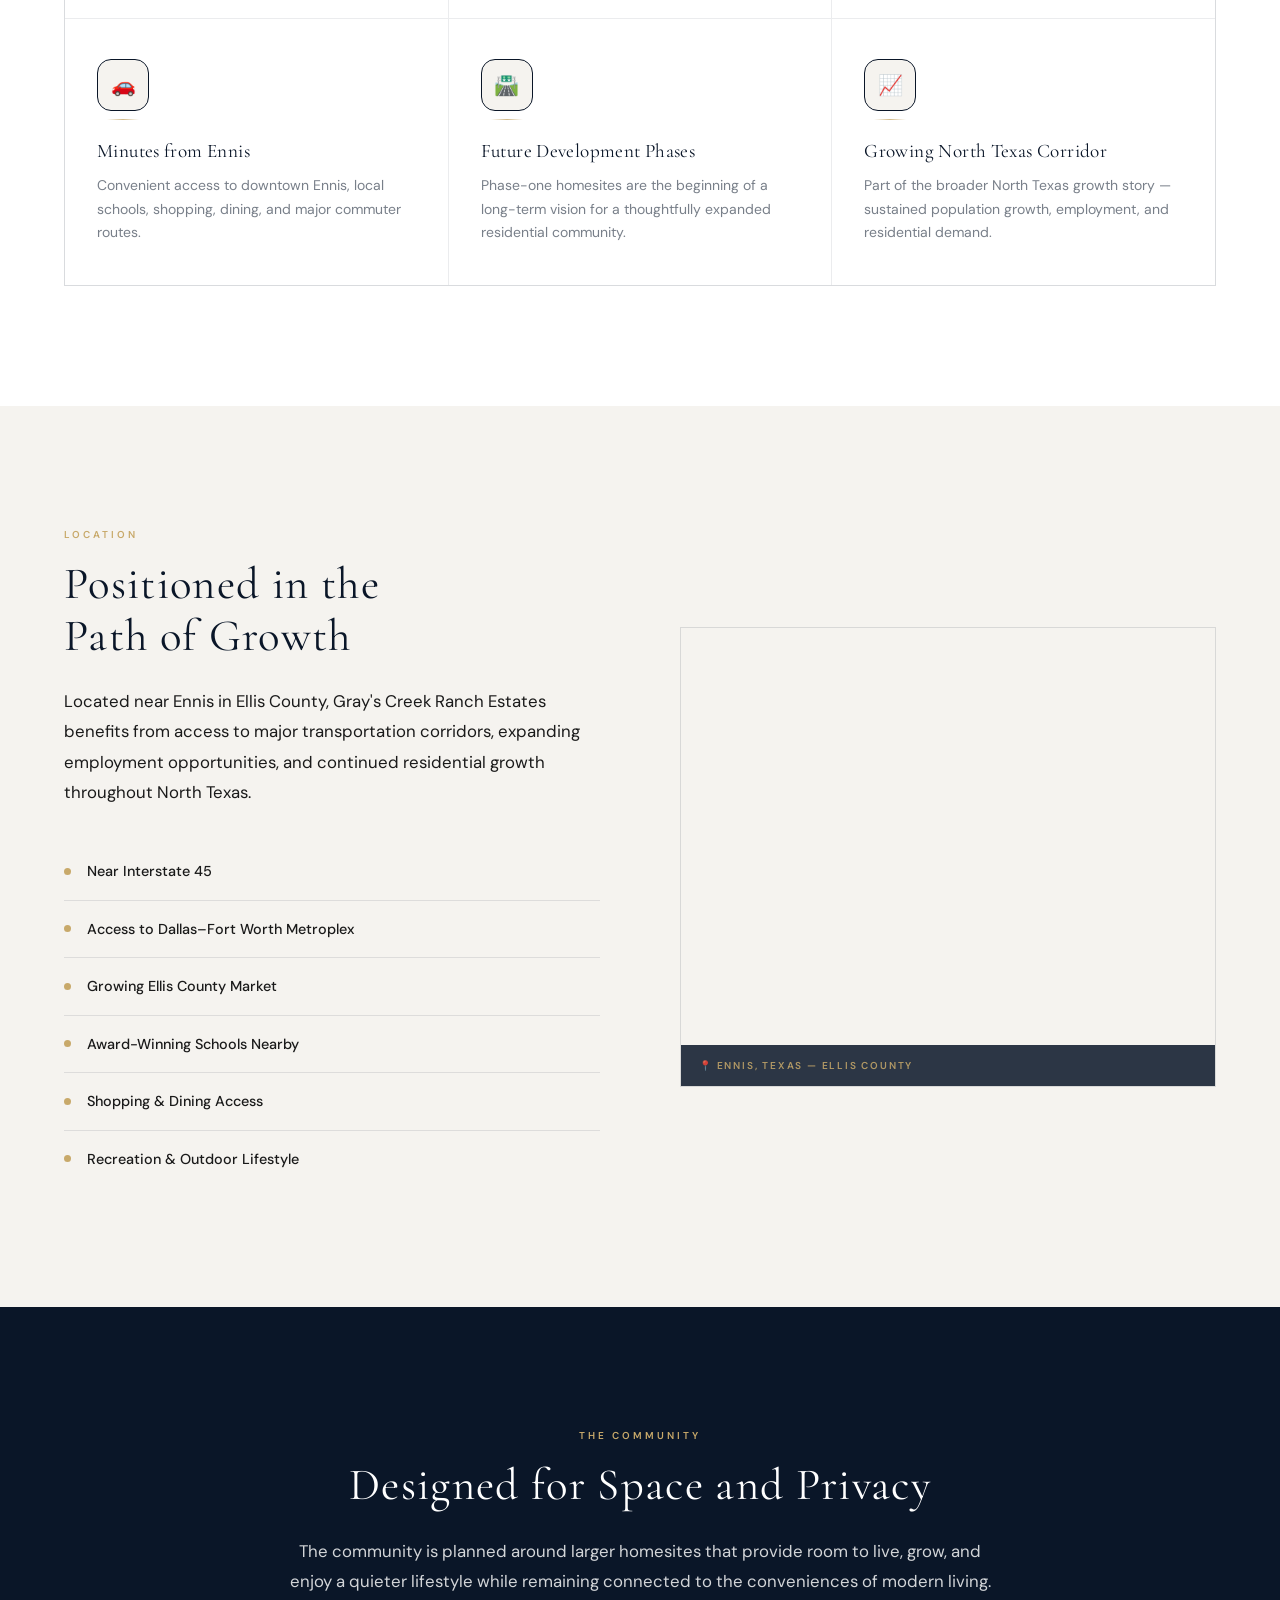
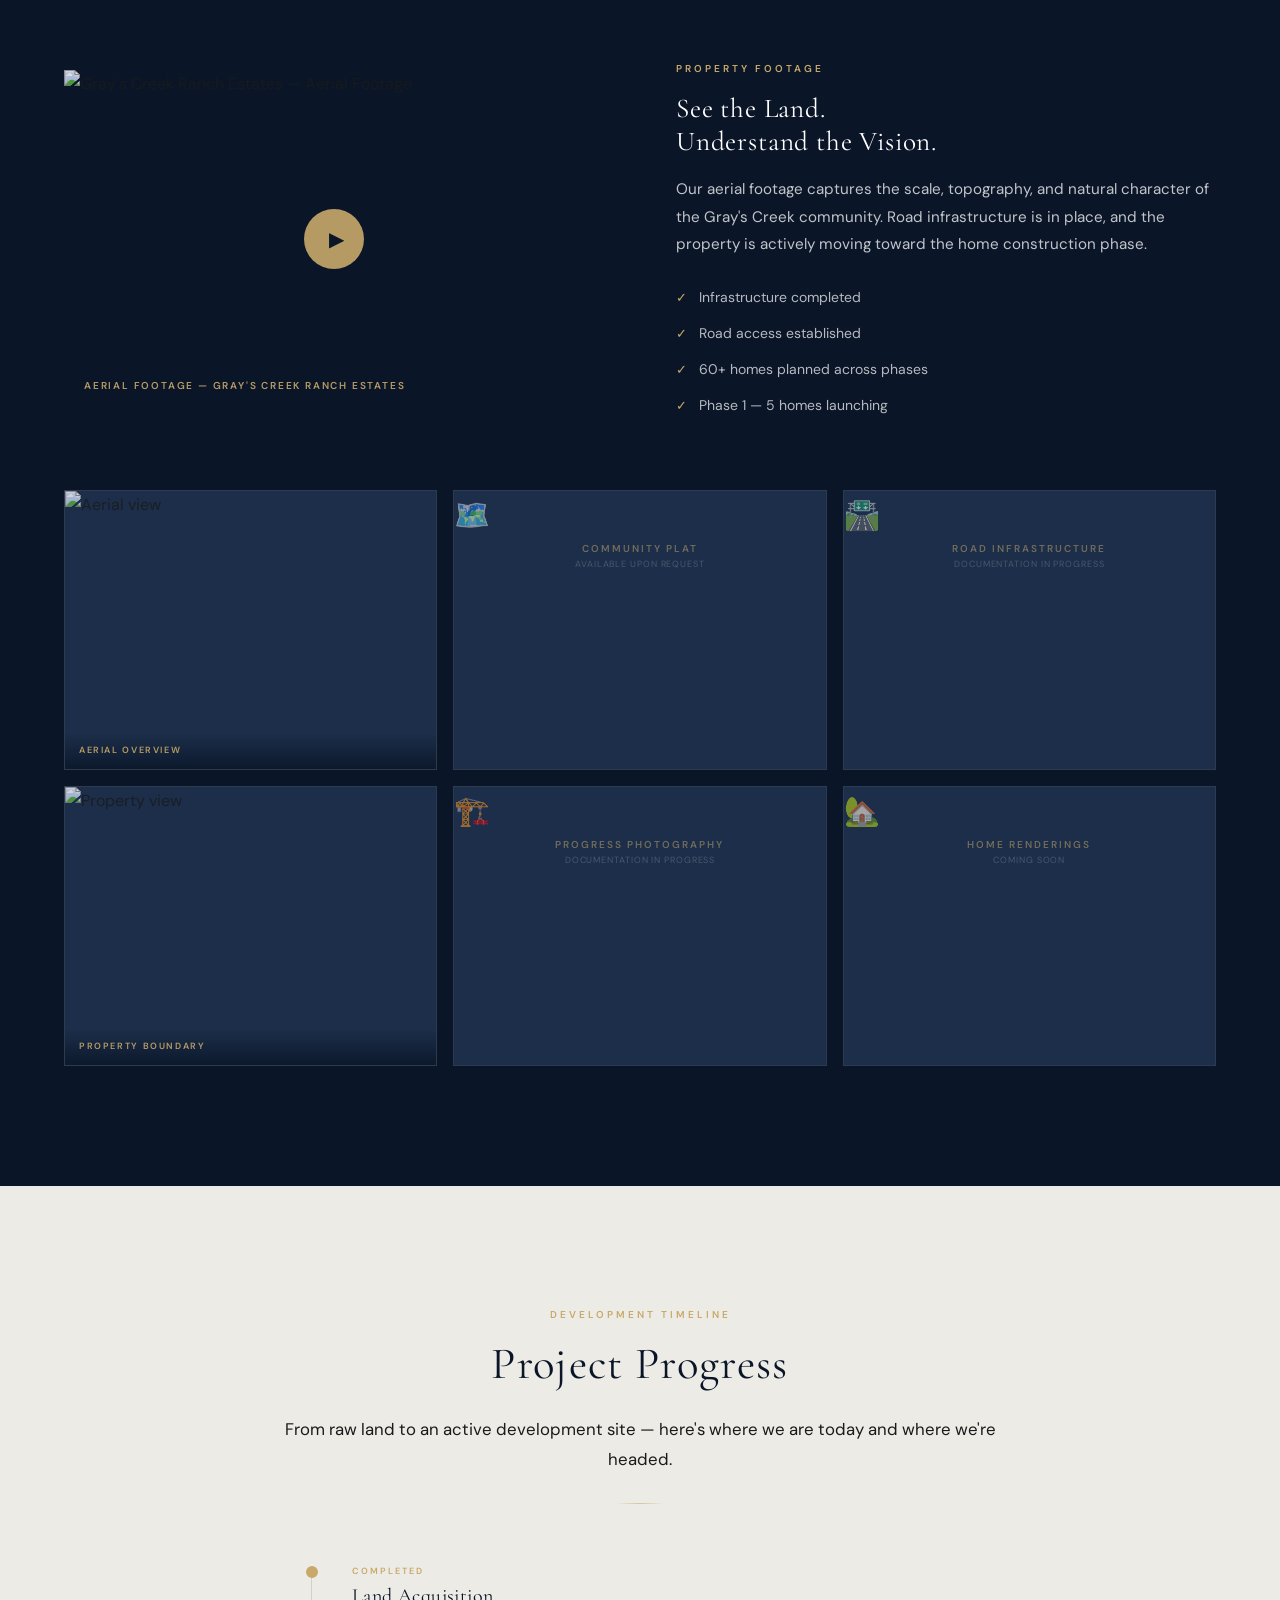
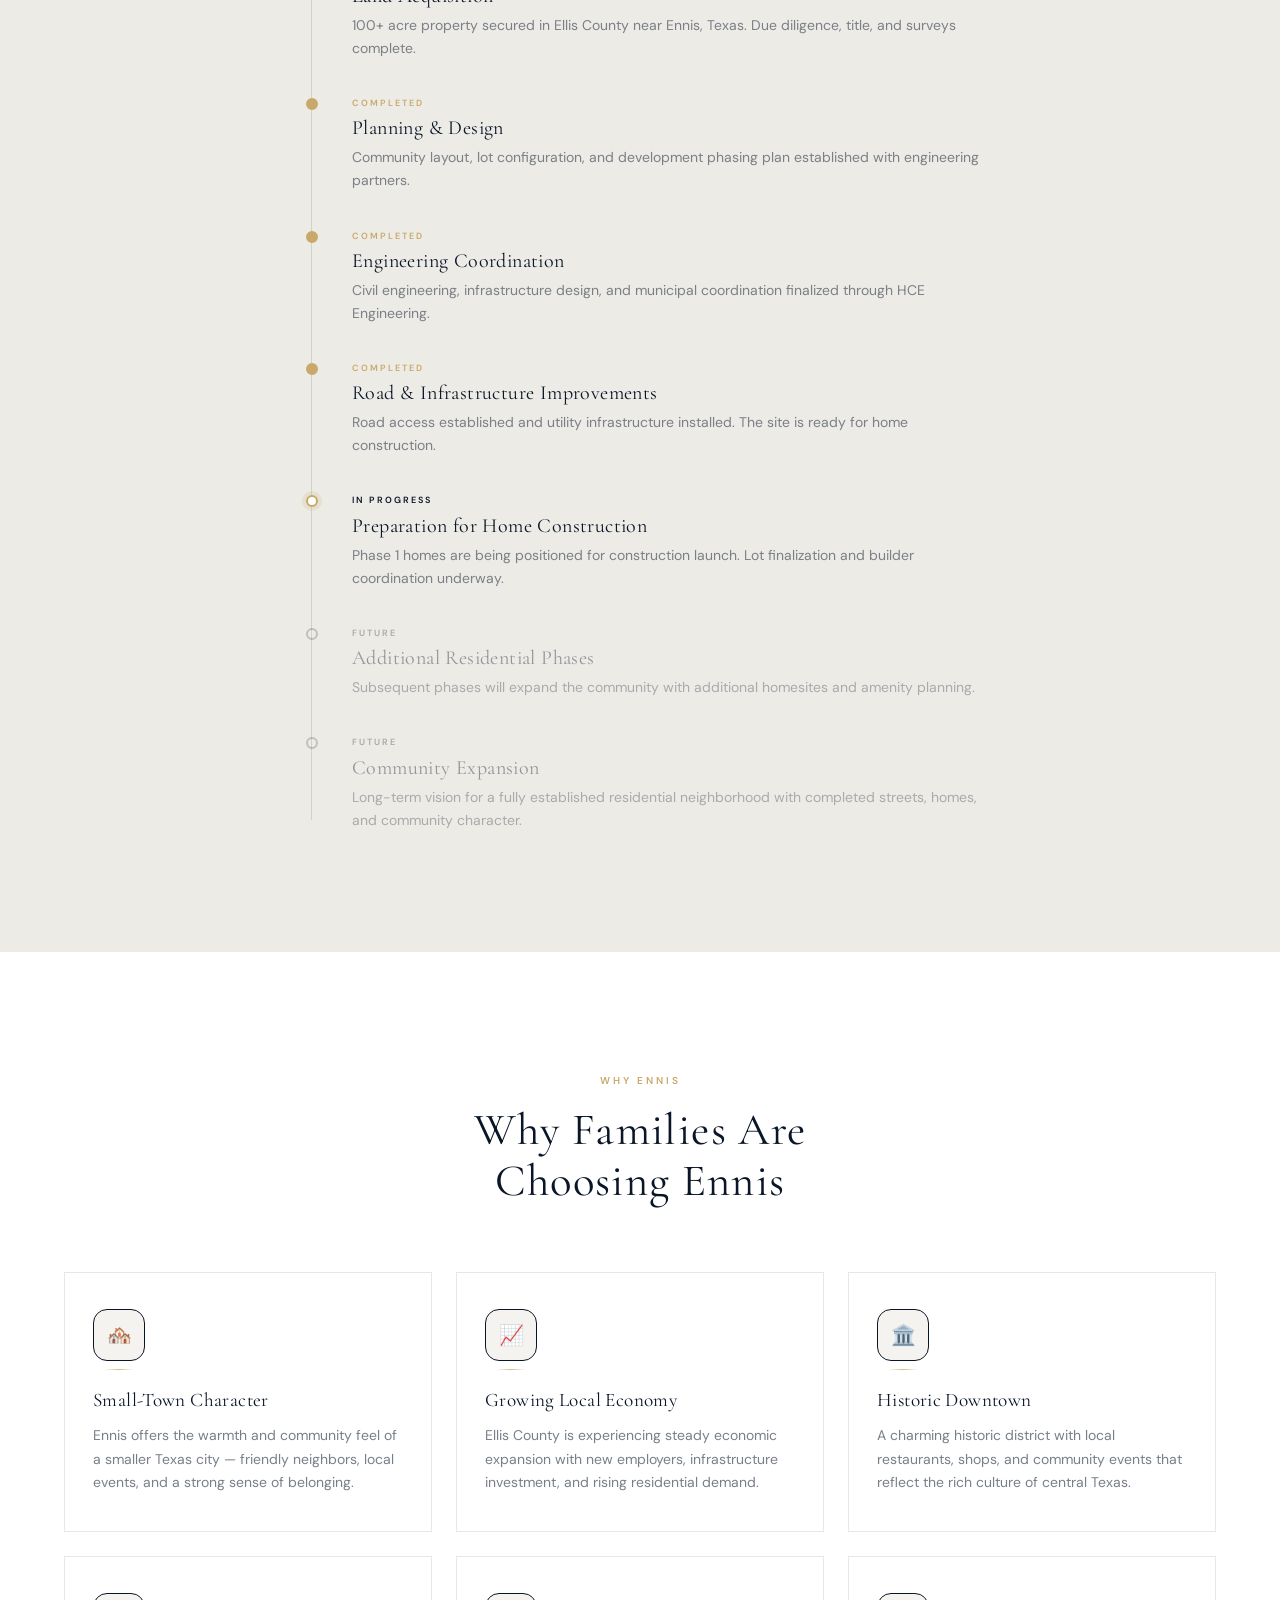
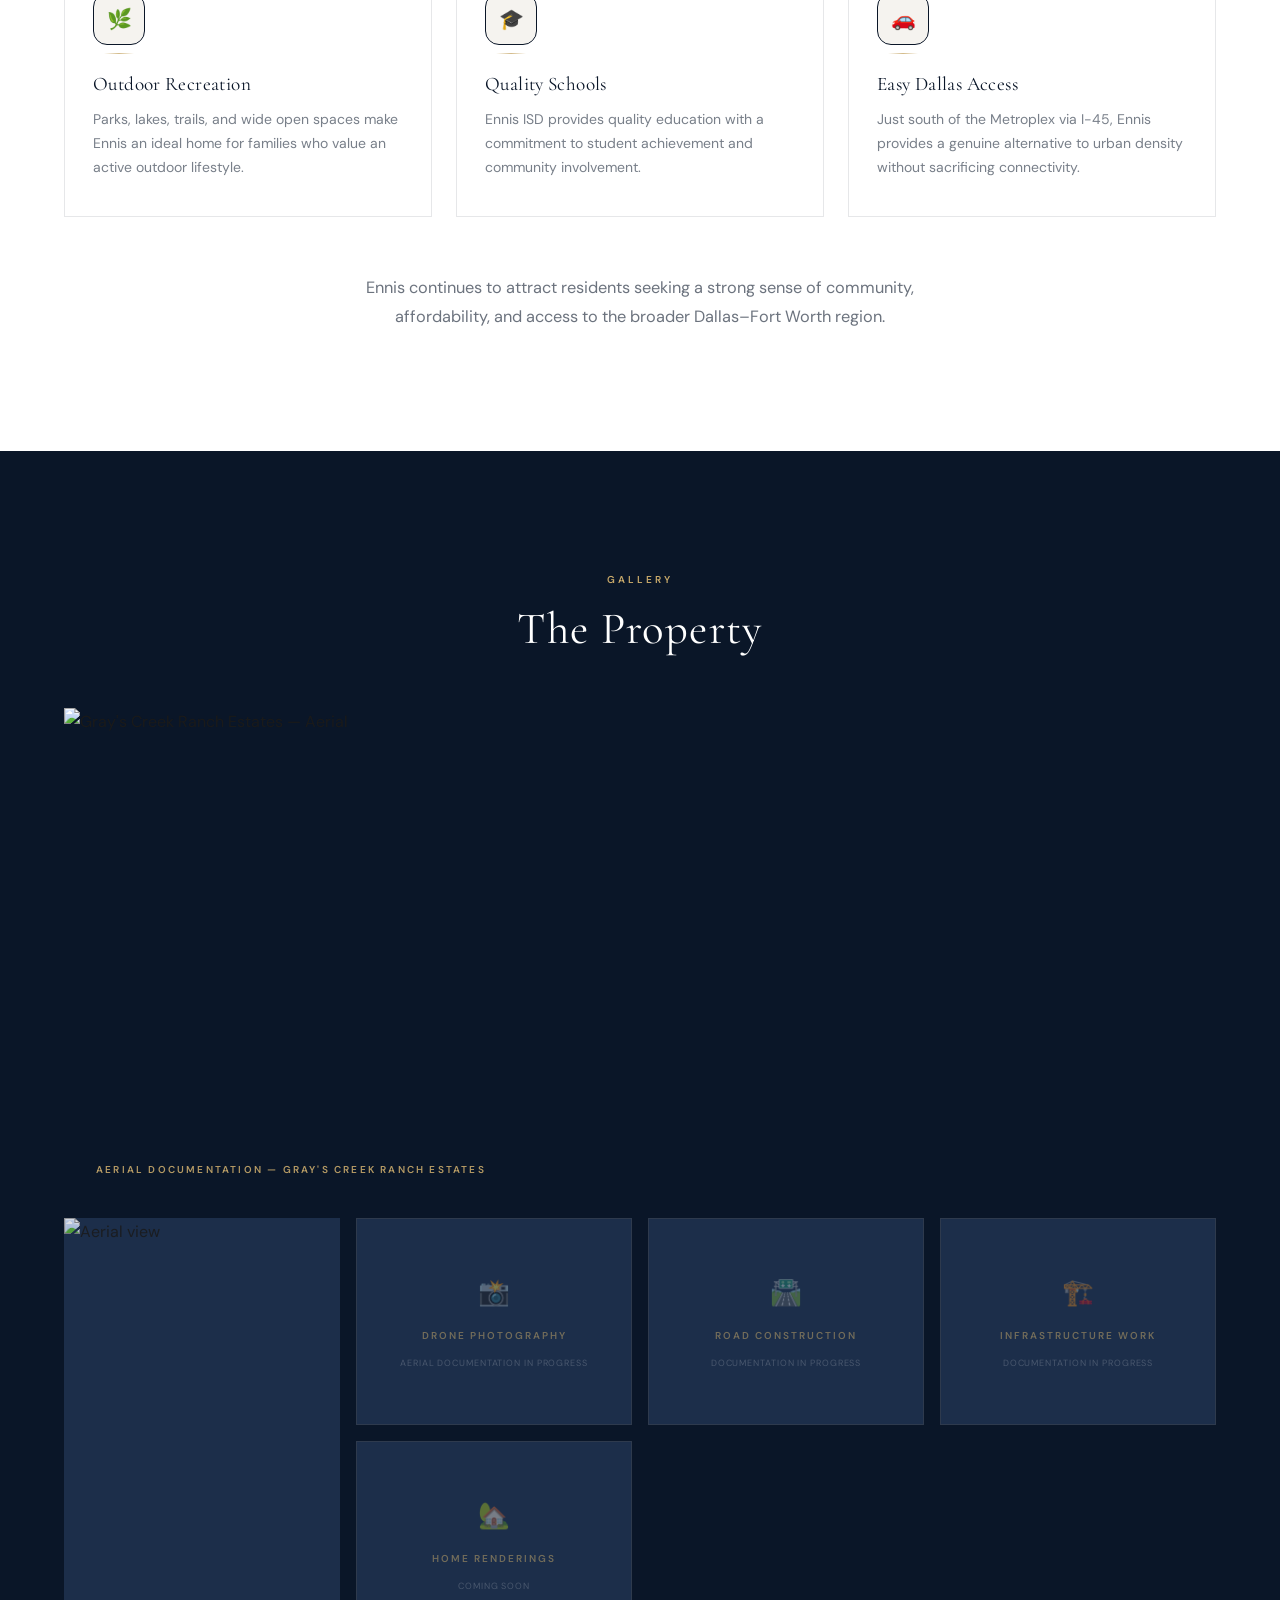
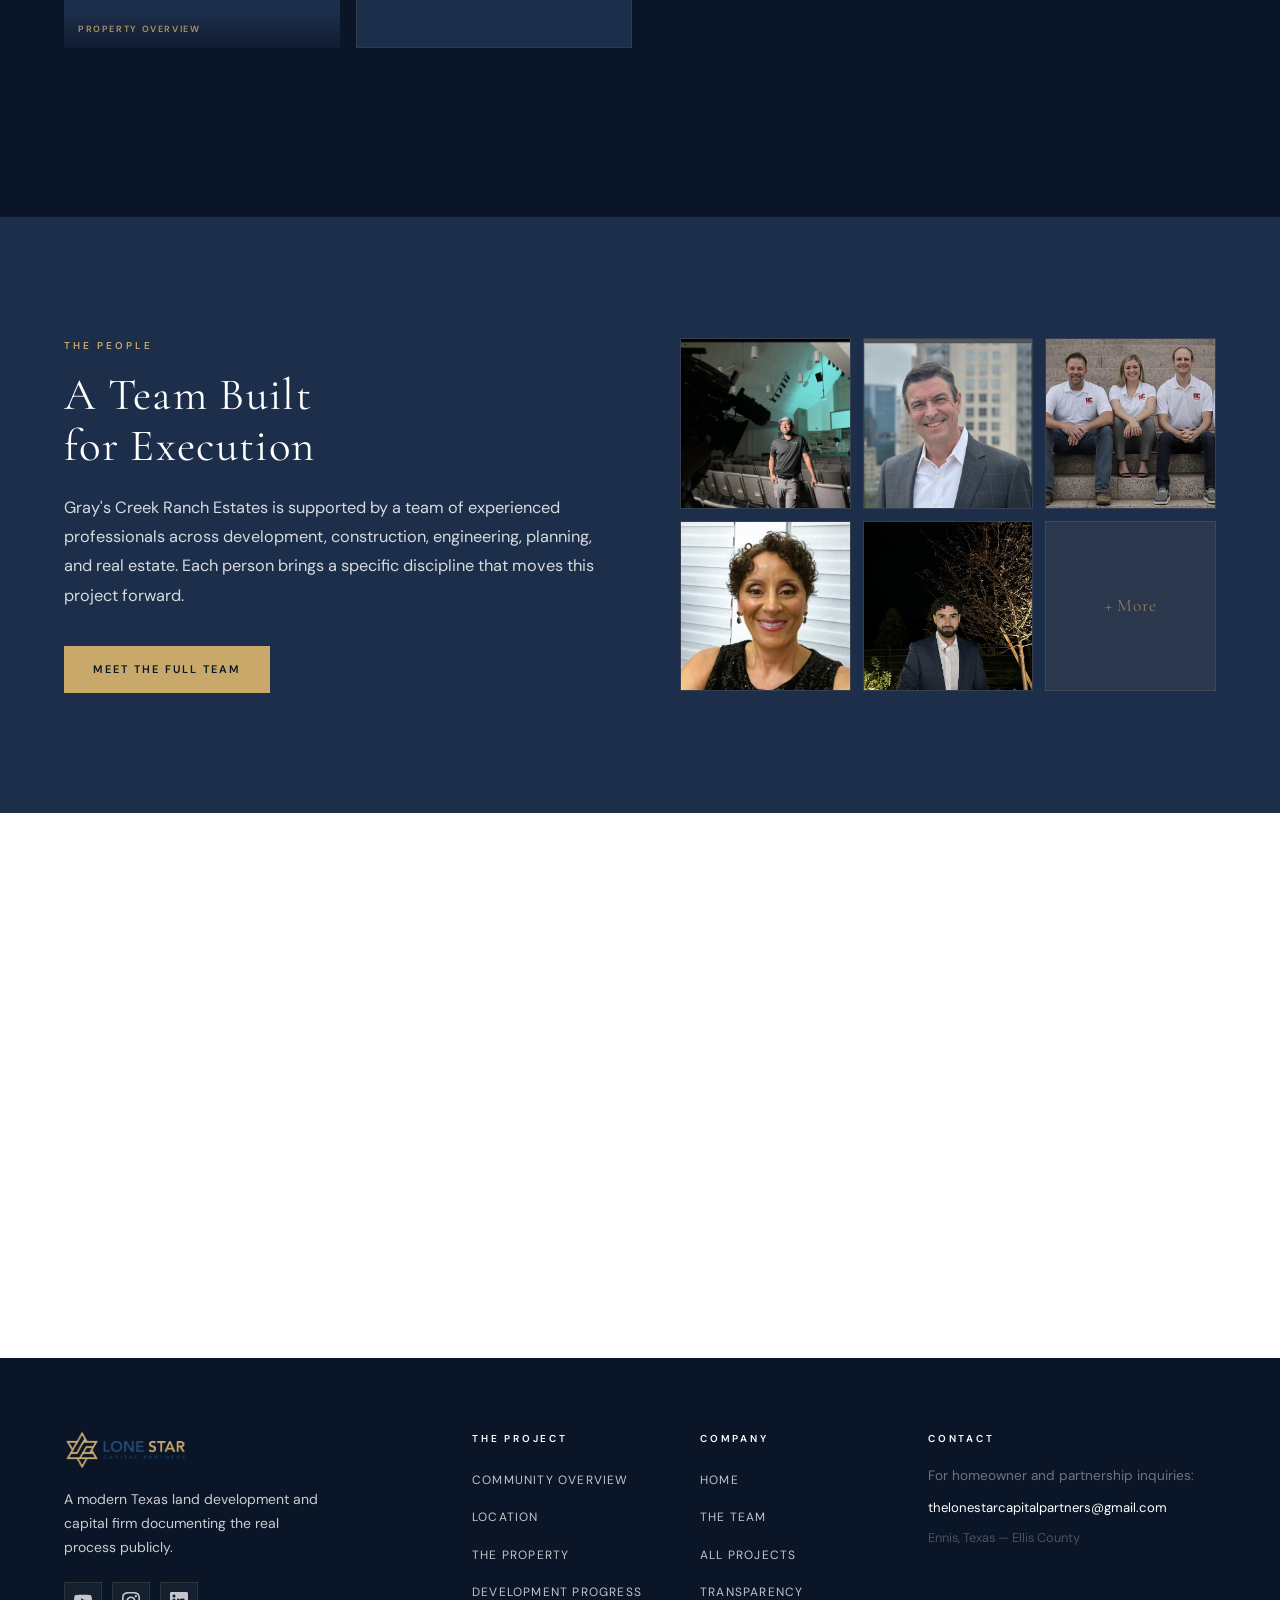
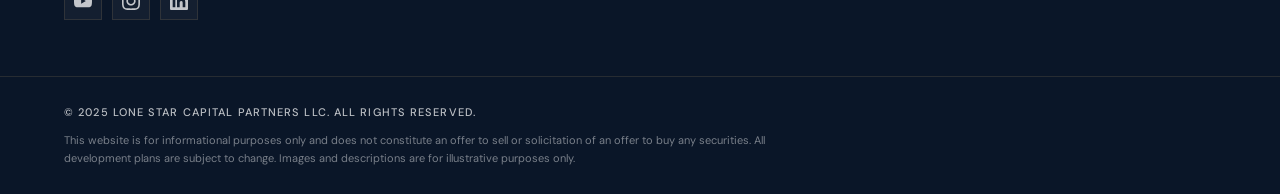
==== commit 731bdf3b: "Add favicon and apple-touch-icon (Lone Star logo, white variant) Co-Authored-By: Claude Sonnet 4.6 <" ====
--- a/grays-creek-ennis.html
+++ b/grays-creek-ennis.html
@@ -3,6 +3,8 @@
 <head>
   <meta charset="UTF-8">
   <meta name="viewport" content="width=device-width, initial-scale=1.0">
+  <link rel="icon" type="image/png" href="favicon.png">
+  <link rel="apple-touch-icon" href="apple-touch-icon.png">
   <title>Gray's Creek Ranch Estates – Ennis | Lone Star Capital Partners</title>
   <link rel="preconnect" href="https://fonts.googleapis.com">
   <link rel="preconnect" href="https://fonts.gstatic.com" crossorigin>
